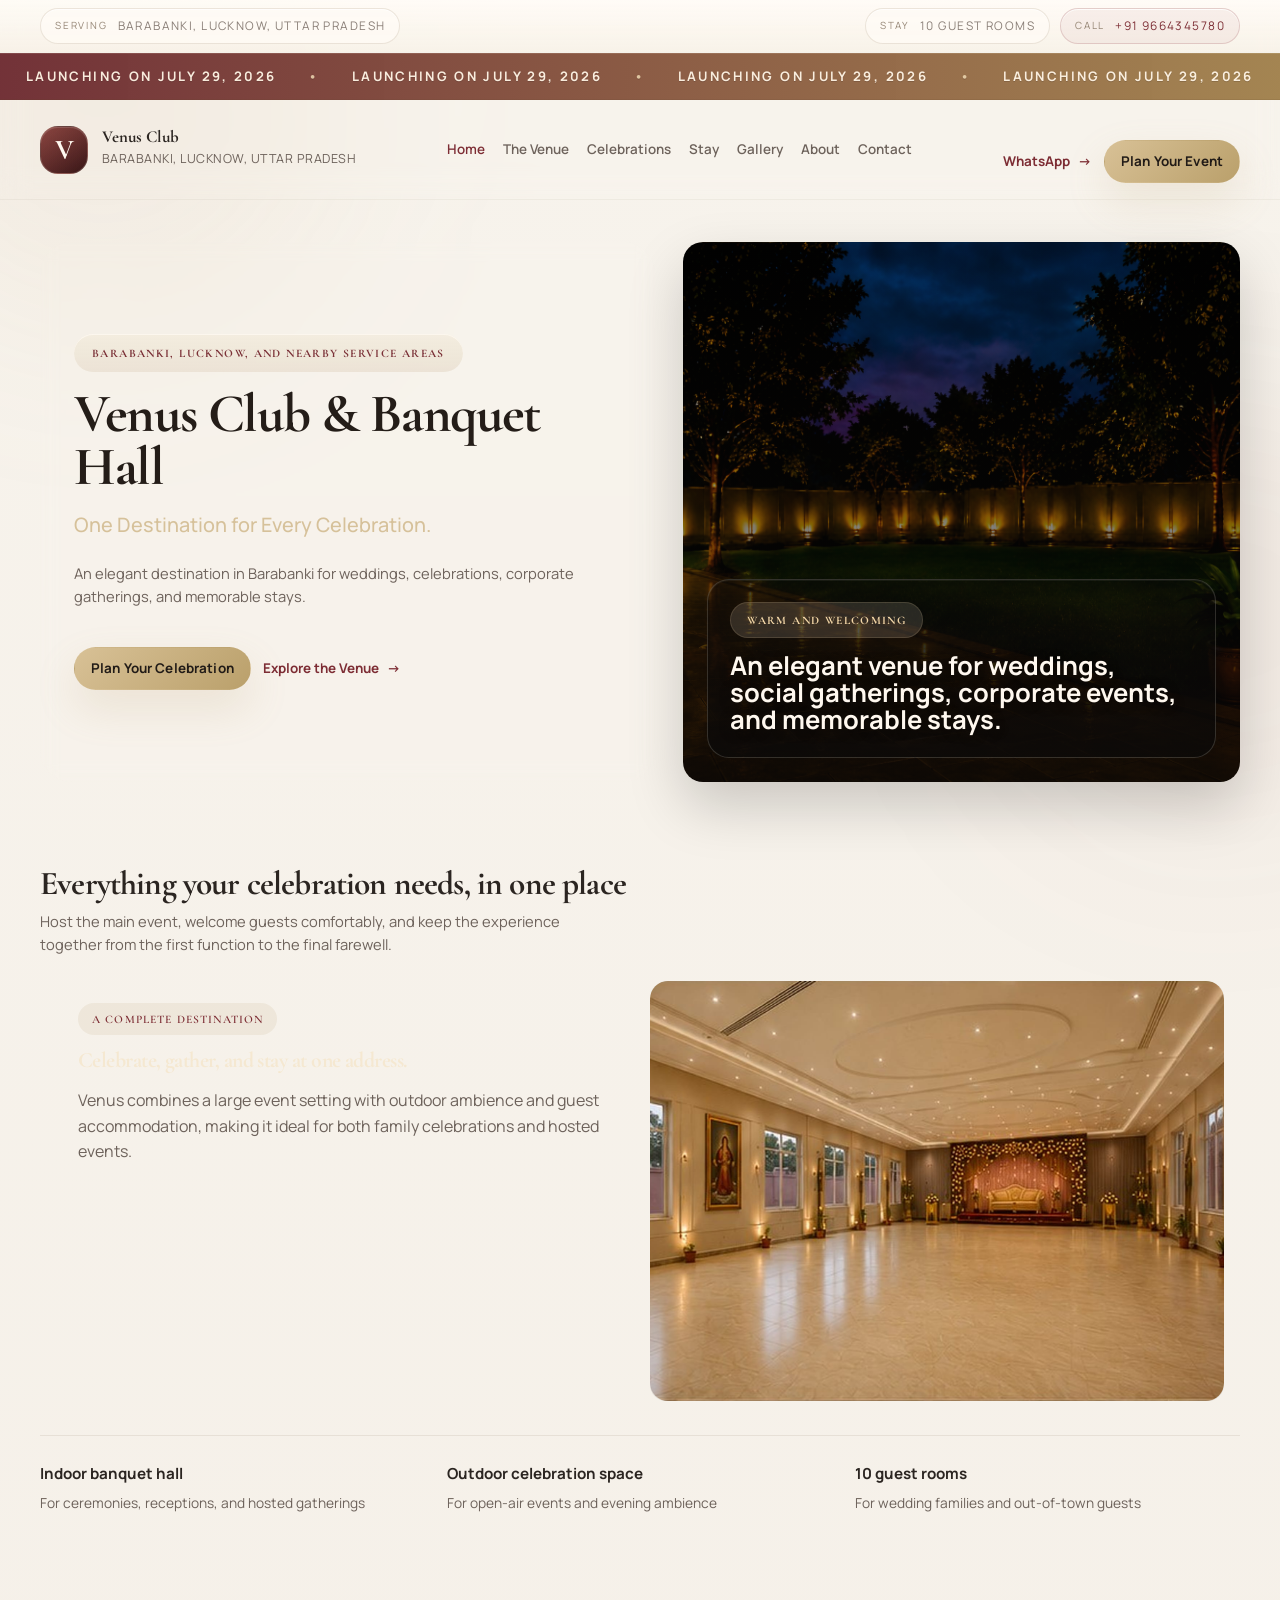
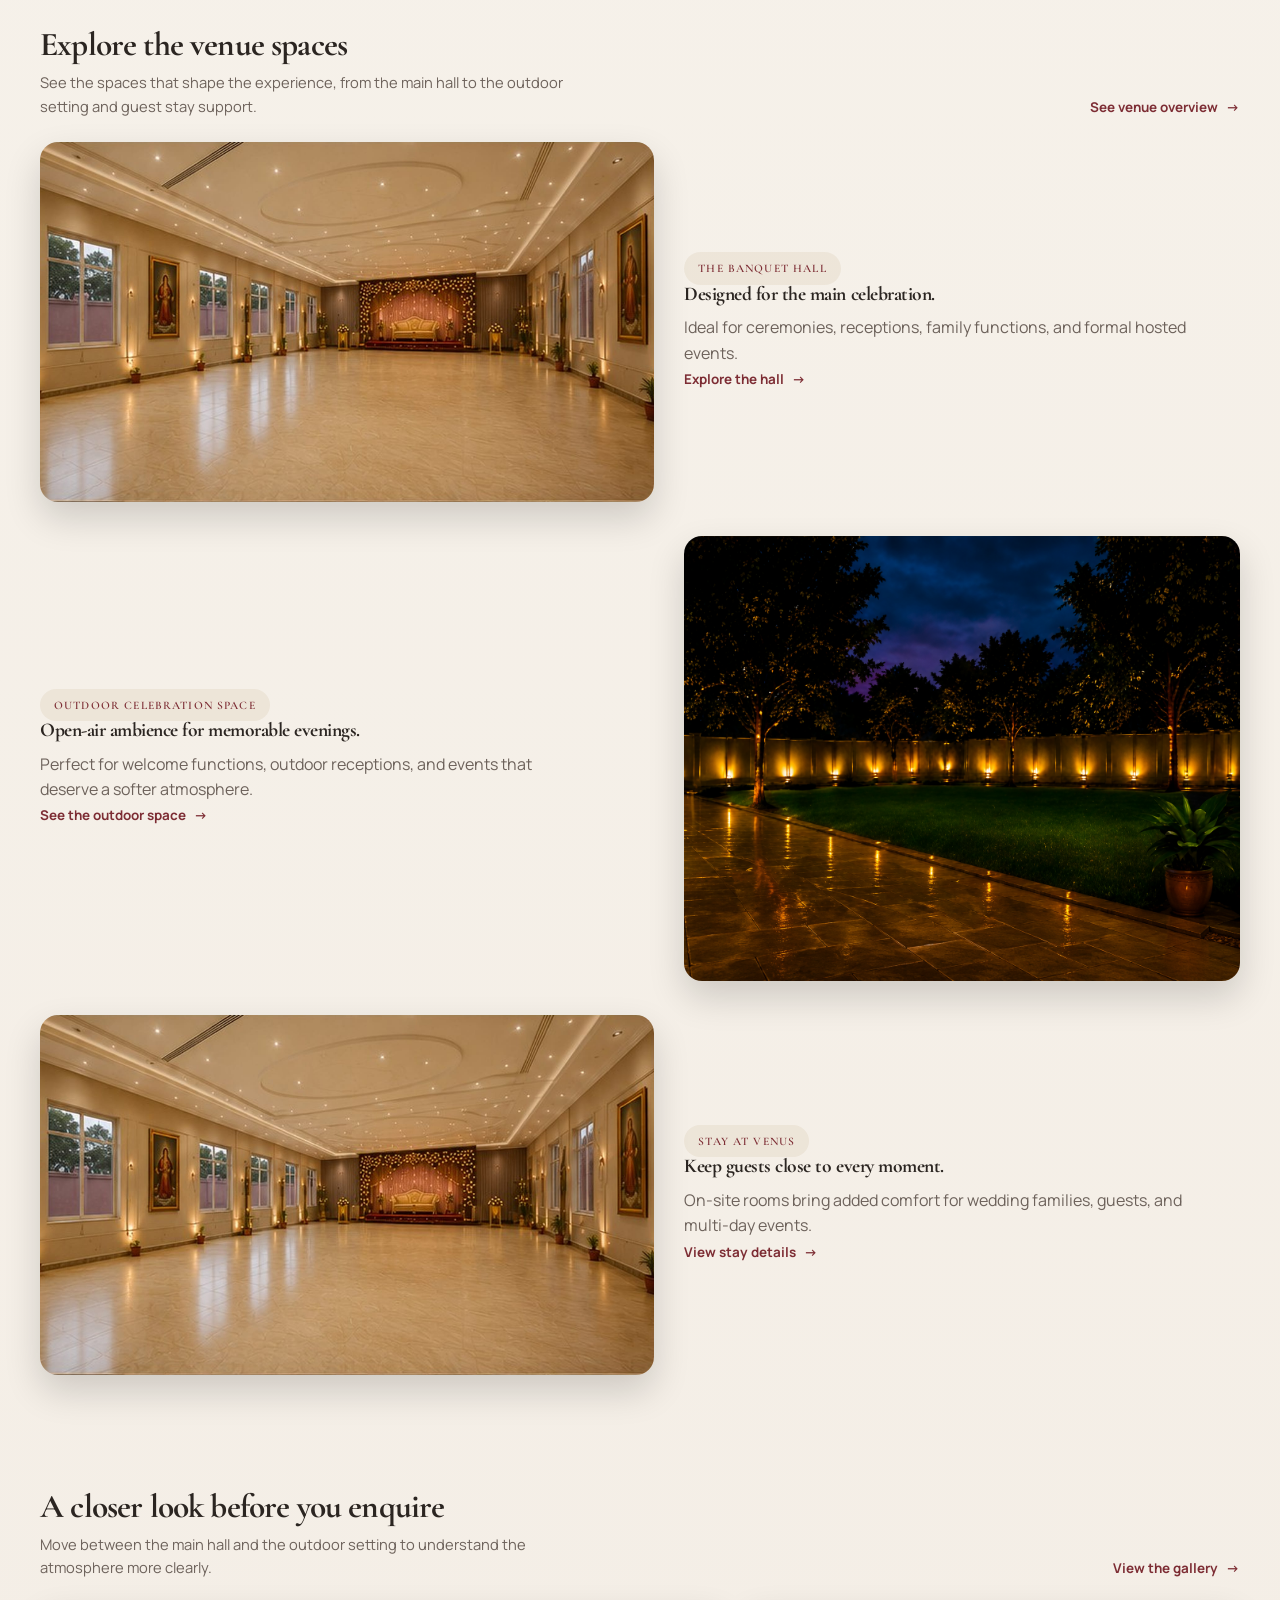
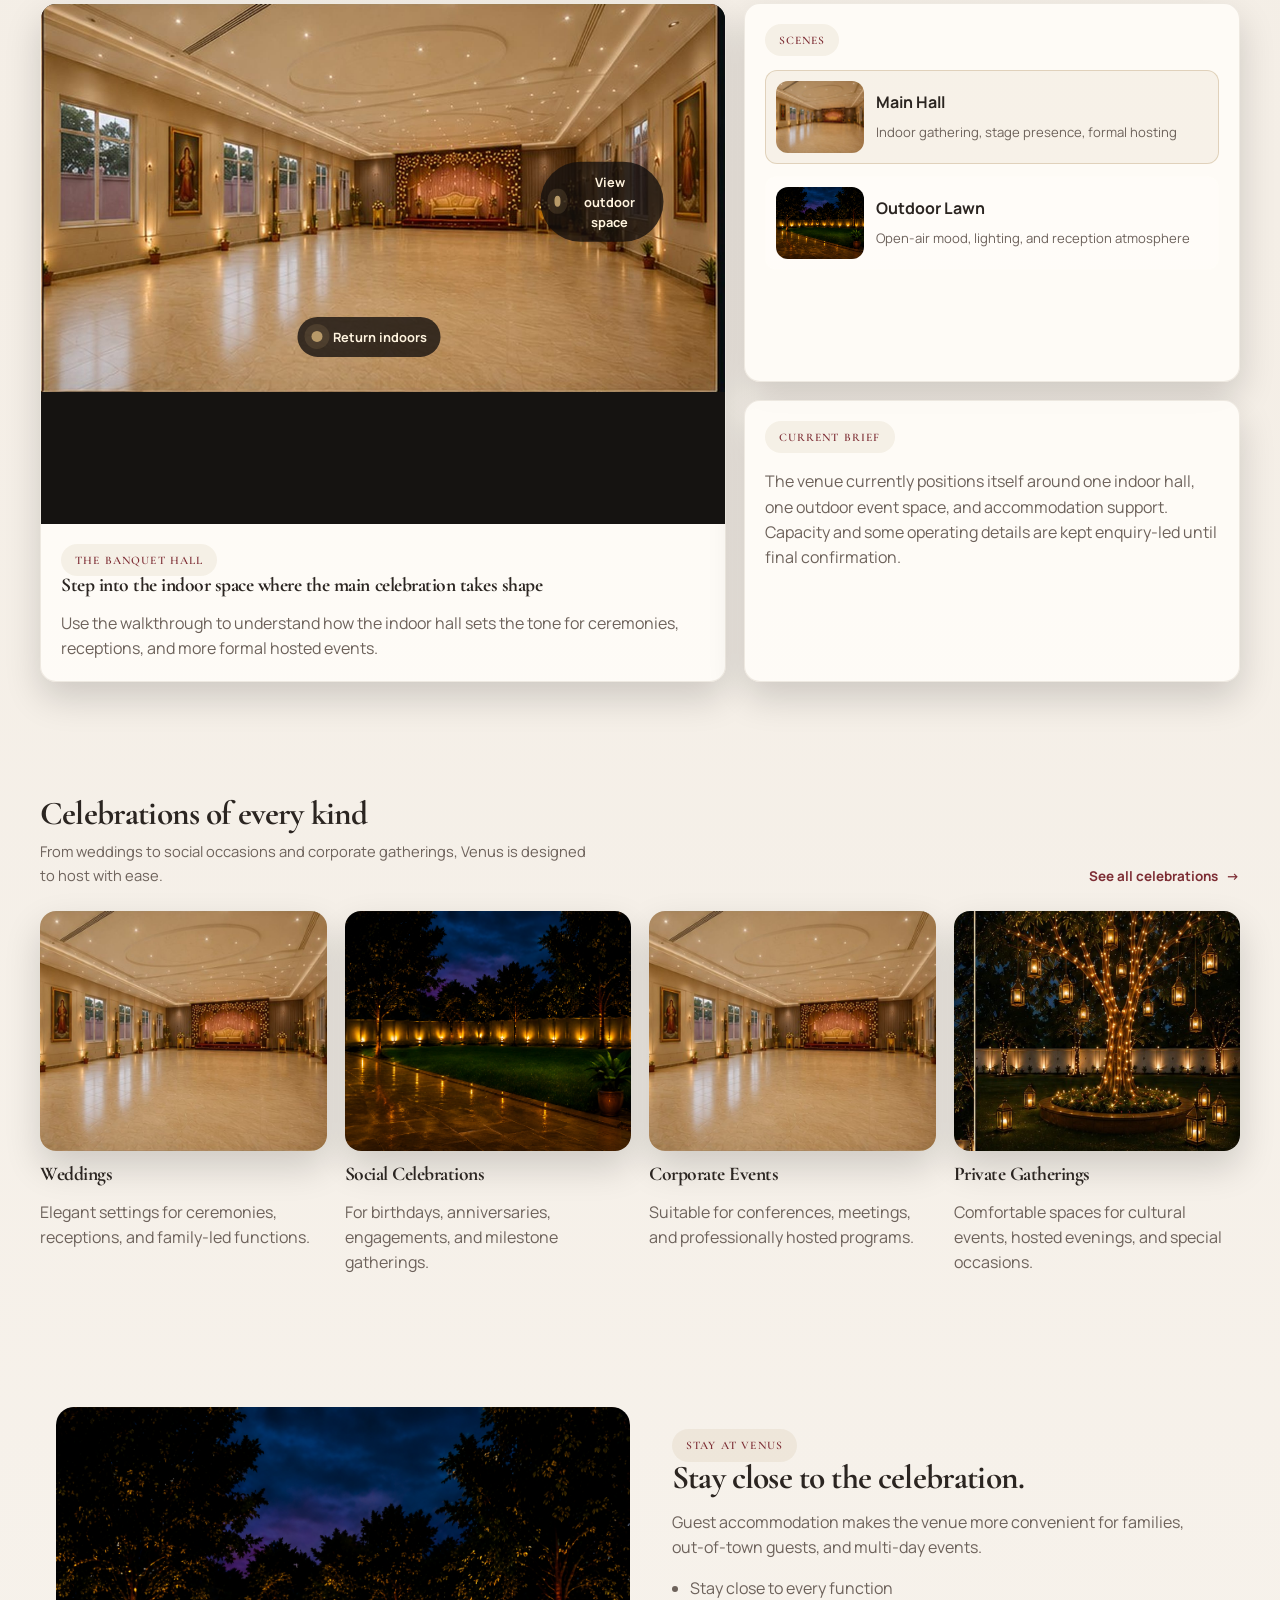
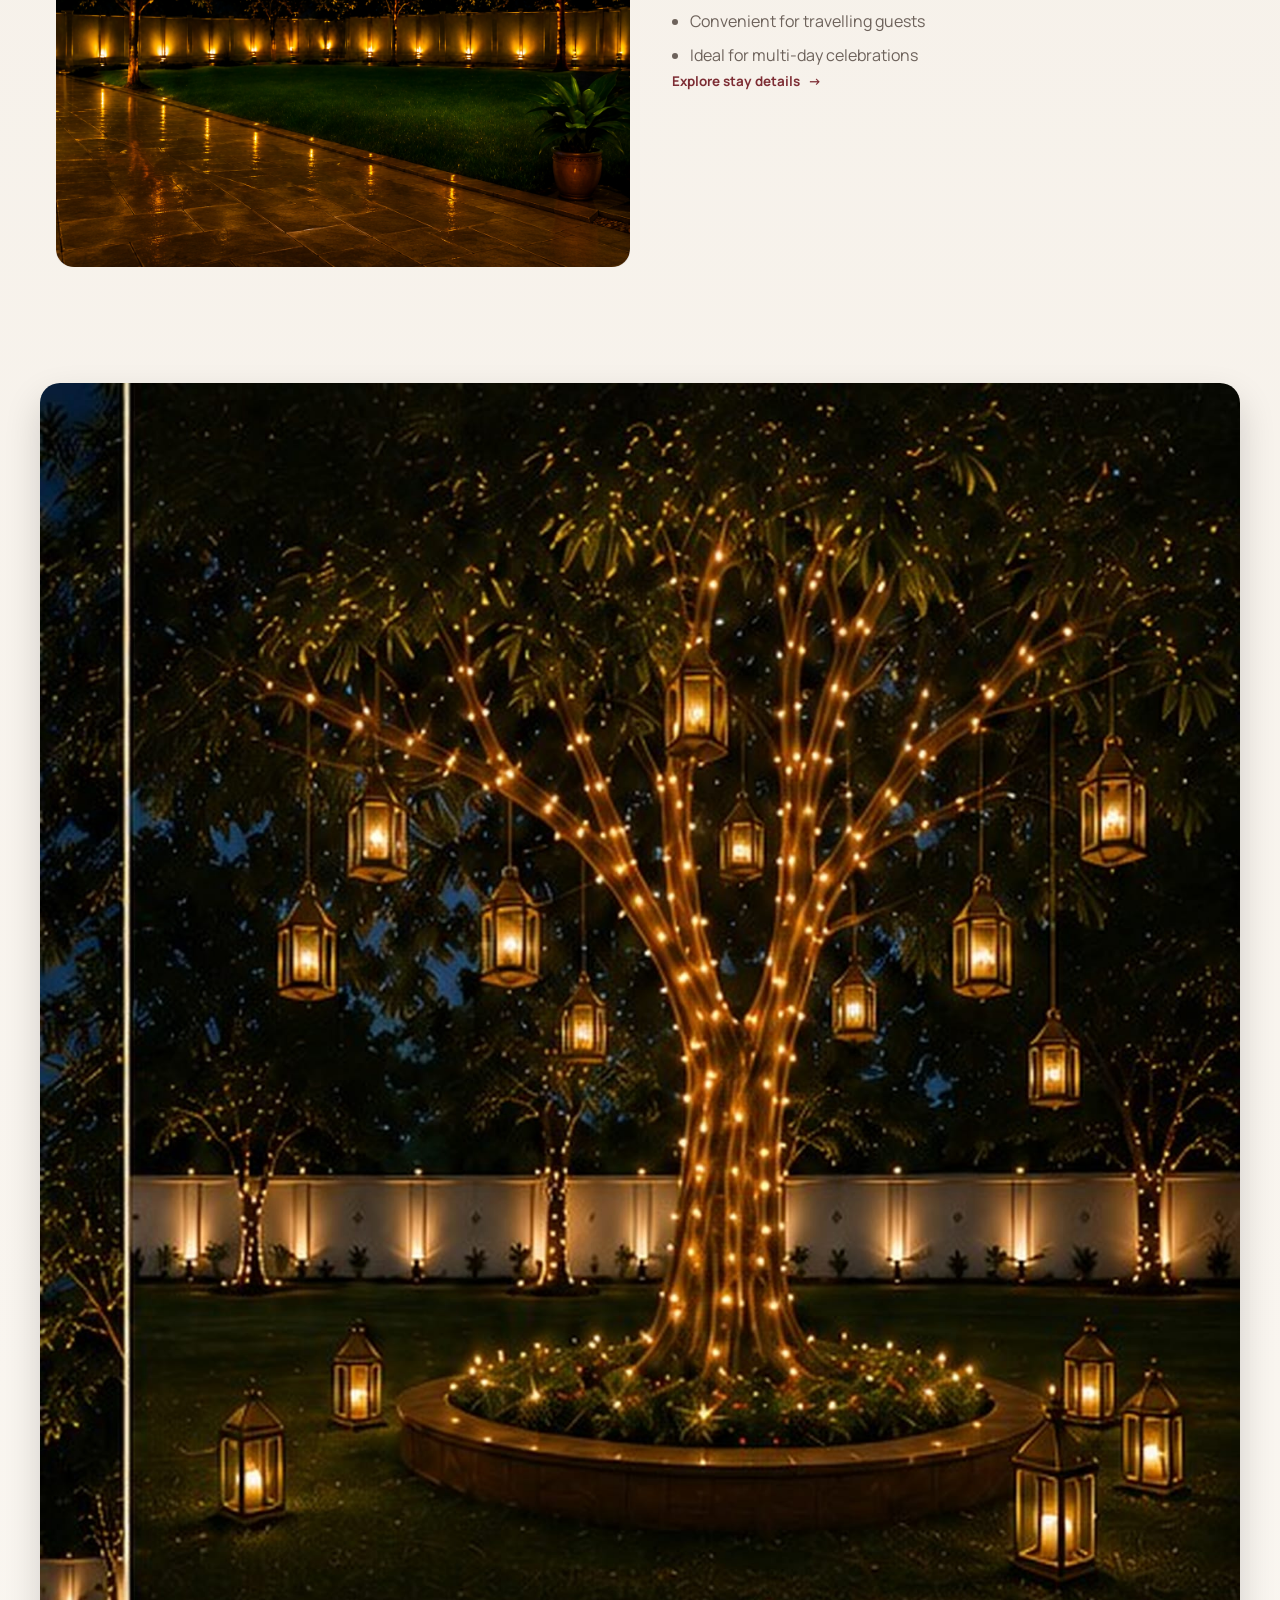
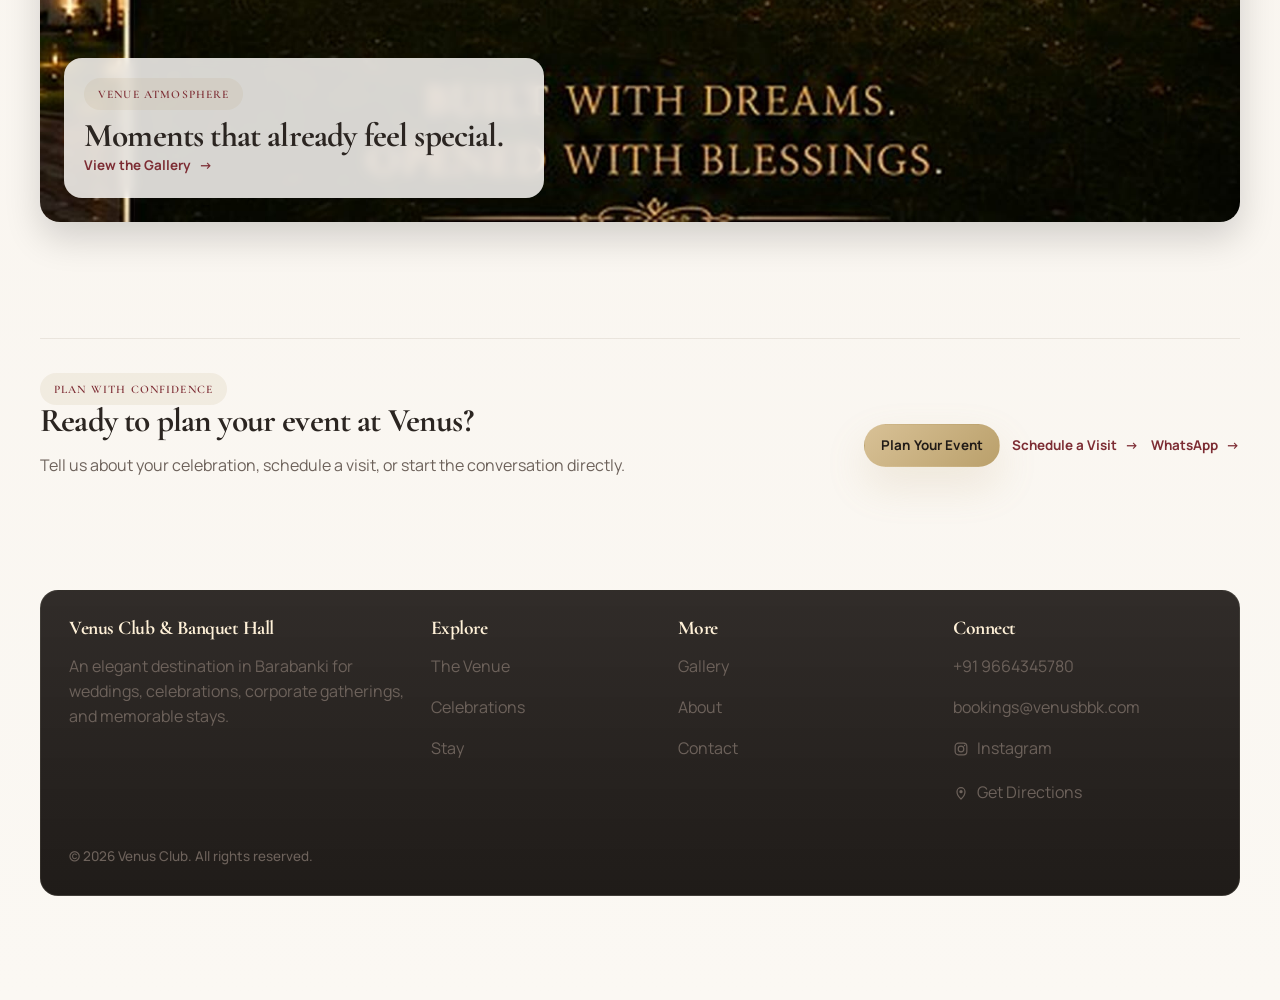
==== index.html @ d2b1d0d5 "refine: add icons for map and instagram links" ====
<!DOCTYPE html>
<html lang="en">
  <head>
    <meta charset="UTF-8" />
    <meta name="viewport" content="width=device-width, initial-scale=1.0" />
    <title>Wedding Venue, Banquet Hall & Outdoor Lawn in Barabanki near Lucknow | Venus Club</title>
    <meta
      name="description"
      content="Venus Club is a wedding venue, banquet hall, and outdoor lawn in Barabanki near Lucknow with 10 guest rooms, parking, catering, decoration support, power backup, and capacity for up to 1000 guests."
    />
    <meta
      name="keywords"
      content="Venus Club, Venus Banquet, Venus Outdoor Lawn, Club, Outdoor, Event, Business Event, Venue, Marriage Hall, Banquet Hall, Wedding Venue, Outdoor Lawn, Corporate Event Venue, Barabanki, Lucknow"
    />
    <link rel="canonical" href="https://venusbbk.com/" />
    <meta property="og:type" content="website" />
    <meta property="og:title" content="Wedding Venue, Banquet Hall & Outdoor Lawn in Barabanki near Lucknow | Venus Club" />
    <meta
      property="og:description"
      content="An elegant venue in Barabanki near Lucknow for weddings, receptions, outdoor celebrations, business events, and guest stays."
    />
    <meta property="og:url" content="https://venusbbk.com/" />
    <meta property="og:site_name" content="Venus Club & Banquet Hall" />
    <meta property="og:image" content="https://venusbbk.com/outdoor_lawn.png" />
    <meta property="og:image:alt" content="Outdoor venue ambience at Venus Club in Barabanki" />
    <meta name="twitter:card" content="summary_large_image" />
    <meta name="twitter:title" content="Wedding Venue, Banquet Hall & Outdoor Lawn in Barabanki near Lucknow | Venus Club" />
    <meta
      name="twitter:description"
      content="Explore Venus Club, a banquet hall and outdoor event venue in Barabanki near Lucknow with lawn space, guest rooms, and full event-support planning."
    />
    <meta name="twitter:image" content="https://venusbbk.com/outdoor_lawn.png" />
    <script type="application/ld+json">
      {
        "@context": "https://schema.org",
        "@graph": [
          {
            "@type": "WebSite",
            "@id": "https://venusbbk.com/#website",
            "url": "https://venusbbk.com/",
            "name": "Venus Club & Banquet Hall",
            "description": "Wedding venue and banquet hall in Barabanki near Lucknow.",
            "inLanguage": "en"
          },
          {
            "@type": "EventVenue",
            "@id": "https://venusbbk.com/#venue",
            "name": "Venus Club & Banquet Hall",
            "url": "https://venusbbk.com/",
            "telephone": "+91 9664345780",
            "email": "bookings@venusbbk.com",
            "hasMap": "https://www.google.com/maps/place/Venus+Club+and+Banquet/data=!4m2!3m1!1s0x0:0x545008718fb33479?sa=X&ved=1t:2428&ictx=111",
            "sameAs": [
              "https://www.google.com/maps/place/Venus+Club+and+Banquet/data=!4m2!3m1!1s0x0:0x545008718fb33479?sa=X&ved=1t:2428&ictx=111",
              "https://www.instagram.com/venusbbk"
            ],
            "image": [
              "https://venusbbk.com/outdoor_lawn.png",
              "https://venusbbk.com/venue-hall.jpeg",
              "https://venusbbk.com/venue-garden.jpeg"
            ],
            "description": "Venue in Barabanki near Lucknow for weddings, receptions, private events, and guest stays with a banquet hall, lawn space, and 10 rooms.",
            "address": {
              "@type": "PostalAddress",
              "streetAddress": "Lucknow - Colonelganj - Gonda Rd, Dharsania, Gadia",
              "addressLocality": "Gadia",
              "addressRegion": "Uttar Pradesh",
              "postalCode": "225003",
              "addressCountry": "IN"
            },
            "areaServed": [
              {
                "@type": "City",
                "name": "Barabanki"
              },
              {
                "@type": "City",
                "name": "Lucknow"
              },
              {
                "@type": "Place",
                "name": "Dharsania"
              },
              {
                "@type": "Place",
                "name": "Gadia"
              },
              {
                "@type": "Place",
                "name": "Banki"
              },
              {
                "@type": "Place",
                "name": "Safedabad"
              },
              {
                "@type": "Place",
                "name": "Chinhat"
              },
              {
                "@type": "Place",
                "name": "Dewa"
              },
              {
                "@type": "Place",
                "name": "Zaidpur"
              },
              {
                "@type": "Place",
                "name": "Nawabganj"
              },
              {
                "@type": "Place",
                "name": "Aseni"
              },
              {
                "@type": "Place",
                "name": "Madhopur"
              }
            ],
            "amenityFeature": [
              {
                "@type": "LocationFeatureSpecification",
                "name": "Banquet hall"
              },
              {
                "@type": "LocationFeatureSpecification",
                "name": "Outdoor lawn or garden event space"
              },
              {
                "@type": "LocationFeatureSpecification",
                "name": "10 guest rooms"
              },
              {
                "@type": "LocationFeatureSpecification",
                "name": "Parking"
              },
              {
                "@type": "LocationFeatureSpecification",
                "name": "Catering"
              },
              {
                "@type": "LocationFeatureSpecification",
                "name": "Decoration support"
              },
              {
                "@type": "LocationFeatureSpecification",
                "name": "Power backup"
              },
              {
                "@type": "LocationFeatureSpecification",
                "name": "Bridal and changing room"
              },
              {
                "@type": "LocationFeatureSpecification",
                "name": "Conference room"
              },
              {
                "@type": "LocationFeatureSpecification",
                "name": "Night stay"
              }
            ],
            "openingDate": "2026-07-29"
          }
        ]
      }
    </script>
    <link rel="preconnect" href="https://fonts.googleapis.com" />
    <link rel="preconnect" href="https://fonts.gstatic.com" crossorigin />
    <link
      href="https://fonts.googleapis.com/css2?family=Cormorant+Garamond:wght@500;600;700&family=Manrope:wght@400;500;600;700;800&display=swap"
      rel="stylesheet"
    />
    <link rel="stylesheet" href="styles.css?v=20260718b" />
  </head>
  <body>
    <div class="shell">
      <header class="topbar">
        <div class="topbar-meta">
          <div class="topbar-meta__inner">
            <div class="meta-cluster">
              <span class="meta-chip">
                <span class="meta-chip__label">Serving</span>
                <span data-site-area></span>
              </span>
            </div>
            <div class="meta-cluster">
              <span class="meta-chip">
                <span class="meta-chip__label">Stay</span>
                <span data-site-room-count></span>
              </span>
              <a class="meta-chip meta-chip--accent" data-phone-link href="#">
                <span class="meta-chip__label">Call</span>
                <span data-site-phone></span>
              </a>
            </div>
          </div>
        </div>
        <div class="launch-banner" aria-label="Launch announcement">
          <div class="launch-banner__marquee">
            <div class="launch-banner__track"></div>
            <div class="launch-banner__track" aria-hidden="true"></div>
          </div>
        </div>
        <div class="topbar__inner">
          <a class="brand" href="index.html" aria-label="Venus Club home">
            <div class="brand__mark">V</div>
            <div class="brand__text">
              <strong data-site-short></strong>
              <span data-site-area></span>
            </div>
          </a>
          <nav class="nav" aria-label="Primary">
            <a class="is-current" href="index.html">Home</a>
            <a href="venue.html">The Venue</a>
            <a href="celebrations.html">Celebrations</a>
            <a href="stay.html">Stay</a>
            <a href="gallery.html">Gallery</a>
            <a href="about.html">About</a>
            <a href="contact.html">Contact</a>
          </nav>
          <div class="nav-cta">
            <a class="text-link" data-whatsapp-link href="#">WhatsApp</a>
            <a class="button" href="contact.html">Plan Your Event</a>
          </div>
          <button class="menu-button" type="button" data-menu-toggle aria-expanded="false">
            Menu
          </button>
        </div>
        <div class="mobile-nav" hidden data-mobile-nav>
          <a href="index.html">Home</a>
          <a href="venue.html">The Venue</a>
          <a href="celebrations.html">Celebrations</a>
          <a href="stay.html">Stay</a>
          <a href="gallery.html">Gallery</a>
          <a href="about.html">About</a>
          <a href="contact.html">Contact</a>
        </div>
      </header>

      <main>
        <section class="hero">
          <div class="hero-card">
            <span class="eyebrow">Barabanki, Lucknow, and nearby service areas</span>
            <h1 data-site-business></h1>
            <div class="hero-tagline">
              <span data-site-tagline></span>
            </div>
            <p data-site-hero></p>
            <div class="cta-row">
              <a class="button" href="contact.html">Plan Your Celebration</a>
              <a class="text-link" href="venue.html">Explore the Venue</a>
            </div>
          </div>
          <div class="hero-visual">
            <div class="hero-overlay">
              <span class="eyebrow">Warm and welcoming</span>
              <strong>
                An elegant venue for weddings, social gatherings, corporate events, and memorable stays.
              </strong>
            </div>
          </div>
        </section>

        <section class="section">
          <div class="section-heading">
            <div>
              <h2>Everything your celebration needs, in one place</h2>
              <p>
                Host the main event, welcome guests comfortably, and keep the experience together from the first function to the final farewell.
              </p>
            </div>
          </div>
          <div class="split-feature">
            <div class="split-feature__copy">
              <span class="eyebrow">A complete destination</span>
              <h3 class="display-copy">Celebrate, gather, and stay at one address.</h3>
              <p>
                Venus combines a large event setting with outdoor ambience and guest accommodation, making it ideal for both family celebrations and hosted events.
              </p>
            </div>
            <div class="split-feature__visual">
              <img src="venue-hall.jpeg" alt="Main banquet hall view at Venus Club" />
            </div>
          </div>
          <div class="fact-strip">
            <div class="fact-inline">
              <strong>Indoor banquet hall</strong>
              <span>For ceremonies, receptions, and hosted gatherings</span>
            </div>
            <div class="fact-inline">
              <strong>Outdoor celebration space</strong>
              <span>For open-air events and evening ambience</span>
            </div>
            <div class="fact-inline">
              <strong data-site-room-count></strong>
              <span>For wedding families and out-of-town guests</span>
            </div>
          </div>
        </section>

        <section class="section">
          <div class="section-heading">
            <div>
              <h2>Explore the venue spaces</h2>
              <p>
                See the spaces that shape the experience, from the main hall to the outdoor setting and guest stay support.
              </p>
            </div>
            <a class="text-link" href="venue.html">See venue overview</a>
          </div>
          <div class="space-flow">
            <article class="space-feature">
              <div class="space-feature__media">
                <img src="venue-hall.jpeg" alt="Indoor banquet hall at Venus Club in Barabanki" />
              </div>
              <div class="space-feature__copy">
                <span class="eyebrow">The Banquet Hall</span>
                <h3>Designed for the main celebration.</h3>
                <p>Ideal for ceremonies, receptions, family functions, and formal hosted events.</p>
                <a class="text-link" href="venue.html">Explore the hall</a>
              </div>
            </article>
            <article class="space-feature space-feature--reverse">
              <div class="space-feature__media">
                <img src="outdoor_lawn.png" alt="Outdoor event lawn and evening ambience at Venus Club" />
              </div>
              <div class="space-feature__copy">
                <span class="eyebrow">Outdoor celebration space</span>
                <h3>Open-air ambience for memorable evenings.</h3>
                <p>Perfect for welcome functions, outdoor receptions, and events that deserve a softer atmosphere.</p>
                <a class="text-link" href="venue.html">See the outdoor space</a>
              </div>
            </article>
            <article class="space-feature">
              <div class="space-feature__media">
                <img src="venue-hall.jpeg" alt="Venue hospitality support for guest stays and multi-day functions" />
              </div>
              <div class="space-feature__copy">
                <span class="eyebrow">Stay at Venus</span>
                <h3>Keep guests close to every moment.</h3>
                <p>On-site rooms bring added comfort for wedding families, guests, and multi-day events.</p>
                <a class="text-link" href="stay.html">View stay details</a>
              </div>
            </article>
          </div>
        </section>

        <section class="section">
          <div class="section-heading">
            <div>
              <h2>A closer look before you enquire</h2>
              <p>
                Move between the main hall and the outdoor setting to understand the atmosphere more clearly.
              </p>
            </div>
            <a class="text-link" href="gallery.html">View the gallery</a>
          </div>
          <div class="walkthrough" data-tour>
            <div class="walkthrough__stage">
              <div class="walkthrough__media">
                <img data-tour-image src="venue-hall.jpeg" alt="Main banquet hall at Venus Club" />
                <button
                  class="tour-hotspot"
                  type="button"
                  data-scene-show="hall"
                  data-scene-target="garden"
                  style="--x: 82%; --y: 38%;"
                >
                  <span></span>
                  View outdoor space
                </button>
                <button
                  class="tour-hotspot"
                  type="button"
                  data-scene-show="garden"
                  data-scene-target="hall"
                  style="--x: 48%; --y: 64%;"
                >
                  <span></span>
                  Return indoors
                </button>
              </div>
              <div class="walkthrough__caption">
                <div>
                  <span class="eyebrow" data-tour-kicker>The Banquet Hall</span>
                  <h3 data-tour-title></h3>
                </div>
                <p data-tour-text></p>
              </div>
            </div>
            <aside class="walkthrough__sidebar">
              <div class="walkthrough__panel">
                <span class="eyebrow">Scenes</span>
                <div class="tour-scenes">
                  <button class="tour-scene is-active" type="button" data-tour-scene="hall">
                    <img src="venue-hall.jpeg" alt="Thumbnail preview of the banquet hall" />
                    <div>
                      <strong>Main Hall</strong>
                      <span>Indoor gathering, stage presence, formal hosting</span>
                    </div>
                  </button>
                  <button class="tour-scene" type="button" data-tour-scene="garden">
                    <img src="outdoor_lawn.png" alt="Thumbnail preview of the outdoor lawn" />
                    <div>
                      <strong>Outdoor Lawn</strong>
                      <span>Open-air mood, lighting, and reception atmosphere</span>
                    </div>
                  </button>
                </div>
              </div>
              <div class="walkthrough__panel">
                <span class="eyebrow">Current brief</span>
                <p>
                  The venue currently positions itself around one indoor hall, one outdoor
                  event space, and accommodation support. Capacity and some operating
                  details are kept enquiry-led until final confirmation.
                </p>
              </div>
            </aside>
          </div>
        </section>

        <section class="section">
          <div class="section-heading">
            <div>
              <h2>Celebrations of every kind</h2>
              <p>
                From weddings to social occasions and corporate gatherings, Venus is designed to host with ease.
              </p>
            </div>
            <a class="text-link" href="celebrations.html">See all celebrations</a>
          </div>
          <div class="occasion-visuals">
            <article class="occasion-visual">
              <img src="venue-hall.jpeg" alt="Wedding and reception ambience at Venus Club" />
              <div>
                <h3>Weddings</h3>
                <p>Elegant settings for ceremonies, receptions, and family-led functions.</p>
              </div>
            </article>
            <article class="occasion-visual">
              <img src="outdoor_lawn.png" alt="Social celebration atmosphere at Venus Club" />
              <div>
                <h3>Social Celebrations</h3>
                <p>For birthdays, anniversaries, engagements, and milestone gatherings.</p>
              </div>
            </article>
            <article class="occasion-visual">
              <img src="venue-hall.jpeg" alt="Corporate event setting at Venus Club" />
              <div>
                <h3>Corporate Events</h3>
                <p>Suitable for conferences, meetings, and professionally hosted programs.</p>
              </div>
            </article>
            <article class="occasion-visual">
              <img src="venue-garden.jpeg" alt="Private garden atmosphere at Venus Club for intimate gatherings" />
              <div>
                <h3>Private Gatherings</h3>
                <p>Comfortable spaces for cultural events, hosted evenings, and special occasions.</p>
              </div>
            </article>
          </div>
        </section>

        <section class="section">
          <div class="split-feature">
            <div class="split-feature__visual">
              <img src="outdoor_lawn.png" alt="Outdoor ambience at Venus Club for evening events" />
            </div>
            <div class="split-feature__copy">
              <span class="eyebrow">Stay at Venus</span>
              <h2>Stay close to the celebration.</h2>
              <p>
                Guest accommodation makes the venue more convenient for families, out-of-town guests, and multi-day events.
              </p>
              <ul class="space-meta">
                <li>Stay close to every function</li>
                <li>Convenient for travelling guests</li>
                <li>Ideal for multi-day celebrations</li>
              </ul>
              <a class="text-link" href="stay.html">Explore stay details</a>
            </div>
          </div>
        </section>

        <section class="section">
          <div class="image-band">
            <img src="venue-garden.jpeg" alt="Garden-side venue ambience at Venus Club" />
            <div class="image-band__copy">
              <span class="eyebrow">Venue atmosphere</span>
              <h2>Moments that already feel special.</h2>
              <a class="text-link" href="gallery.html">View the Gallery</a>
            </div>
          </div>
        </section>

        <section class="section">
          <div class="closing-panel">
            <div>
              <span class="eyebrow">Plan with confidence</span>
              <h2>Ready to plan your event at Venus?</h2>
              <p>Tell us about your celebration, schedule a visit, or start the conversation directly.</p>
            </div>
            <div class="button-row">
              <a class="button" href="contact.html">Plan Your Event</a>
              <a class="text-link" href="contact.html#schedule-visit">Schedule a Visit</a>
              <a class="text-link" data-whatsapp-link href="#">WhatsApp</a>
            </div>
          </div>
        </section>
      </main>

      <footer class="footer">
        <div class="footer__inner">
          <div class="footer__grid">
            <div>
              <h3 data-site-business></h3>
              <p data-site-hero></p>
            </div>
            <div>
              <h3>Explore</h3>
              <p><a href="venue.html">The Venue</a></p>
              <p><a href="celebrations.html">Celebrations</a></p>
              <p><a href="stay.html">Stay</a></p>
            </div>
            <div>
              <h3>More</h3>
              <p><a href="gallery.html">Gallery</a></p>
              <p><a href="about.html">About</a></p>
              <p><a href="contact.html">Contact</a></p>
            </div>
            <div>
              <h3>Connect</h3>
              <p><a data-phone-link href="#"><span data-site-phone></span></a></p>
              <p><a data-email-link href="#"><span data-site-email></span></a></p>
              <p><a class="link-with-icon" data-instagram-link href="#" target="_blank" rel="noreferrer"><span class="link-icon" aria-hidden="true"><svg viewBox="0 0 24 24" focusable="false"><rect x="3.25" y="3.25" width="17.5" height="17.5" rx="5"></rect><circle cx="12" cy="12" r="4.2"></circle><circle cx="17.4" cy="6.6" r="1.1" class="link-icon__fill"></circle></svg></span><span>Instagram</span></a></p>
              <p><a class="link-with-icon" data-map-link href="#" target="_blank" rel="noreferrer"><span class="link-icon" aria-hidden="true"><svg viewBox="0 0 24 24" focusable="false"><path d="M12 21s6-5.58 6-11a6 6 0 1 0-12 0c0 5.42 6 11 6 11Z"></path><circle cx="12" cy="10" r="2.5" class="link-icon__fill"></circle></svg></span><span>Get Directions</span></a></p>
            </div>
          </div>
          <p class="note" style="margin-top: 22px;">
            © <span id="year"></span> <span data-site-short></span>. All rights reserved.
          </p>
        </div>
      </footer>
    </div>

    <div class="sticky-actions-wrap">
      <div class="sticky-actions">
        <a data-phone-link href="#">Call</a>
        <a data-whatsapp-link href="#">WhatsApp</a>
        <a href="contact.html">Enquire</a>
      </div>
    </div>

    <script src="site-data.js?v=20260718a"></script>
    <script src="app.js?v=20260718a"></script>
  </body>
</html>
---- styles.css ----
:root {
  --bg: #f7f3ec;
  --bg-soft: #efe8de;
  --panel: rgba(255, 253, 249, 0.88);
  --panel-strong: rgba(255, 253, 249, 0.94);
  --panel-solid: #fffdf9;
  --card-light: #f7f0e4;
  --text: #2b2521;
  --text-soft: #6d625b;
  --text-muted: #8a7f77;
  --text-dark: #211b17;
  --line: rgba(140, 122, 98, 0.14);
  --line-strong: rgba(140, 122, 98, 0.24);
  --brand: #7d2d34;
  --brand-deep: #4c171d;
  --accent: #b89a69;
  --accent-soft: #ddceb0;
  --earth: #8c7661;
  --success: #8ac39e;
  --danger: #c85b4a;
  --warning: #a06b12;
  --shadow-xl: 0 24px 56px rgba(0, 0, 0, 0.18);
  --shadow-lg: 0 16px 36px rgba(0, 0, 0, 0.16);
  --radius-xl: 32px;
  --radius-lg: 24px;
  --radius-md: 18px;
  --radius-sm: 14px;
  --content: 1200px;
}

* {
  box-sizing: border-box;
}

html {
  scroll-behavior: smooth;
}

body {
  margin: 0;
  min-width: 320px;
  background:
    linear-gradient(180deg, #f7f3ec 0%, #f4eee6 46%, #fbf8f3 100%);
  color: var(--text);
  font-family: "Manrope", "Segoe UI", sans-serif;
  line-height: 1.58;
}

body.has-lightbox {
  overflow: hidden;
}

body.has-launch-popup {
  overflow: hidden;
}

a {
  color: inherit;
  text-decoration: none;
}

img {
  display: block;
  max-width: 100%;
}

button,
input,
select,
textarea {
  font: inherit;
}

button {
  cursor: pointer;
}

:focus-visible {
  outline: 2px solid var(--accent);
  outline-offset: 2px;
}

.shell {
  position: relative;
  min-height: 100vh;
  overflow: clip;
}

.shell::before,
.shell::after {
  content: "";
  position: fixed;
  inset: auto;
  width: 34vw;
  height: 34vw;
  border-radius: 50%;
  filter: blur(110px);
  pointer-events: none;
  z-index: 0;
}

.shell::before {
  top: -10vw;
  left: -9vw;
  background: rgba(183, 154, 104, 0.08);
}

.shell::after {
  right: -12vw;
  bottom: 8vh;
  background: rgba(125, 45, 52, 0.05);
}

.topbar,
.section,
.footer__inner,
.hero,
.page-hero,
.sticky-actions,
.notice-strip,
.split-feature,
.metrics-band,
.gallery-shell {
  position: relative;
  z-index: 1;
  width: min(calc(100% - 32px), var(--content));
  margin: 0 auto;
}

.topbar {
  position: sticky;
  top: 0;
  z-index: 40;
  width: 100%;
  border-bottom: 1px solid rgba(140, 122, 98, 0.08);
  backdrop-filter: blur(14px);
  transition: background 180ms ease, border-color 180ms ease, box-shadow 180ms ease;
}

.topbar.is-scrolled {
  background: rgba(251, 248, 243, 0.92);
  border-color: rgba(140, 122, 98, 0.12);
  box-shadow: 0 10px 24px rgba(0, 0, 0, 0.14);
}

.topbar-meta {
  border-bottom: 1px solid rgba(140, 122, 98, 0.08);
  background: linear-gradient(180deg, rgba(255, 252, 247, 0.92), rgba(248, 242, 232, 0.88));
  color: var(--text-muted);
  font-size: 0.74rem;
  letter-spacing: 0.12em;
  text-transform: uppercase;
}

.topbar-meta__inner,
.topbar__inner {
  width: min(calc(100% - 32px), var(--content));
  margin: 0 auto;
}

.topbar-meta__inner {
  min-height: 52px;
  display: flex;
  align-items: center;
  justify-content: space-between;
  gap: 18px;
}

.meta-cluster {
  display: flex;
  align-items: center;
  gap: 10px;
  flex-wrap: wrap;
}

.topbar-meta a {
  color: var(--brand);
}

.meta-chip {
  display: inline-flex;
  align-items: center;
  gap: 10px;
  min-height: 34px;
  padding: 8px 14px;
  border: 1px solid rgba(152, 126, 96, 0.18);
  border-radius: 999px;
  background: rgba(255, 251, 245, 0.72);
  box-shadow: inset 0 1px 0 rgba(255, 255, 255, 0.75);
  white-space: nowrap;
}

.meta-chip__label {
  color: rgba(111, 92, 71, 0.72);
  letter-spacing: 0.18em;
  font-size: 0.62rem;
}

.meta-chip--accent {
  border-color: rgba(132, 49, 58, 0.18);
  background: rgba(132, 49, 58, 0.05);
  color: var(--brand);
}

.meta-chip--accent:hover {
  background: rgba(132, 49, 58, 0.1);
}

.launch-banner {
  position: relative;
  overflow: hidden;
  min-height: 46px;
  border-bottom: 1px solid rgba(98, 70, 48, 0.14);
  background:
    linear-gradient(90deg, rgba(109, 42, 49, 0.96), rgba(158, 125, 72, 0.94));
  box-shadow: inset 0 1px 0 rgba(255, 241, 219, 0.12);
}

.launch-banner__marquee {
  display: flex;
  width: max-content;
  min-width: 100%;
  animation: launchBannerMarquee 22s linear infinite;
}

.launch-banner__track {
  display: flex;
  align-items: center;
  gap: 32px;
  min-height: 46px;
  padding-left: 26px;
  padding-right: 26px;
  color: rgba(255, 245, 229, 0.96);
  font-size: 0.82rem;
  font-weight: 700;
  letter-spacing: 0.18em;
  text-transform: uppercase;
  white-space: nowrap;
  flex: 0 0 auto;
  text-shadow: 0 1px 0 rgba(34, 20, 16, 0.16);
}

.launch-banner__track span::after {
  content: "•";
  margin-left: 32px;
  color: rgba(248, 226, 186, 0.8);
}

@keyframes launchBannerMarquee {
  from {
    transform: translateX(0);
  }
  to {
    transform: translateX(-50%);
  }
}

.topbar__inner {
  display: flex;
  align-items: center;
  justify-content: space-between;
  gap: 20px;
  padding: 16px 0;
}

.brand {
  display: flex;
  align-items: center;
  gap: 14px;
}

.brand__mark {
  width: 48px;
  height: 48px;
  border-radius: 18px;
  display: grid;
  place-items: center;
  color: #fff9f0;
  background:
    linear-gradient(145deg, rgba(184, 154, 105, 0.22), rgba(184, 154, 105, 0.04)),
    linear-gradient(145deg, #7d2d34, #321013);
  border: 1px solid rgba(255, 245, 230, 0.16);
  box-shadow: inset 0 1px 0 rgba(255, 255, 255, 0.14);
  font-family: "Cormorant Garamond", Georgia, serif;
  font-size: 1.8rem;
  font-weight: 700;
}

.brand__text strong,
.eyebrow,
h1,
h2,
h3,
.display-copy,
.quote-line {
  font-family: "Cormorant Garamond", Georgia, serif;
}

.brand__text strong {
  display: block;
  font-size: 1.05rem;
  line-height: 1;
}

.brand__text span {
  color: var(--text-soft);
  font-size: 0.78rem;
  letter-spacing: 0.04em;
  text-transform: uppercase;
}

.nav {
  display: flex;
  align-items: center;
  gap: 18px;
}

.nav a {
  color: var(--text-soft);
  font-size: 0.84rem;
  font-weight: 600;
  transition: color 160ms ease;
}

.nav a:hover,
.nav a.is-current {
  color: var(--brand);
}

.nav-cta {
  display: flex;
  align-items: center;
  gap: 16px;
}

.text-link {
  display: inline-flex;
  align-items: center;
  gap: 8px;
  color: var(--brand);
  font-size: 0.84rem;
  font-weight: 700;
}

.text-link::after {
  content: "→";
}

.menu-button {
  display: none;
  border: 1px solid var(--line);
  background: rgba(255, 253, 249, 0.72);
  color: var(--text);
  border-radius: 999px;
  padding: 10px 15px;
  font-size: 0.88rem;
  font-weight: 700;
}

.mobile-nav {
  display: none;
}

.mobile-nav a {
  color: var(--text-soft);
  padding: 10px 0;
  border-bottom: 1px solid rgba(255, 245, 230, 0.08);
}

.hero,
.page-hero {
  display: grid;
  grid-template-columns: 1.05fr 0.95fr;
  gap: 28px;
  align-items: stretch;
  padding: 42px 0 28px;
}

.hero-card,
.panel,
.glass-card,
.contact-card,
.faq-card,
.timeline-card,
.quote-card,
.story-card,
.space-card,
.gallery-note,
.form-shell,
.detail-card,
.promo-card {
  background: var(--panel);
  border: 1px solid var(--line);
  box-shadow: var(--shadow-lg);
  backdrop-filter: blur(8px);
}

.hero-card,
.page-hero__copy {
  display: flex;
  flex-direction: column;
  justify-content: center;
  padding: 34px;
  border-radius: var(--radius-xl);
  background: transparent;
  border: 0;
  box-shadow: none;
}

.eyebrow {
  display: inline-flex;
  align-items: center;
  gap: 8px;
  width: fit-content;
  padding: 7px 14px;
  border-radius: 999px;
  background: rgba(183, 154, 104, 0.12);
  color: var(--brand);
  font-size: 0.72rem;
  font-weight: 600;
  letter-spacing: 0.1em;
  text-transform: uppercase;
}

.hero-card > .eyebrow {
  padding: 10px 18px;
  background: linear-gradient(180deg, rgba(243, 236, 223, 0.96), rgba(234, 225, 211, 0.92));
  color: #7b3137;
  font-weight: 700;
  letter-spacing: 0.12em;
  box-shadow: inset 0 1px 0 rgba(255, 250, 243, 0.78);
}

h1,
h2,
h3 {
  margin: 0;
  line-height: 0.96;
  letter-spacing: -0.025em;
}

h1 {
  margin-top: 16px;
  font-size: clamp(2.7rem, 4.25vw, 4.45rem);
  color: #241d18;
}

h2 {
  font-size: clamp(1.8rem, 2.6vw, 2.8rem);
}

h3 {
  font-size: clamp(1.22rem, 1.5vw, 1.6rem);
}

p,
li {
  color: var(--text-soft);
}

.lead,
.hero-card p,
.page-hero__copy p,
.section-heading p {
  font-size: 0.92rem;
  max-width: 62ch;
}

.display-copy {
  margin: 14px 0 8px;
  font-size: clamp(1.35rem, 1.7vw, 1.7rem);
  line-height: 1.08;
  color: #f5e8d1;
}

.hero-tagline {
  margin: 20px 0 10px;
  font-size: clamp(1.2rem, 1.55vw, 1.55rem);
  color: #8e734d;
  line-height: 1.22;
  font-weight: 500;
}

.hero-tagline span {
  color: #d6c19a;
}

.button-row,
.cta-row,
.nav-cta {
  display: flex;
  flex-wrap: wrap;
  gap: 12px;
  margin-top: 24px;
}

.button,
.button-secondary,
.button-ghost,
.filter-button {
  display: inline-flex;
  align-items: center;
  justify-content: center;
  gap: 10px;
  min-height: 42px;
  padding: 10px 16px;
  border-radius: 999px;
  border: 1px solid transparent;
  font-size: 0.84rem;
  font-weight: 700;
  letter-spacing: 0.01em;
  transition:
    transform 160ms ease,
    background 160ms ease,
    border-color 160ms ease,
    box-shadow 160ms ease,
    color 160ms ease;
}

.button {
  background: linear-gradient(135deg, #d8c196 0%, #baa06b 100%);
  color: var(--text-dark);
  box-shadow: 0 18px 40px rgba(184, 154, 105, 0.18);
}

.button-secondary {
  background: linear-gradient(135deg, #7d2d34 0%, #512127 100%);
  color: #fff;
  box-shadow: 0 12px 26px rgba(125, 45, 52, 0.14);
}

.button-ghost,
.filter-button {
  background: rgba(255, 253, 249, 0.76);
  border-color: var(--line);
  color: var(--text);
}

.button:hover,
.button-secondary:hover,
.button-ghost:hover,
.filter-button:hover,
.filter-button.is-active {
  transform: translateY(-1px);
}

.filter-button.is-active {
  background: rgba(184, 154, 105, 0.14);
  border-color: rgba(184, 154, 105, 0.34);
  color: #fff3da;
}

.hero-visual,
.page-hero__visual {
  position: relative;
  min-height: 540px;
  border-radius: 20px;
  overflow: hidden;
  box-shadow: var(--shadow-xl);
  background:
    linear-gradient(180deg, rgba(8, 7, 6, 0.16), rgba(8, 7, 6, 0.82)),
    url("outdoor_lawn.png") center/cover;
}

.page-hero__visual {
  min-height: 420px;
}

.hero-visual--venue,
.hero-visual--celebrations,
.hero-visual--stay,
.hero-visual--about,
.hero-visual--contact {
  background:
    linear-gradient(180deg, rgba(13, 11, 10, 0.08), rgba(13, 11, 10, 0.72)),
    url("venue-hall.jpeg") center/cover;
}

.hero-visual--gallery {
  background:
    linear-gradient(180deg, rgba(13, 11, 10, 0.08), rgba(13, 11, 10, 0.72)),
    url("outdoor_lawn.png") center/cover;
}

.hero-overlay {
  position: absolute;
  inset: auto 24px 24px 24px;
  padding: 22px 22px 24px;
  border-radius: 22px;
  background: linear-gradient(180deg, rgba(12, 10, 9, 0.34), rgba(12, 10, 9, 0.82));
  border: 1px solid rgba(255, 245, 230, 0.16);
  box-shadow: inset 0 1px 0 rgba(255, 247, 232, 0.06);
}

.hero-overlay .eyebrow {
  padding: 8px 16px;
  background: rgba(249, 235, 209, 0.14);
  color: #f3d7a8;
  font-weight: 700;
  letter-spacing: 0.12em;
  border: 1px solid rgba(243, 215, 168, 0.14);
}

.hero-overlay strong {
  display: block;
  margin-top: 14px;
  font-size: clamp(1.55rem, 2vw, 2.15rem);
  line-height: 1.06;
  color: #fff8ef;
  text-shadow: 0 2px 14px rgba(0, 0, 0, 0.3);
}

.metrics-grid,
.detail-grid,
.pill-row,
.filter-row,
.gallery-grid,
.story-grid,
.faq-grid,
.contact-grid,
.occasion-grid,
.amenity-grid,
.value-grid,
.stay-grid,
.timeline,
.footer__grid {
  display: grid;
  gap: 18px;
}

.hero-facts {
  grid-template-columns: repeat(2, 1fr);
  margin-top: 20px;
}

.hero-facts span,
.metric {
  padding: 13px 14px;
  border-radius: 18px;
  background: rgba(255, 250, 242, 0.05);
  border: 1px solid rgba(255, 245, 230, 0.08);
  color: var(--text-soft);
  font-size: 0.8rem;
}

.hero-facts strong,
.metric strong {
  display: block;
  color: #fff2dc;
  font-size: 0.88rem;
  margin-bottom: 4px;
}

.section {
  padding: 58px 0;
}

.section-heading {
  display: flex;
  align-items: end;
  justify-content: space-between;
  gap: 20px;
  margin-bottom: 24px;
}

.section-heading p {
  margin: 10px 0 0;
}

.notice-strip {
  display: grid;
  grid-template-columns: 1.1fr 0.9fr;
  gap: 20px;
  align-items: center;
  margin-top: 6px;
  padding: 16px 20px;
  border-radius: 18px;
  background:
    linear-gradient(135deg, rgba(67, 22, 27, 0.98), rgba(111, 46, 54, 0.9)),
    linear-gradient(135deg, rgba(184, 154, 105, 0.08), rgba(184, 154, 105, 0.04));
  border: 1px solid rgba(255, 245, 230, 0.12);
  box-shadow: var(--shadow-lg);
}

.notice-strip strong {
  display: block;
  margin-bottom: 5px;
  font-size: clamp(1.15rem, 1.6vw, 1.5rem);
  color: #fff4df;
}

.split-feature,
.story-grid,
.stay-grid {
  display: grid;
  grid-template-columns: repeat(2, 1fr);
  gap: 20px;
}

.split-feature__copy,
.split-feature__visual,
.story-card,
.quote-card {
  border-radius: 16px;
  overflow: hidden;
}

.split-feature__copy,
.story-card,
.quote-card {
  padding: 22px;
}

.split-feature__copy {
  background: transparent;
  border: 0;
  box-shadow: none;
}

.split-feature__visual img,
.space-card img,
.gallery-card img,
.story-card img {
  width: 100%;
  height: 100%;
  object-fit: cover;
}

.split-feature__visual img {
  min-height: 420px;
  border-radius: 18px;
  box-shadow: var(--shadow-lg);
}

.fact-strip {
  display: grid;
  grid-template-columns: repeat(3, 1fr);
  gap: 22px;
  margin-top: 34px;
  padding-top: 26px;
  border-top: 1px solid var(--line);
}

.fact-inline {
  display: grid;
  gap: 6px;
}

.fact-inline strong {
  color: var(--text);
  font-size: 0.95rem;
}

.fact-inline span {
  color: var(--text-soft);
  font-size: 0.86rem;
}

.occasion-grid,
.amenity-grid,
.value-grid {
  grid-template-columns: repeat(3, 1fr);
}

.space-flow {
  display: grid;
  gap: 34px;
}

.space-feature {
  display: grid;
  grid-template-columns: 1.05fr 0.95fr;
  gap: 30px;
  align-items: center;
}

.space-feature--reverse .space-feature__media {
  order: 2;
}

.space-feature--reverse .space-feature__copy {
  order: 1;
}

.space-feature__media img {
  width: 100%;
  min-height: 360px;
  object-fit: cover;
  border-radius: 18px;
  box-shadow: var(--shadow-lg);
}

.space-feature__copy {
  max-width: 32rem;
}

.space-feature__copy p {
  margin: 12px 0 0;
}

.space-card,
.panel,
.glass-card,
.contact-card,
.faq-card,
.timeline-card,
.detail-card,
.promo-card {
  border-radius: 12px;
  overflow: hidden;
}

.space-card img {
  height: 270px;
}

.space-card__body,
.panel,
.glass-card,
.contact-card,
.faq-card,
.timeline-card,
.detail-card,
.promo-card {
  padding: 20px;
}

.space-card__body p,
.panel p,
.glass-card p,
.contact-card p,
.faq-card p,
.timeline-card p,
.detail-card p,
.promo-card p {
  margin: 10px 0 0;
}

.space-meta,
.bullet-list,
.amenity-list {
  margin: 16px 0 0;
  padding-left: 18px;
}

.space-meta li,
.bullet-list li,
.amenity-list li {
  margin-top: 8px;
}

.occasion-grid .panel,
.value-grid .glass-card {
  min-height: 100%;
}

.quote-line {
  font-size: clamp(1.2rem, 1.6vw, 1.6rem);
  line-height: 1.1;
  color: #f5e5c9;
}

.occasion-visuals {
  display: grid;
  grid-template-columns: repeat(4, 1fr);
  gap: 18px;
}

.occasion-visual img {
  width: 100%;
  height: 240px;
  object-fit: cover;
  border-radius: 16px;
  margin-bottom: 14px;
  box-shadow: var(--shadow-lg);
}

.occasion-visual h3 {
  margin-bottom: 8px;
}

.image-band {
  position: relative;
  overflow: hidden;
  border-radius: 20px;
  min-height: 420px;
  box-shadow: var(--shadow-lg);
}

.image-band img {
  width: 100%;
  height: 100%;
  min-height: 420px;
  object-fit: cover;
}

.image-band__copy {
  position: absolute;
  inset: auto 24px 24px 24px;
  max-width: 30rem;
  padding: 20px;
  border-radius: 18px;
  background: rgba(255, 253, 249, 0.84);
  backdrop-filter: blur(6px);
}

.image-band__copy h2 {
  margin: 10px 0 0;
}

.closing-panel {
  display: grid;
  grid-template-columns: 1fr auto;
  gap: 26px;
  align-items: center;
  padding: 34px 0 0;
  border-top: 1px solid var(--line);
}

.quote-note {
  display: block;
  margin-top: 18px;
  color: var(--text-muted);
  font-size: 0.86rem;
}

.walkthrough {
  display: grid;
  grid-template-columns: 1.16fr 0.84fr;
  gap: 18px;
}

.walkthrough__stage,
.walkthrough__panel,
.form-shell,
.gallery-note {
  border-radius: 16px;
  overflow: hidden;
}

.walkthrough__stage,
.walkthrough__panel,
.form-shell,
.gallery-note {
  background: var(--panel);
  border: 1px solid var(--line);
  box-shadow: var(--shadow-lg);
}

.walkthrough__media {
  position: relative;
  min-height: 520px;
  background: #151311;
}

.walkthrough__media img {
  width: 100%;
  height: 100%;
  object-fit: cover;
}

.walkthrough__caption,
.walkthrough__panel,
.gallery-note,
.form-shell {
  padding: 20px;
}

.walkthrough__caption p,
.walkthrough__panel p {
  margin-bottom: 0;
}

.walkthrough__sidebar {
  display: grid;
  gap: 18px;
}

.tour-scenes {
  display: grid;
  gap: 12px;
  margin-top: 14px;
}

.tour-scene {
  display: grid;
  grid-template-columns: 88px 1fr;
  gap: 12px;
  align-items: center;
  width: 100%;
  border: 1px solid rgba(255, 245, 230, 0.08);
  border-radius: 12px;
  background: rgba(255, 253, 249, 0.7);
  color: var(--text);
  padding: 10px;
  text-align: left;
}

.tour-scene img {
  width: 100%;
  height: 72px;
  object-fit: cover;
  border-radius: 12px;
}

.tour-scene strong {
  display: block;
  font-size: 1rem;
  margin-bottom: 4px;
}

.tour-scene span {
  color: var(--text-soft);
  font-size: 0.82rem;
}

.tour-scene.is-active,
.tour-scene:hover {
  border-color: rgba(184, 154, 105, 0.36);
  background: rgba(184, 154, 105, 0.1);
}

.tour-hotspot {
  position: absolute;
  left: var(--x);
  top: var(--y);
  transform: translate(-50%, -50%);
  display: inline-flex;
  align-items: center;
  gap: 10px;
  padding: 10px 14px;
  border: 0;
  border-radius: 999px;
  background: rgba(18, 15, 14, 0.78);
  color: #fff4df;
  font-size: 0.8rem;
  font-weight: 700;
}

.tour-hotspot span {
  width: 11px;
  height: 11px;
  border-radius: 50%;
  background: var(--accent);
  box-shadow: 0 0 0 7px rgba(184, 154, 105, 0.16);
}

.detail-grid {
  grid-template-columns: repeat(2, 1fr);
}

.detail-card--visual {
  padding: 0;
}

.detail-card--visual img {
  width: 100%;
  height: 100%;
  min-height: 340px;
  object-fit: cover;
}

.status-pill {
  display: inline-flex;
  align-items: center;
  gap: 8px;
  padding: 7px 12px;
  border-radius: 999px;
  background: rgba(184, 154, 105, 0.1);
  color: #f1ddba;
  font-size: 0.78rem;
  font-weight: 700;
  text-transform: uppercase;
  letter-spacing: 0.08em;
}

.status-pill--muted {
  background: rgba(255, 250, 242, 0.08);
  color: var(--text-muted);
}

.filter-row {
  grid-template-columns: repeat(5, max-content);
  justify-content: start;
  margin-bottom: 20px;
}

.gallery-shell {
  padding-bottom: 12px;
}

.gallery-grid {
  grid-template-columns: repeat(3, 1fr);
}

.gallery-card {
  position: relative;
  padding: 0;
  border: 0;
  border-radius: 24px;
  overflow: hidden;
  min-height: 360px;
  background: #1a1714;
  box-shadow: var(--shadow-lg);
}

.gallery-card::after {
  content: "";
  position: absolute;
  inset: 0;
  background: linear-gradient(180deg, rgba(9, 8, 7, 0.04), rgba(9, 8, 7, 0.82));
}

.gallery-card img {
  position: absolute;
  inset: 0;
}

.gallery-card__copy,
.gallery-card__tag {
  position: relative;
  z-index: 1;
}

.gallery-card__tag {
  position: absolute;
  top: 18px;
  left: 18px;
  padding: 7px 12px;
  border-radius: 999px;
  background: rgba(18, 15, 14, 0.76);
  color: #f7e9cf;
  font-size: 0.76rem;
  font-weight: 700;
  letter-spacing: 0.08em;
  text-transform: uppercase;
}

.gallery-card__copy {
  position: absolute;
  inset: auto 20px 20px 20px;
}

.gallery-card__copy strong {
  display: block;
  color: #fff8ef;
  font-size: 1.35rem;
  font-family: "Cormorant Garamond", Georgia, serif;
}

.gallery-card__copy span {
  display: block;
  margin-top: 8px;
  color: rgba(255, 246, 232, 0.78);
  font-size: 0.9rem;
}

.gallery-note {
  margin-top: 20px;
}

.timeline {
  grid-template-columns: repeat(5, 1fr);
}

.timeline-card strong {
  display: block;
  margin-bottom: 10px;
  color: #f4e1be;
  font-size: 0.76rem;
  letter-spacing: 0.08em;
  text-transform: uppercase;
}

.story-card {
  background:
    linear-gradient(180deg, rgba(255, 255, 255, 0.92), rgba(249, 243, 234, 0.96));
  border: 1px solid rgba(169, 142, 106, 0.16);
  box-shadow: 0 16px 40px rgba(107, 84, 58, 0.1);
}

.story-card .eyebrow {
  background: linear-gradient(180deg, rgba(244, 236, 223, 0.98), rgba(235, 225, 209, 0.94));
  color: #8a3640;
}

.story-card h3 {
  color: #2d241d;
}

.story-card p {
  color: rgba(75, 61, 47, 0.82);
}

.story-card img {
  min-height: 320px;
}

.stay-grid .story-card,
.split-feature__copy,
.split-feature__visual {
  min-height: 100%;
}

.contact-grid,
.faq-grid {
  grid-template-columns: repeat(2, 1fr);
}

.contact-card ul {
  margin: 14px 0 0;
  padding-left: 18px;
}

.form-shell h3,
.contact-card h3,
.faq-card h3,
.story-card h3,
.panel h3,
.glass-card h3,
.detail-card h3,
.promo-card h3 {
  color: var(--text);
}

.form-shell p {
  margin-top: 10px;
}

.form-shell {
  background: #fffdf9;
  border-color: rgba(140, 122, 98, 0.16);
}

.form-kicker {
  max-width: 52ch;
}

.contact-points {
  display: flex;
  flex-wrap: wrap;
  gap: 10px;
  margin-top: 16px;
}

.contact-points span {
  padding: 8px 12px;
  border-radius: 999px;
  background: rgba(183, 154, 104, 0.09);
  color: var(--brand);
  font-size: 0.75rem;
  font-weight: 700;
}

.inquiry-form {
  display: grid;
  gap: 20px;
  margin-top: 22px;
}

.form-section {
  display: grid;
  gap: 14px;
}

.form-section__title {
  padding-bottom: 10px;
  border-bottom: 1px solid rgba(140, 122, 98, 0.14);
  color: var(--text);
  font-size: 0.84rem;
  font-weight: 800;
  letter-spacing: 0.08em;
  text-transform: uppercase;
}

.form-grid {
  display: grid;
  grid-template-columns: repeat(2, 1fr);
  gap: 18px 16px;
}

.field {
  display: grid;
  gap: 10px;
}

.field span {
  color: var(--text-soft);
  font-size: 0.8rem;
  font-weight: 700;
}

.field em {
  font-style: normal;
  color: var(--accent);
}

.checkbox-field em,
.form-note em {
  font-style: normal;
  color: var(--accent);
}

.field input,
.field select,
.field textarea {
  width: 100%;
  min-height: 54px;
  border: 1px solid rgba(140, 122, 98, 0.2);
  border-radius: 14px;
  background: #fff;
  color: var(--text);
  padding: 14px 16px;
  box-shadow: inset 0 1px 0 rgba(255, 255, 255, 0.7);
  appearance: none;
}

.field input::placeholder,
.field textarea::placeholder {
  color: rgba(109, 98, 91, 0.52);
}

.field input:focus,
.field select:focus,
.field textarea:focus {
  border-color: rgba(183, 154, 104, 0.58);
  box-shadow: 0 0 0 4px rgba(183, 154, 104, 0.14);
  outline: 0;
}

.field textarea {
  min-height: 140px;
  resize: vertical;
}

.field--full {
  grid-column: 1 / -1;
}

.field--hidden {
  position: absolute;
  left: -9999px;
  width: 1px;
  height: 1px;
  overflow: hidden;
}

.checkbox-field {
  display: flex;
  align-items: start;
  gap: 10px;
  padding: 2px 2px 0;
  color: rgba(89, 77, 67, 0.9);
  font-size: 0.88rem;
}

.checkbox-field input {
  margin-top: 4px;
}

.form-actions {
  display: flex;
  align-items: center;
  justify-content: space-between;
  gap: 16px;
  flex-wrap: wrap;
}

.form-note,
.form-status,
.note {
  margin: 0;
  font-size: 0.84rem;
}

.mini-note {
  margin: 0;
  color: var(--text-muted);
  font-size: 0.8rem;
}

.form-note,
.note {
  color: rgba(110, 96, 84, 0.92);
  font-weight: 500;
}

.form-status {
  min-height: 1.5em;
  color: rgba(89, 77, 67, 0.92);
}

.form-status[data-state="success"] {
  color: #4d8f67;
}

.form-status[data-state="error"] {
  color: var(--danger);
  font-weight: 500;
}

.form-status[data-state="warning"] {
  color: var(--warning);
  font-weight: 500;
}

.form-status[data-state="loading"] {
  color: rgba(110, 96, 84, 0.95);
  font-weight: 500;
}

.lightbox {
  position: fixed;
  inset: 0;
  z-index: 60;
  display: grid;
  place-items: center;
  padding: 24px;
  background: rgba(8, 7, 6, 0.84);
  backdrop-filter: blur(10px);
}

.lightbox[hidden] {
  display: none;
}

.lightbox__dialog {
  position: relative;
  width: min(960px, 100%);
  border-radius: 30px;
  overflow: hidden;
  background: #151210;
  border: 1px solid rgba(255, 245, 230, 0.12);
  box-shadow: var(--shadow-xl);
}

.lightbox__dialog img {
  width: 100%;
  max-height: 68vh;
  object-fit: cover;
}

.lightbox__copy {
  padding: 22px;
}

.lightbox__copy h3 {
  margin-bottom: 8px;
}

.lightbox__copy p {
  margin: 0;
}

.lightbox__close,
.lightbox__nav {
  position: absolute;
  top: 18px;
  width: 42px;
  height: 42px;
  border: 0;
  border-radius: 999px;
  background: rgba(18, 15, 14, 0.72);
  color: #fff;
}

.lightbox__close {
  right: 18px;
}

.lightbox__nav--prev {
  left: 18px;
}

.lightbox__nav--next {
  right: 70px;
}

.launch-popup {
  position: fixed;
  inset: 0;
  z-index: 80;
  display: grid;
  place-items: center;
  padding: 24px;
  opacity: 0;
  animation: launchPopupFadeIn 350ms ease-out forwards;
}

.launch-popup.is-closing {
  animation: launchPopupFadeOut 350ms ease-out forwards;
}

@keyframes launchPopupFadeIn {
  from {
    opacity: 0;
  }
  to {
    opacity: 1;
  }
}

@keyframes launchPopupFadeOut {
  from {
    opacity: 1;
  }
  to {
    opacity: 0;
  }
}

.launch-popup__scrim {
  position: absolute;
  inset: 0;
  background: rgba(22, 18, 15, 0.34);
  backdrop-filter: blur(12px);
}

.launch-popup__dialog {
  position: relative;
  z-index: 1;
  width: min(700px, 100%);
  border-radius: 18px;
  background: rgba(248, 245, 240, 0.94);
  box-shadow: 0 18px 42px rgba(26, 21, 17, 0.12);
  overflow: hidden;
  transform: translateY(20px) scale(0.98);
  animation: launchPopupCardIn 350ms ease-out forwards;
  outline: none;
}

.launch-popup.is-closing .launch-popup__dialog {
  animation: launchPopupCardOut 350ms ease-out forwards;
}

@keyframes launchPopupCardIn {
  from {
    opacity: 0;
    transform: translateY(20px) scale(0.98);
  }
  to {
    opacity: 1;
    transform: translateY(0) scale(1);
  }
}

@keyframes launchPopupCardOut {
  from {
    opacity: 1;
    transform: translateY(0) scale(1);
  }
  to {
    opacity: 0;
    transform: translateY(20px) scale(0.98);
  }
}

.launch-popup__close {
  position: absolute;
  top: 16px;
  right: 16px;
  width: 34px;
  height: 34px;
  padding: 0;
  border: 0;
  border-radius: 999px;
  background: rgba(16, 12, 10, 0.62);
  color: rgba(255, 247, 235, 0.96);
  font-size: 1.1rem;
  line-height: 1;
  display: inline-flex;
  align-items: center;
  justify-content: center;
  backdrop-filter: blur(8px);
  box-shadow: 0 8px 22px rgba(18, 14, 12, 0.18);
  z-index: 4;
}

.launch-popup__media {
  position: relative;
  min-height: 228px;
  background: #181310;
}

.launch-popup__media img {
  width: 100%;
  height: 228px;
  object-fit: cover;
  filter: saturate(0.88) contrast(1.03);
}

.launch-popup__veil {
  position: absolute;
  inset: 0;
  background:
    linear-gradient(180deg, rgba(19, 15, 13, 0.14), rgba(19, 15, 13, 0.58)),
    linear-gradient(90deg, rgba(168, 134, 82, 0.08), rgba(168, 134, 82, 0));
}

.launch-popup__content {
  padding: 34px 40px 38px;
}

.launch-popup__monogram {
  color: rgba(168, 134, 82, 0.9);
  font-family: "Cormorant Garamond", Georgia, serif;
  font-size: 0.95rem;
  font-weight: 700;
  letter-spacing: 0.18em;
  text-transform: uppercase;
}

.launch-popup__divider {
  width: 56px;
  height: 1px;
  margin: 18px 0 22px;
  background: rgba(168, 134, 82, 0.58);
}

.launch-popup__dialog h2 {
  margin: 0;
  color: #211b17;
  font-size: clamp(3.25rem, 7vw, 4rem);
  line-height: 0.95;
  letter-spacing: -0.03em;
}

.launch-popup__dialog h2 span {
  display: block;
}

.launch-popup__title-primary {
  margin-bottom: 4px;
}

.launch-popup__body {
  max-width: 31rem;
  margin-top: 22px;
}

.launch-popup__body p {
  margin: 0;
  color: rgba(78, 67, 59, 0.9);
  font-size: 1.125rem;
  line-height: 1.75;
}

.launch-popup__opening {
  margin: 28px 0 0;
  padding-top: 18px;
  border-top: 1px solid rgba(120, 101, 83, 0.14);
  color: rgba(168, 134, 82, 0.98);
  font-size: 0.78rem;
  font-weight: 700;
  letter-spacing: 0.14em;
  text-transform: uppercase;
}

.launch-popup__actions {
  display: flex;
  flex-wrap: wrap;
  align-items: center;
  gap: 18px;
  margin-top: 26px;
}

.launch-popup__primary {
  display: inline-flex;
  align-items: center;
  justify-content: center;
  min-height: 46px;
  padding: 0 22px;
  background: #a88652;
  color: #f7f1e8;
  font-size: 0.92rem;
  font-weight: 700;
  letter-spacing: 0.01em;
  border-radius: 999px;
  transition: background 160ms ease, transform 160ms ease;
}

.launch-popup__primary:hover {
  background: #977447;
  transform: translateY(-1px);
}

.launch-popup__secondary {
  padding: 0;
  border: 0;
  background: transparent;
  color: rgba(65, 52, 44, 0.82);
  font-size: 0.92rem;
  font-weight: 600;
}

.launch-popup__secondary:hover,
.launch-popup__close:hover {
  opacity: 0.82;
}

.footer {
  padding: 38px 0 104px;
}

.footer__inner {
  padding: 28px;
  border-radius: 18px;
  background:
    linear-gradient(180deg, rgba(36, 31, 28, 0.94), rgba(27, 23, 20, 0.98));
  border: 1px solid rgba(255, 245, 230, 0.08);
}

.footer__grid {
  grid-template-columns: 1.2fr 0.8fr 0.9fr 0.9fr;
}

.footer h3 {
  margin-bottom: 12px;
  color: #fff1d8;
}

.footer p,
.footer a {
  color: var(--text-soft);
}

.link-with-icon {
  display: inline-flex;
  align-items: center;
  gap: 8px;
}

.link-icon {
  width: 16px;
  height: 16px;
  display: inline-flex;
  align-items: center;
  justify-content: center;
  color: currentColor;
  flex: 0 0 auto;
}

.link-icon svg {
  width: 16px;
  height: 16px;
  stroke: currentColor;
  fill: none;
  stroke-width: 1.8;
  stroke-linecap: round;
  stroke-linejoin: round;
}

.link-icon__fill {
  fill: currentColor;
  stroke: none;
}

.sticky-actions-wrap {
  position: fixed;
  inset: auto 0 0;
  z-index: 35;
  padding: 0 0 14px;
}

.sticky-actions {
  display: none;
  grid-template-columns: repeat(3, 1fr);
  gap: 10px;
}

.sticky-actions a {
  min-height: 46px;
  display: grid;
  place-items: center;
  border-radius: 999px;
  font-size: 0.84rem;
  font-weight: 800;
  color: #fff;
  box-shadow: var(--shadow-lg);
}

.sticky-actions a:nth-child(1) {
  background: linear-gradient(135deg, var(--accent), #d9c195);
  color: var(--text-dark);
}

.sticky-actions a:nth-child(2) {
  background: linear-gradient(135deg, #246d4d, #389066);
}

.sticky-actions a:nth-child(3) {
  background: linear-gradient(135deg, var(--brand), #9f4351);
}

@media (max-width: 1120px) {
  .nav {
    gap: 14px;
  }

  .nav a {
    font-size: 0.88rem;
  }

  .metrics-grid,
  .timeline {
    grid-template-columns: repeat(2, 1fr);
  }
}

@media (max-width: 980px) {
  .hero,
  .page-hero,
  .split-feature,
  .space-feature,
  .story-grid,
  .stay-grid,
  .walkthrough,
  .contact-grid,
  .faq-grid,
  .detail-grid,
  .footer__grid,
  .notice-strip,
  .closing-panel {
    grid-template-columns: 1fr;
  }

  .occasion-grid,
  .amenity-grid,
  .value-grid,
  .gallery-grid,
  .occasion-visuals,
  .fact-strip {
    grid-template-columns: repeat(2, 1fr);
  }

  .hero-visual,
  .page-hero__visual,
  .walkthrough__media {
    min-height: 440px;
  }

  .nav,
  .nav-cta {
    display: none;
  }

  .menu-button {
    display: inline-flex;
  }

  .mobile-nav[hidden] {
    display: none;
  }

  .mobile-nav:not([hidden]) {
    display: grid;
    gap: 2px;
    width: min(calc(100% - 32px), var(--content));
    margin: 0 auto;
    padding: 0 0 16px;
    background: rgba(251, 248, 243, 0.96);
  }

  .section-heading {
    align-items: start;
    flex-direction: column;
  }

  .topbar-meta__inner {
    min-height: auto;
    padding: 10px 0;
    align-items: start;
    flex-direction: column;
  }

  .meta-cluster {
    width: 100%;
  }

  .meta-chip {
    min-height: 32px;
    padding: 7px 12px;
    white-space: normal;
  }

  .launch-banner__marquee {
    animation-duration: 20s;
  }

  .launch-banner__track {
    gap: 24px;
    font-size: 0.71rem;
    letter-spacing: 0.14em;
  }

  .launch-banner__track span::after {
    margin-left: 24px;
  }
}

@media (max-width: 680px) {
  .hero-card,
  .page-hero__copy,
  .split-feature__copy,
  .space-card__body,
  .panel,
  .glass-card,
  .contact-card,
  .faq-card,
  .timeline-card,
  .detail-card,
  .walkthrough__caption,
  .walkthrough__panel,
  .gallery-note,
  .form-shell,
  .footer__inner,
  .promo-card,
  .story-card {
    padding: 20px;
  }

  .hero,
  .page-hero {
    padding-top: 28px;
  }

  .topbar__inner {
    padding: 12px 0;
  }

  .brand__mark {
    width: 42px;
    height: 42px;
    border-radius: 15px;
  }

  .brand__text strong {
    font-size: 1.05rem;
  }

  h1 {
    font-size: clamp(2.5rem, 13vw, 3.8rem);
  }

  h2 {
    font-size: clamp(1.9rem, 10vw, 2.8rem);
  }

  .hero-facts,
  .occasion-grid,
  .amenity-grid,
  .value-grid,
  .gallery-grid,
  .timeline,
  .footer__grid,
  .form-grid,
  .fact-strip,
  .occasion-visuals {
    grid-template-columns: 1fr;
  }

  .cta-row,
  .button-row,
  .form-actions {
    flex-direction: column;
    align-items: stretch;
  }

  .button,
  .button-secondary,
  .button-ghost {
    width: 100%;
  }

  .text-link {
    width: fit-content;
  }

  .hero-overlay {
    inset: auto 16px 16px 16px;
    padding: 18px;
  }

  .split-feature__visual img,
  .space-card img,
  .space-feature__media img,
  .detail-card--visual img,
  .gallery-card {
    min-height: 0;
    height: 240px;
  }

  .walkthrough__media {
    min-height: 320px;
  }

  .tour-hotspot {
    padding: 8px 12px;
    font-size: 0.72rem;
  }

  .tour-scene {
    grid-template-columns: 72px 1fr;
  }

  .tour-scene img {
    height: 62px;
  }

  .filter-row {
    grid-template-columns: 1fr 1fr;
  }

  .lightbox {
    padding: 12px;
  }

  .lightbox__nav {
    top: 12px;
  }

  .lightbox__nav--next {
    right: 58px;
  }

  .launch-popup {
    padding: 18px;
  }

  .launch-popup__dialog {
    border-radius: 26px;
  }

  .launch-popup__media {
    min-height: 180px;
  }

  .launch-popup__media img {
    height: 180px;
  }

  .launch-popup__content {
    padding: 32px 24px 30px;
  }

  .launch-popup__divider {
    margin: 16px 0 18px;
  }

  .launch-popup__dialog h2 {
    font-size: clamp(2.25rem, 10vw, 3.2rem);
  }

  .launch-popup__body {
    margin-top: 18px;
  }

  .launch-popup__body p {
    font-size: 1rem;
  }

  .launch-popup__opening {
    margin-top: 24px;
  }

  .launch-popup__actions {
    align-items: stretch;
    flex-direction: column;
  }

  .launch-popup__primary,
  .launch-popup__secondary {
    width: 100%;
    justify-content: center;
  }

  .sticky-actions {
    display: grid;
  }
}

@media (prefers-reduced-motion: reduce) {
  html {
    scroll-behavior: auto;
  }

  .launch-banner__marquee {
    animation: none;
  }

  *,
  *::before,
  *::after {
    animation: none !important;
    transition: none !important;
  }
}
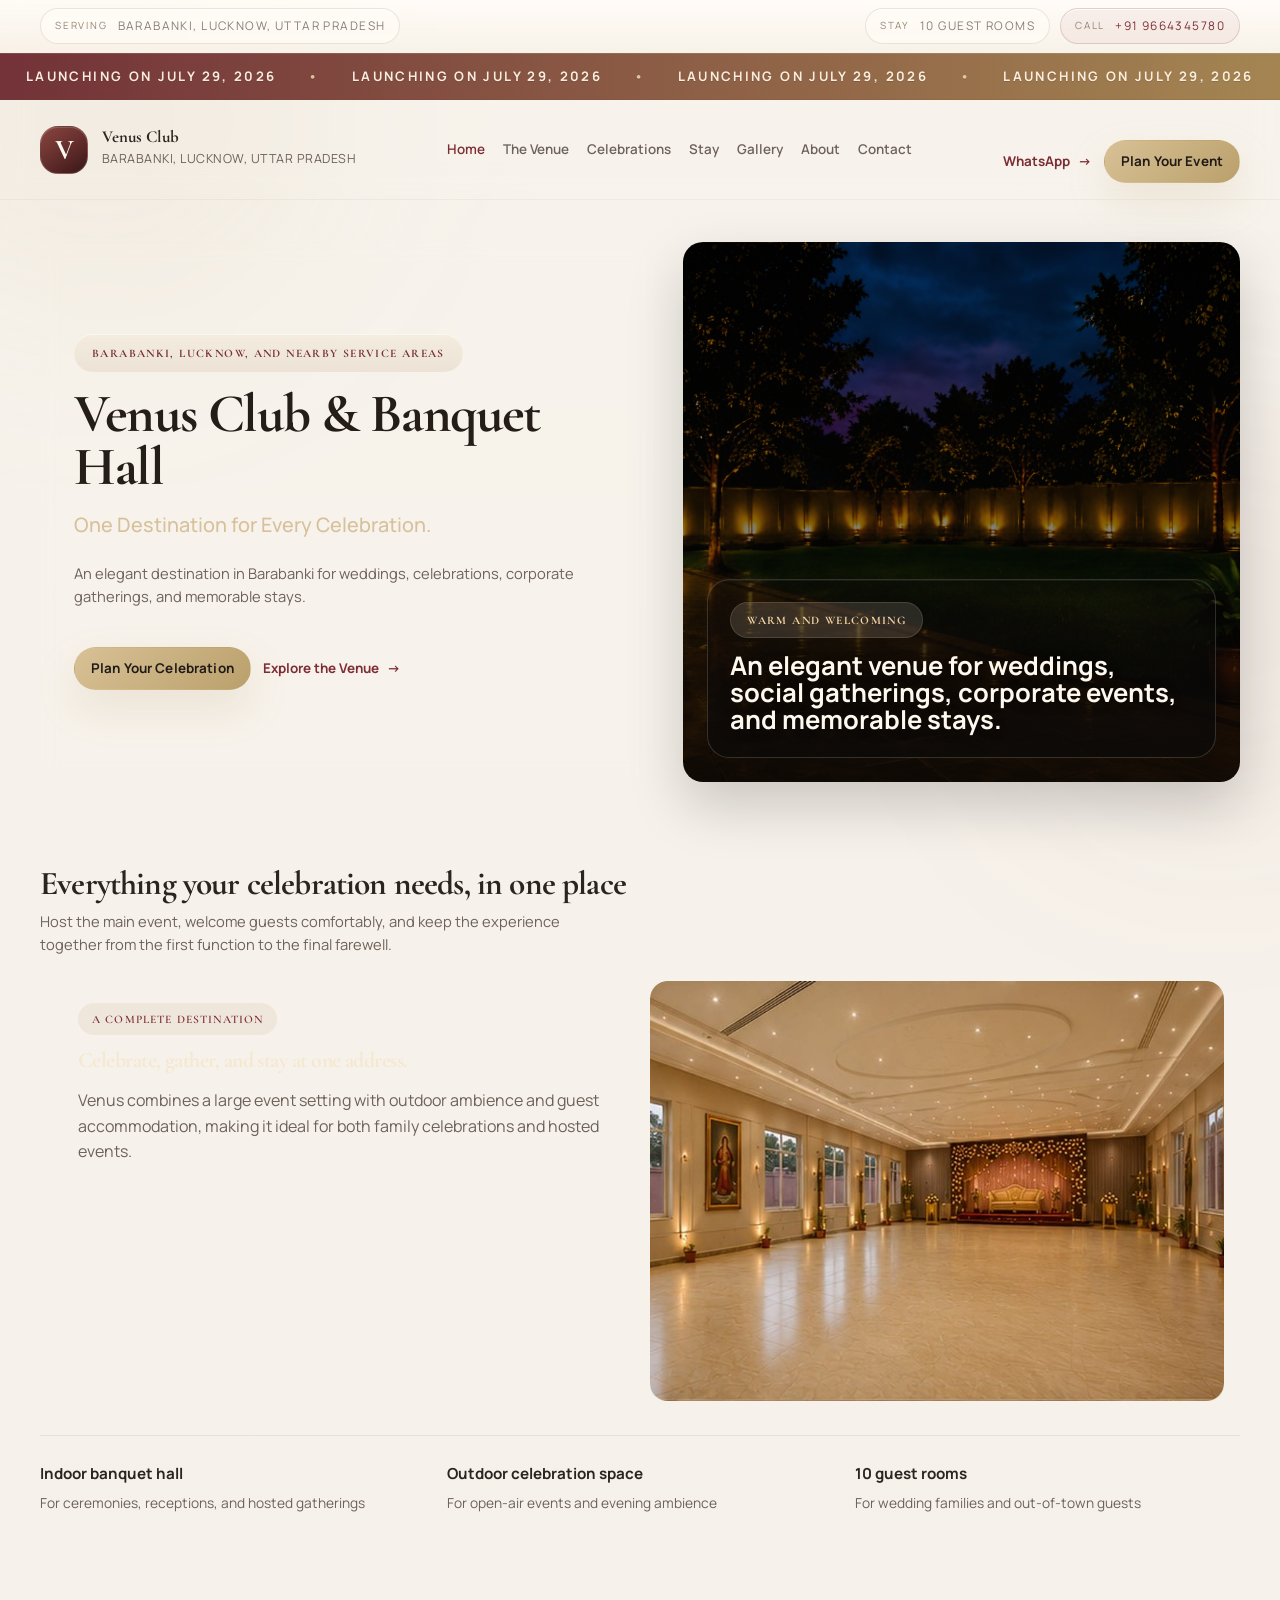
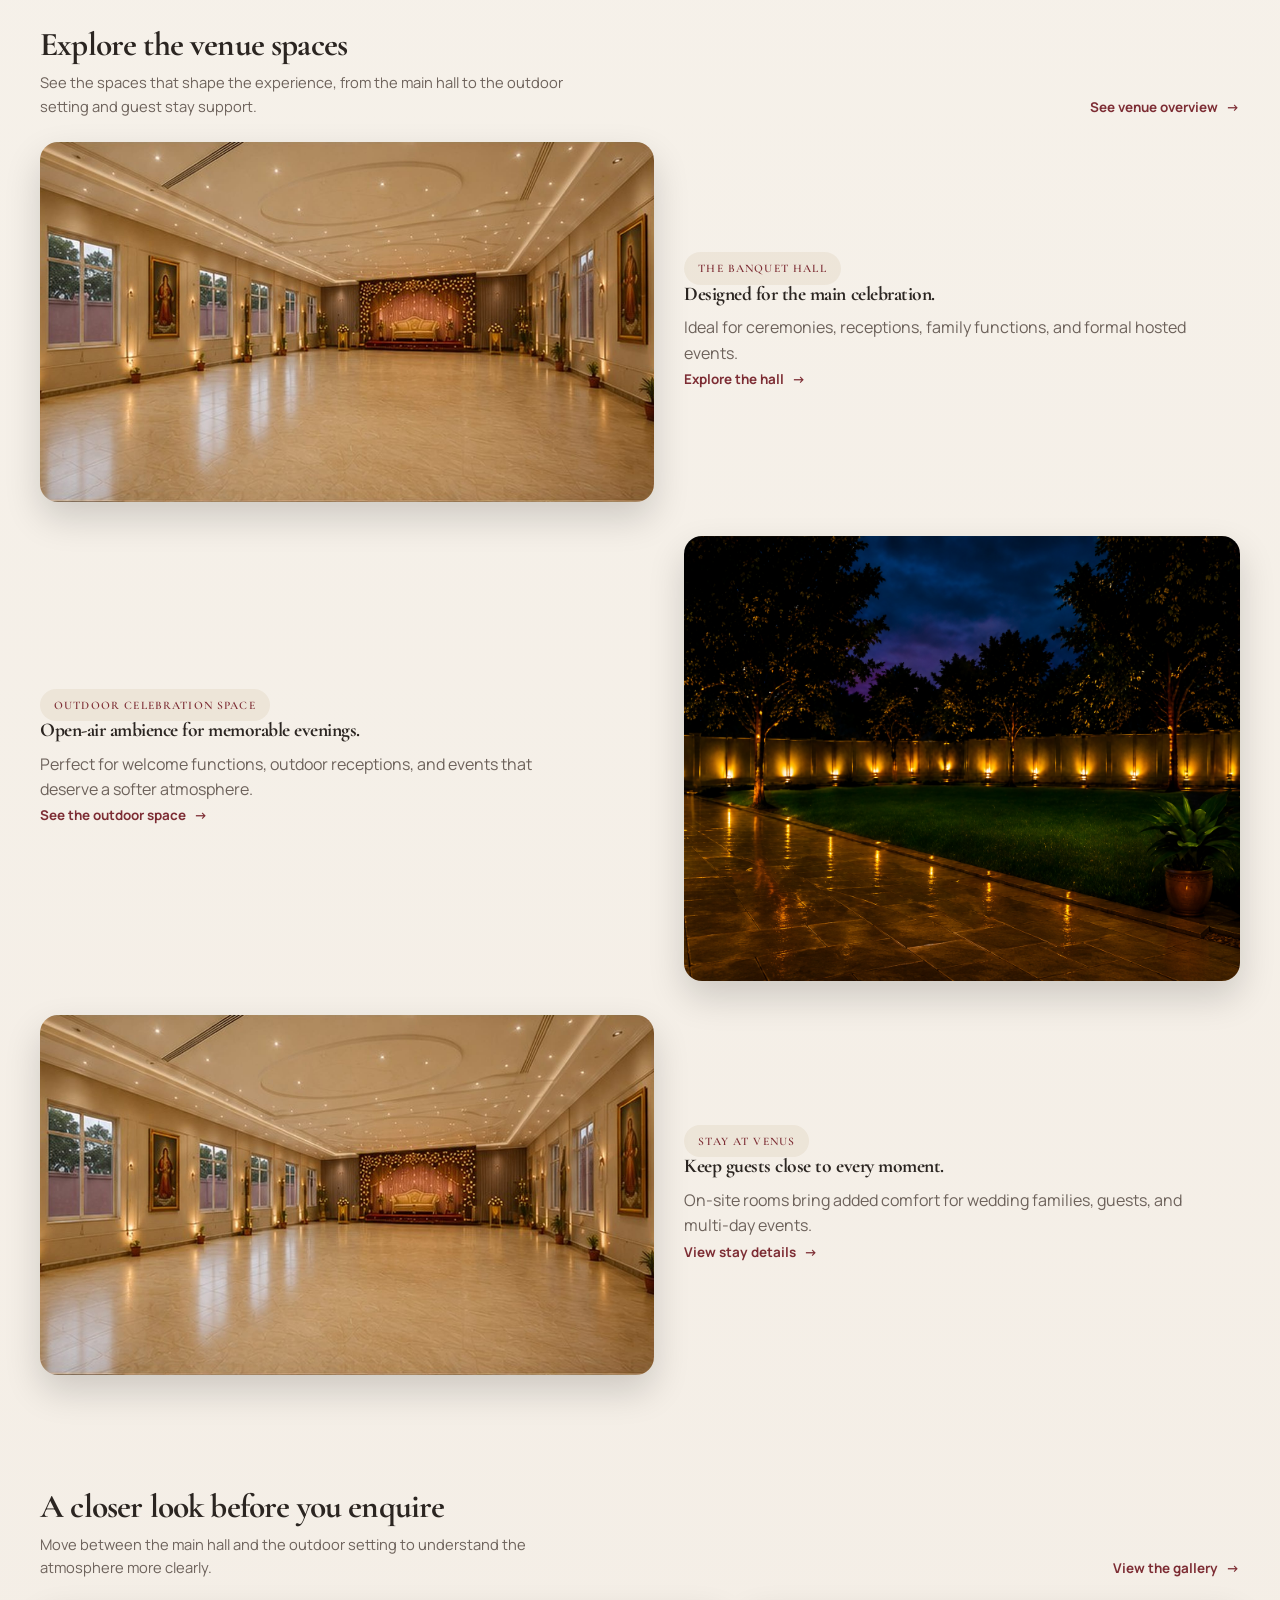
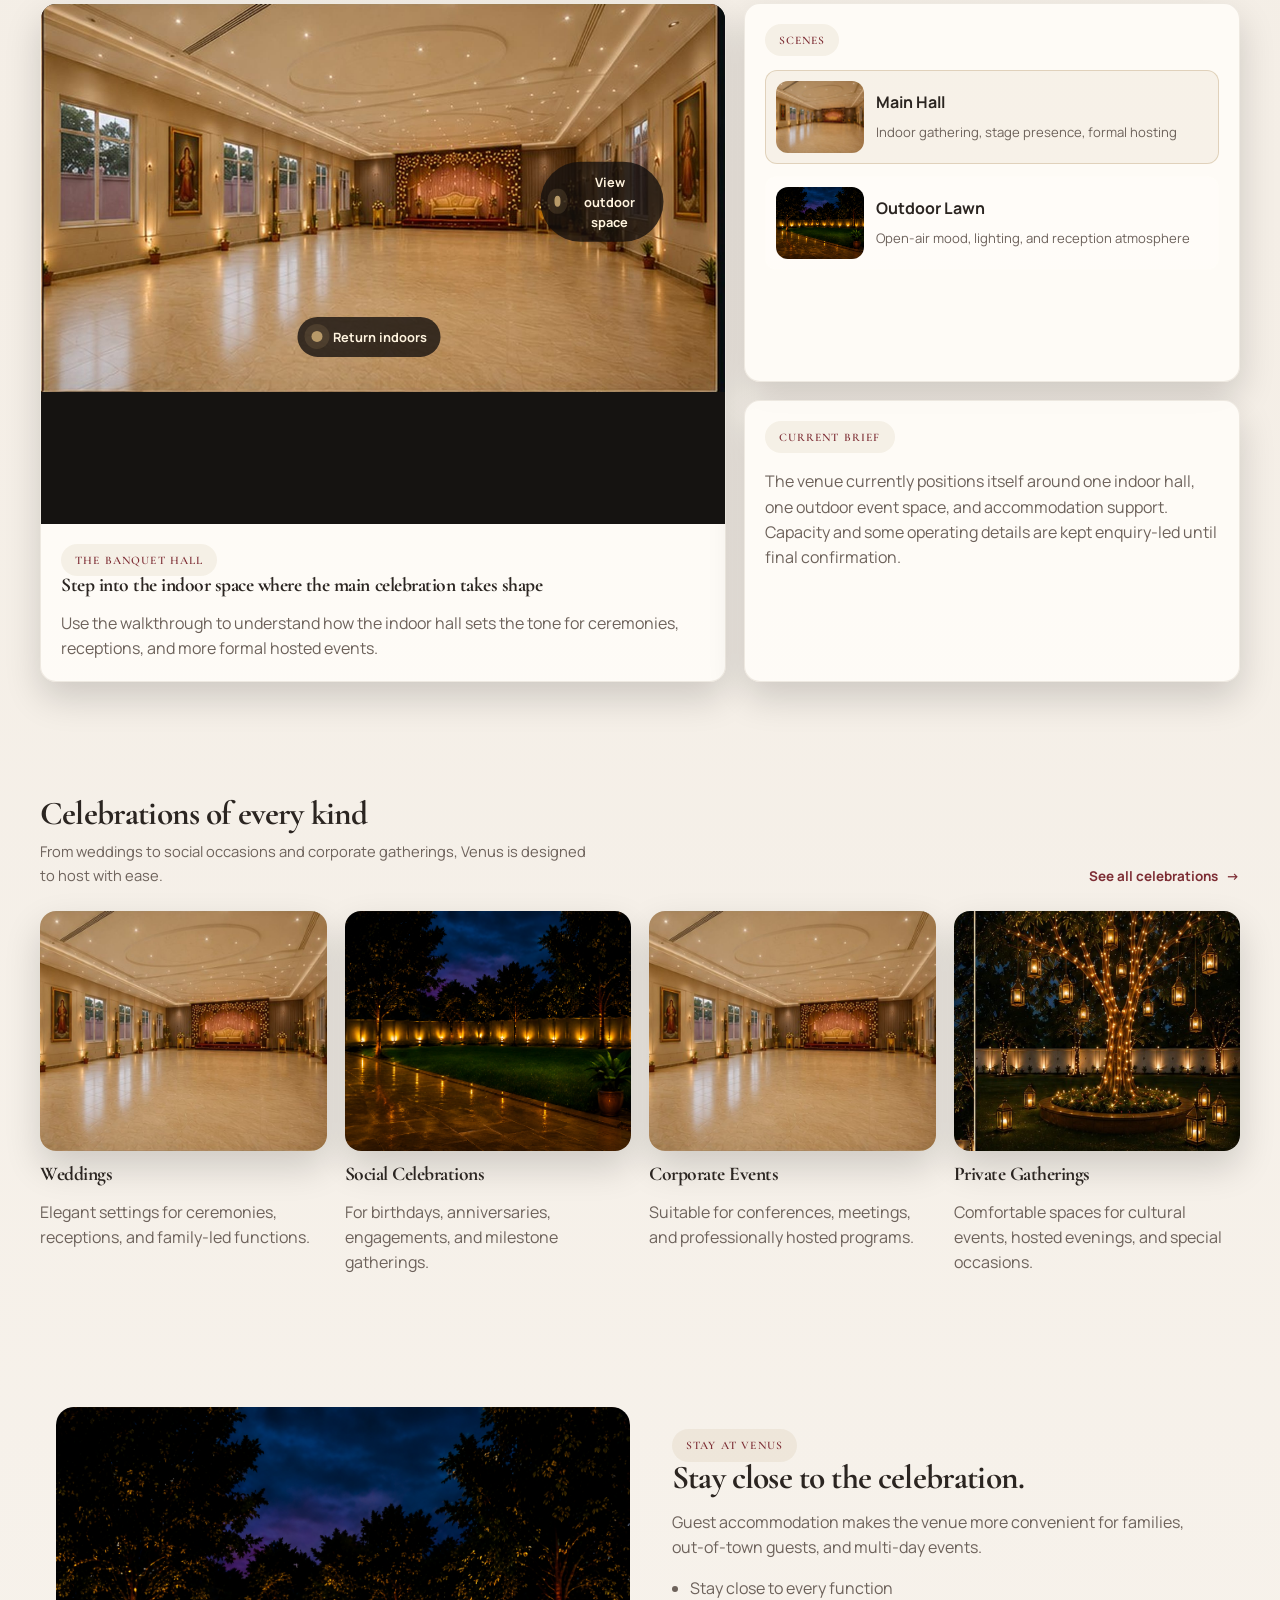
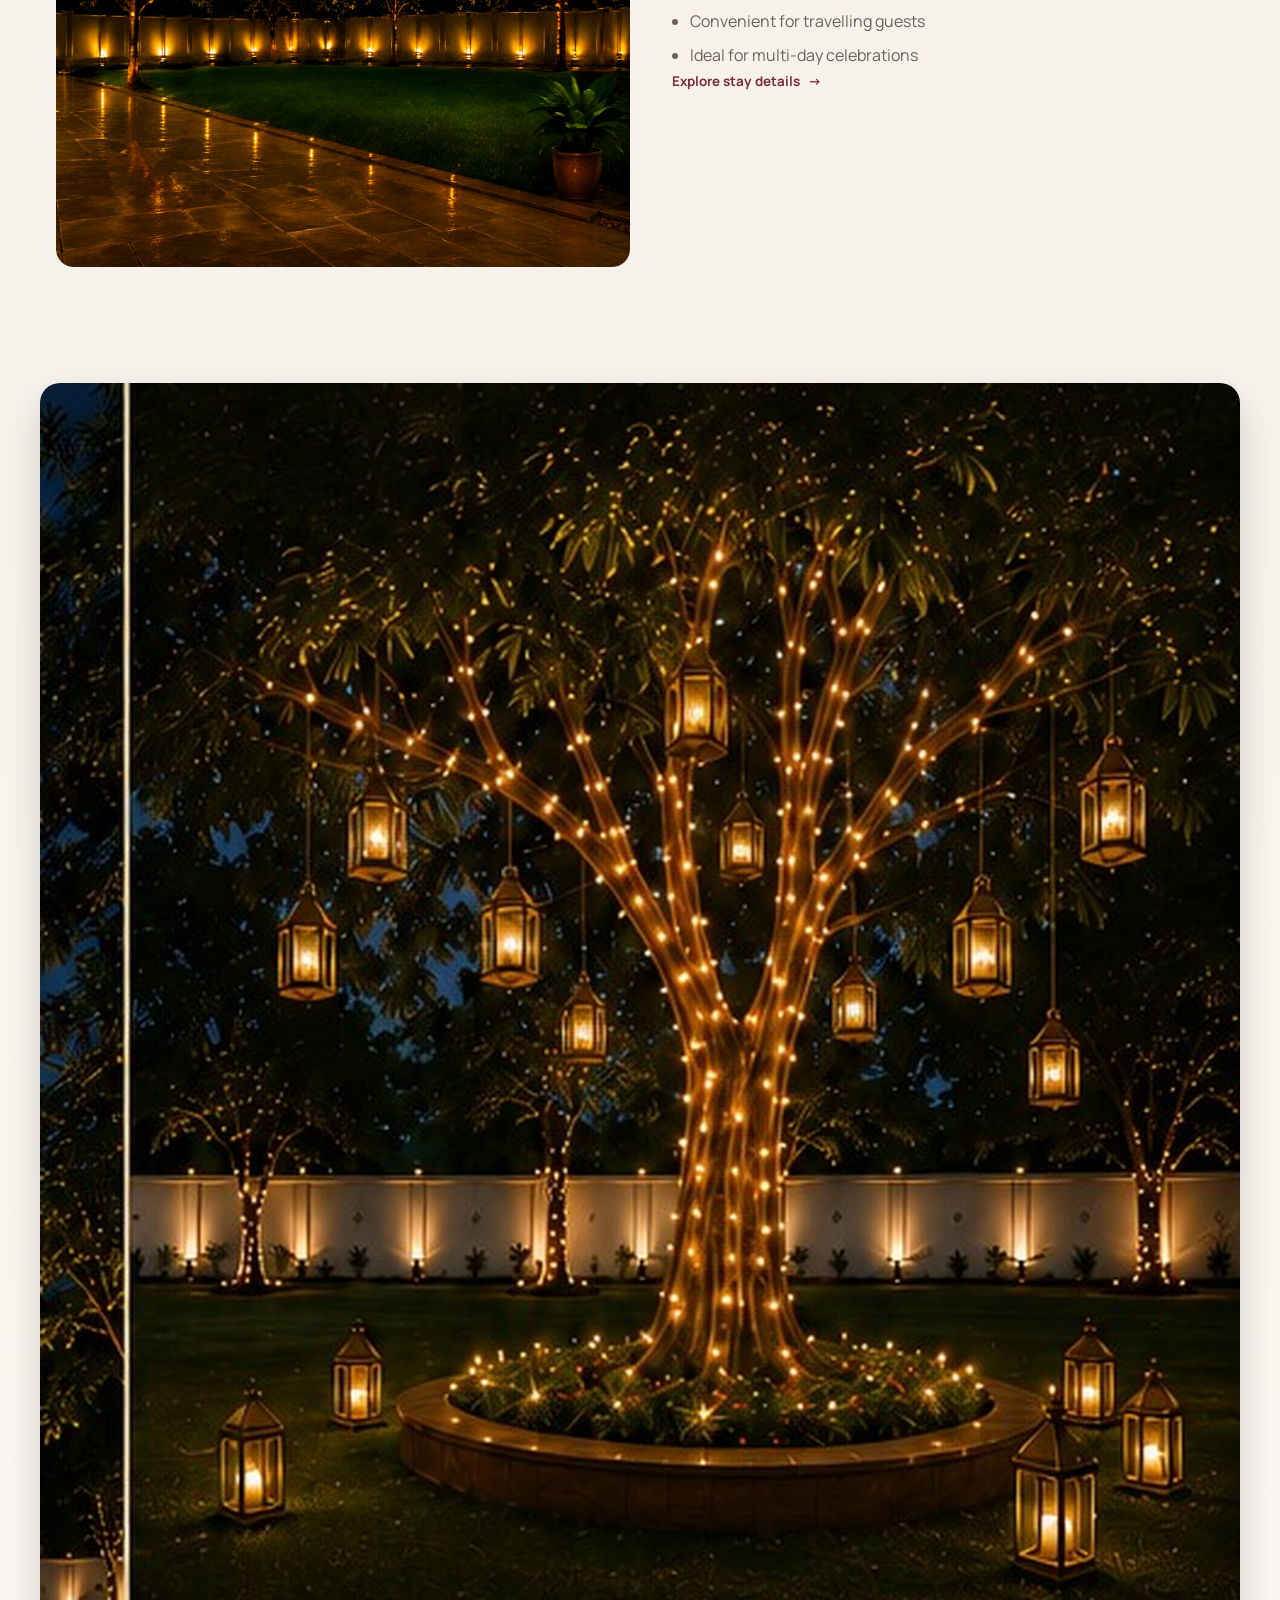
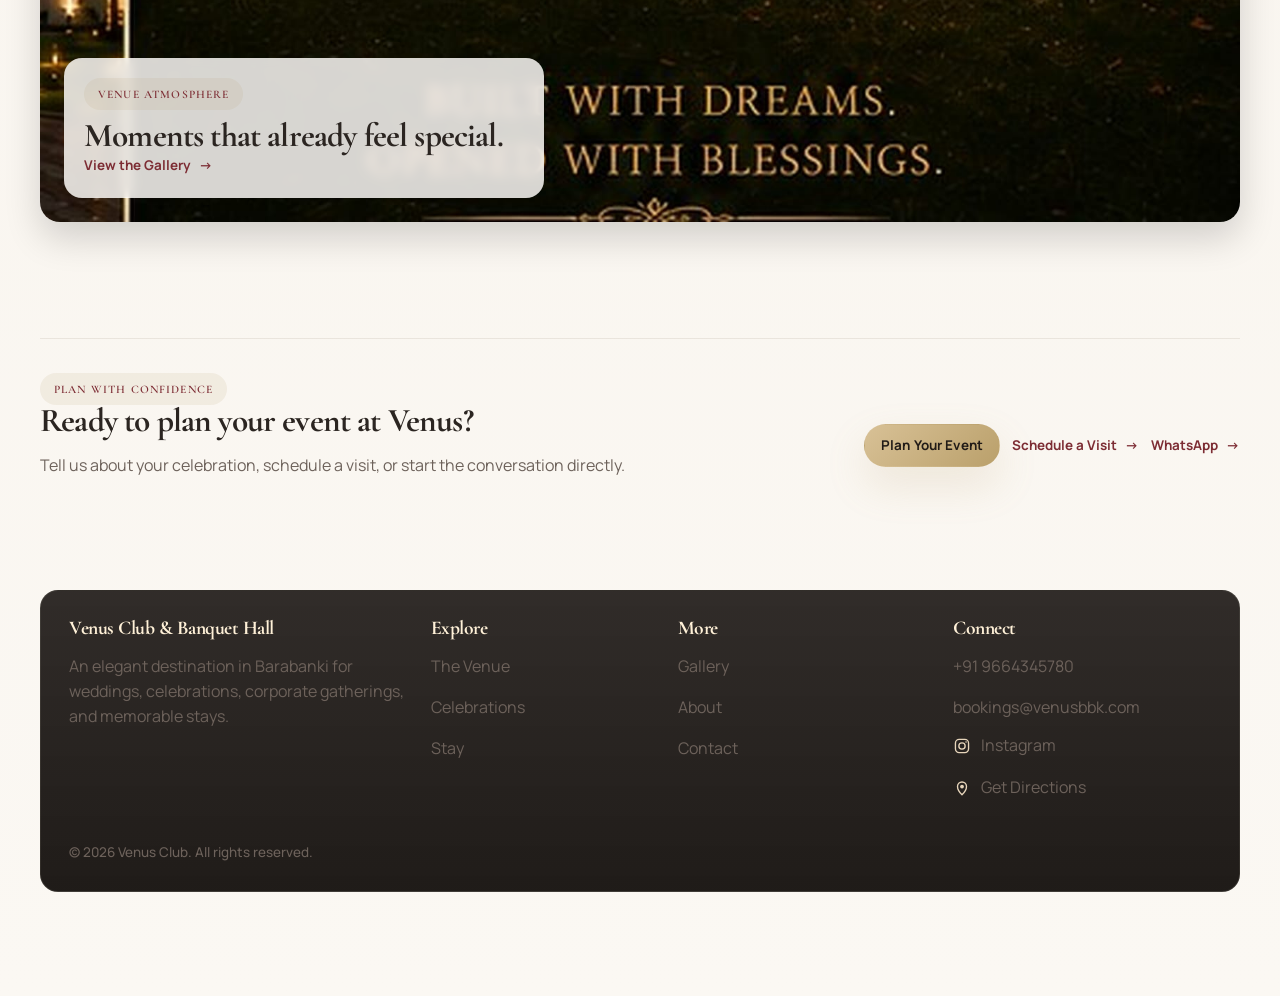
==== commit a4dd5553: "fix: bust cache for latest site scripts" ====
--- a/index.html
+++ b/index.html
@@ -553,7 +553,7 @@
       </div>
     </div>
 
-    <script src="site-data.js?v=20260718a"></script>
-    <script src="app.js?v=20260718a"></script>
+    <script src="site-data.js?v=20260718c"></script>
+    <script src="app.js?v=20260718c"></script>
   </body>
 </html>
--- a/styles.css
+++ b/styles.css
@@ -1755,6 +1755,26 @@
   stroke: none;
 }
 
+.footer .link-with-icon {
+  gap: 10px;
+  line-height: 1.2;
+}
+
+.footer .link-with-icon span:last-child {
+  display: inline-block;
+}
+
+.footer .link-icon {
+  width: 18px;
+  height: 18px;
+  color: #e7d5bb;
+}
+
+.footer .link-icon svg {
+  width: 18px;
+  height: 18px;
+}
+
 .sticky-actions-wrap {
   position: fixed;
   inset: auto 0 0;
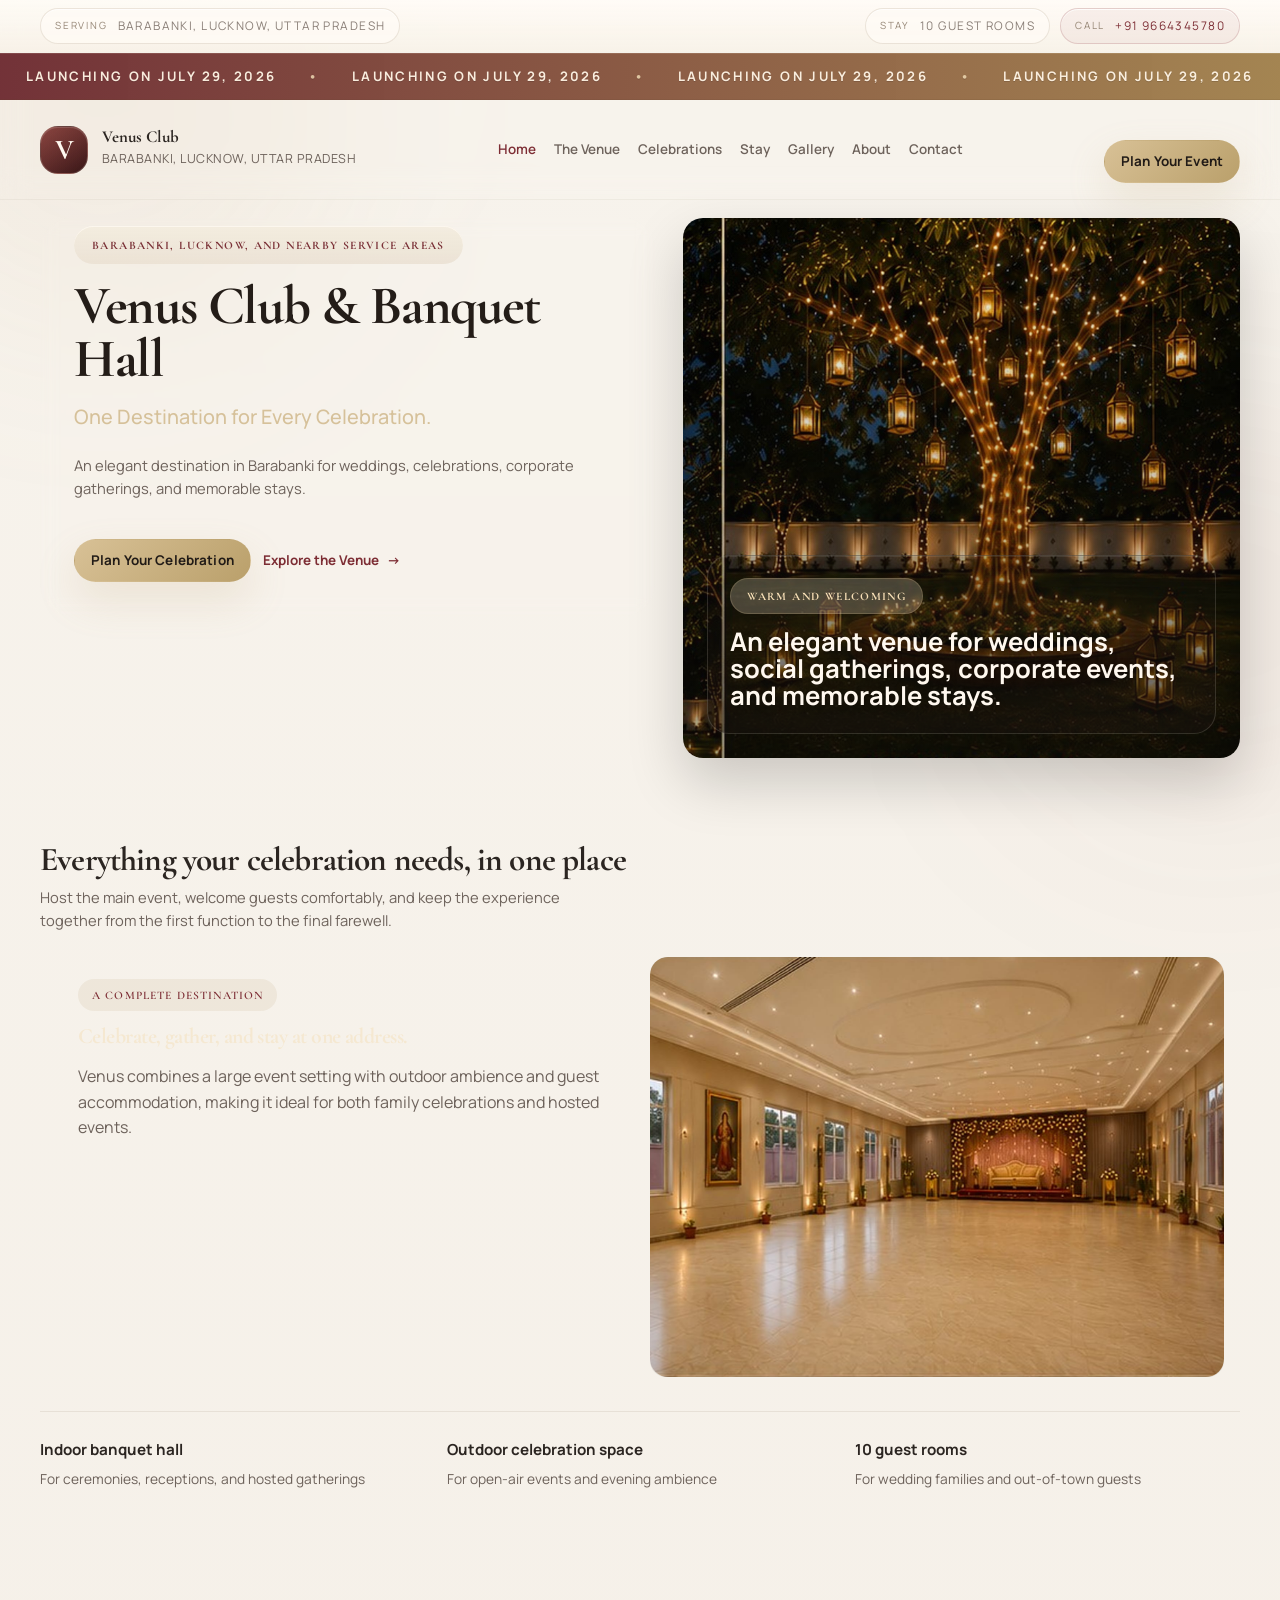
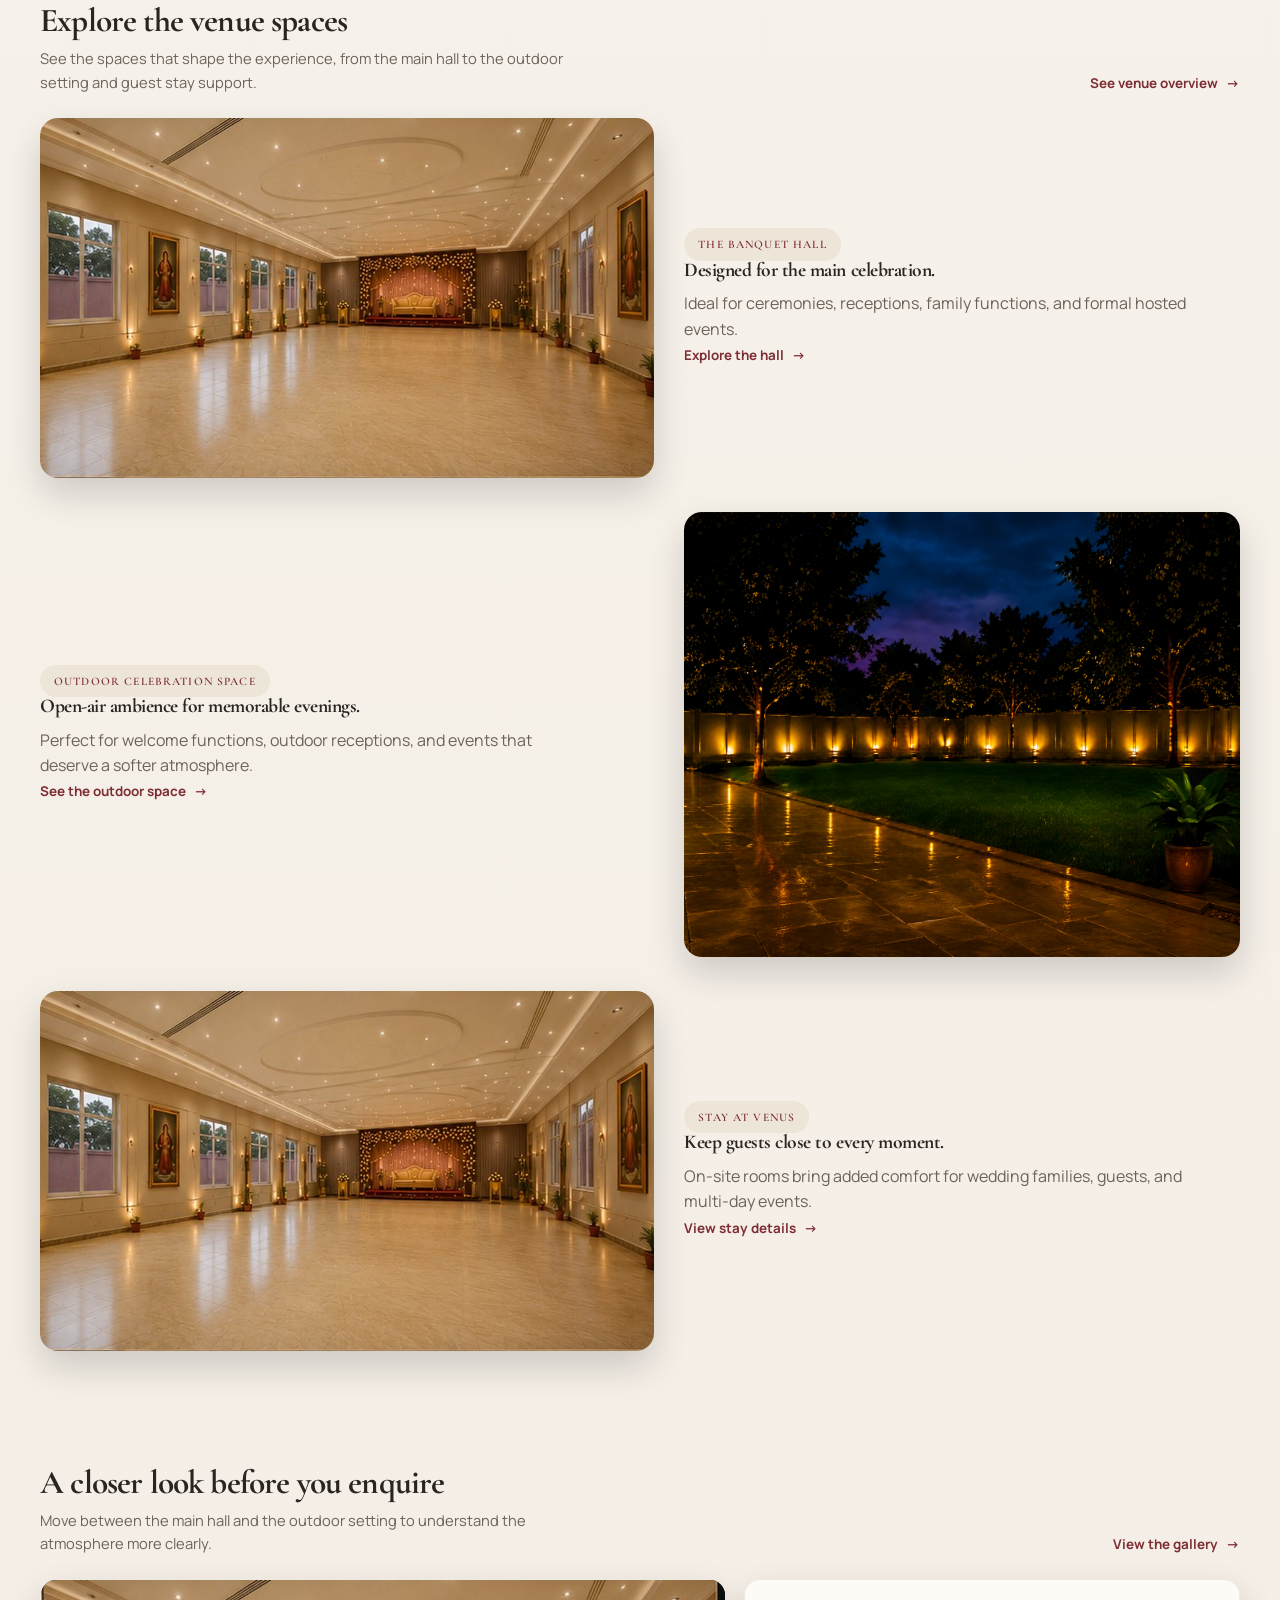
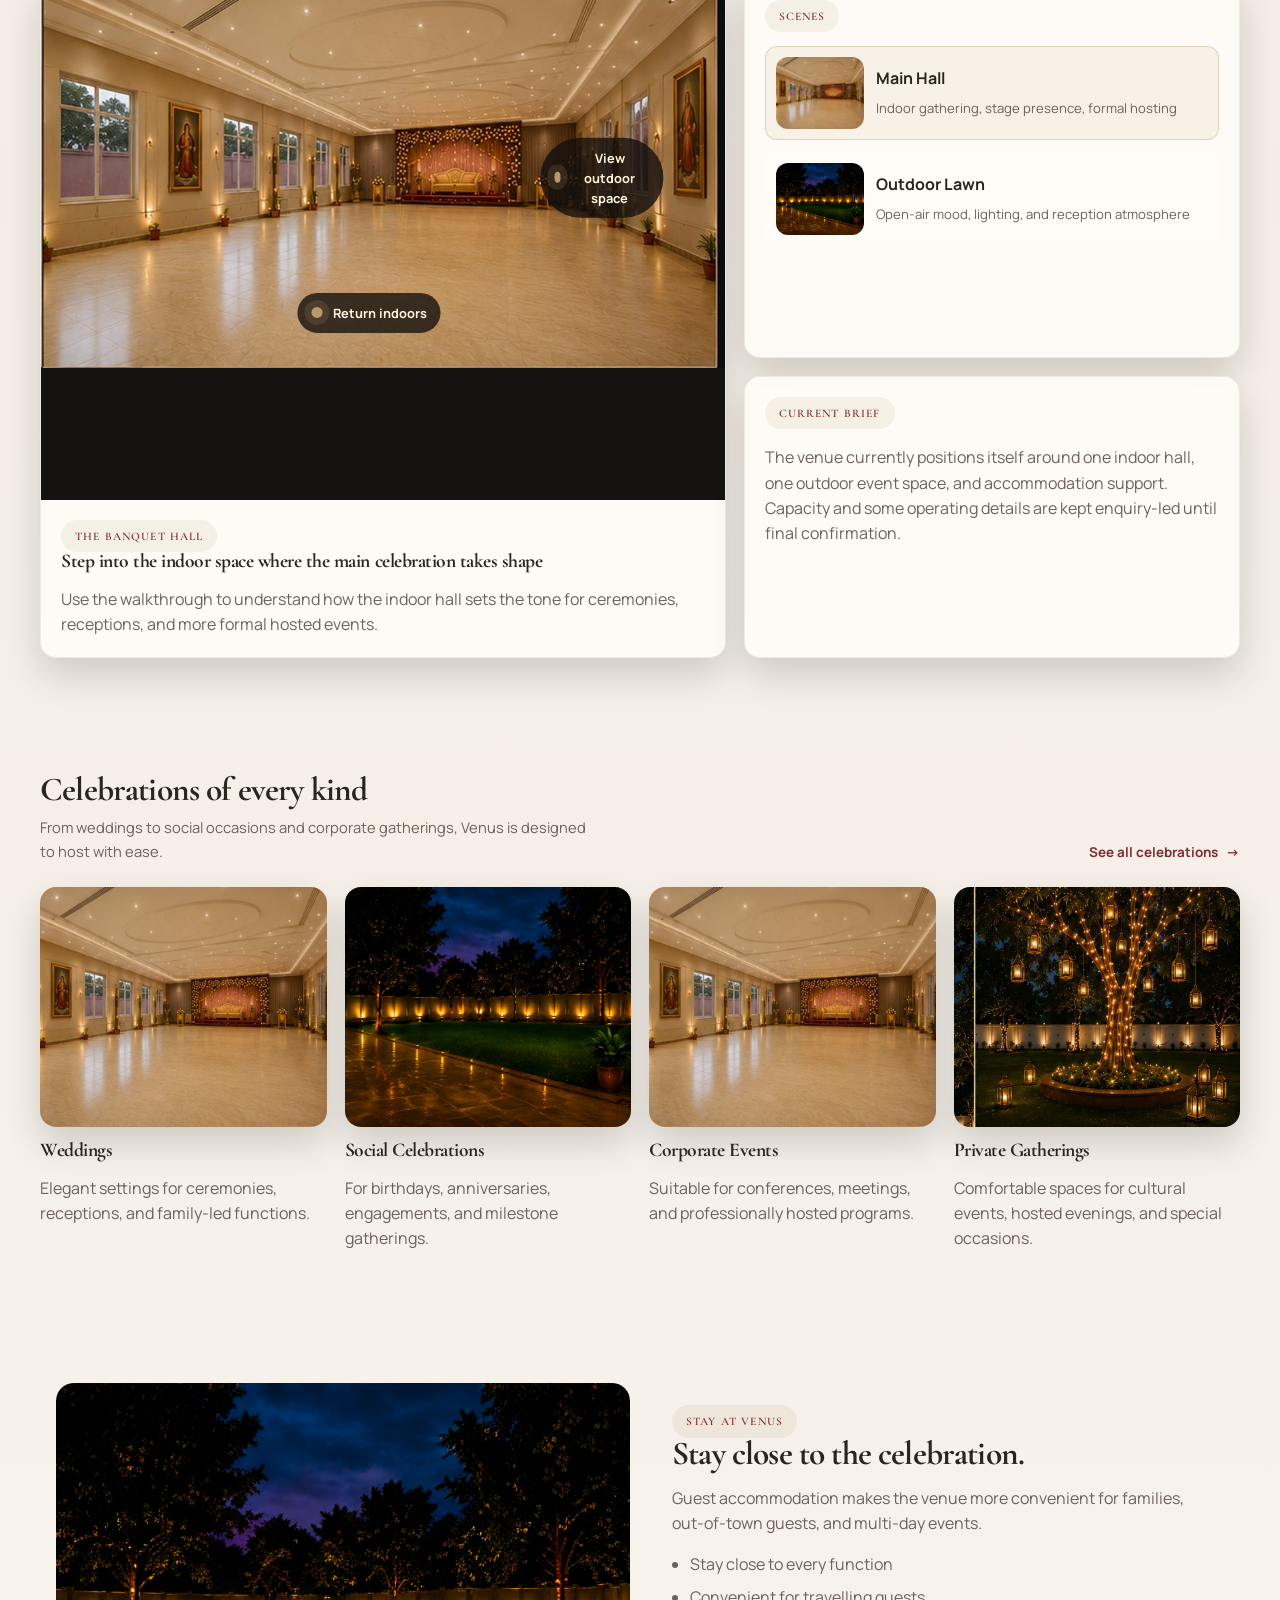
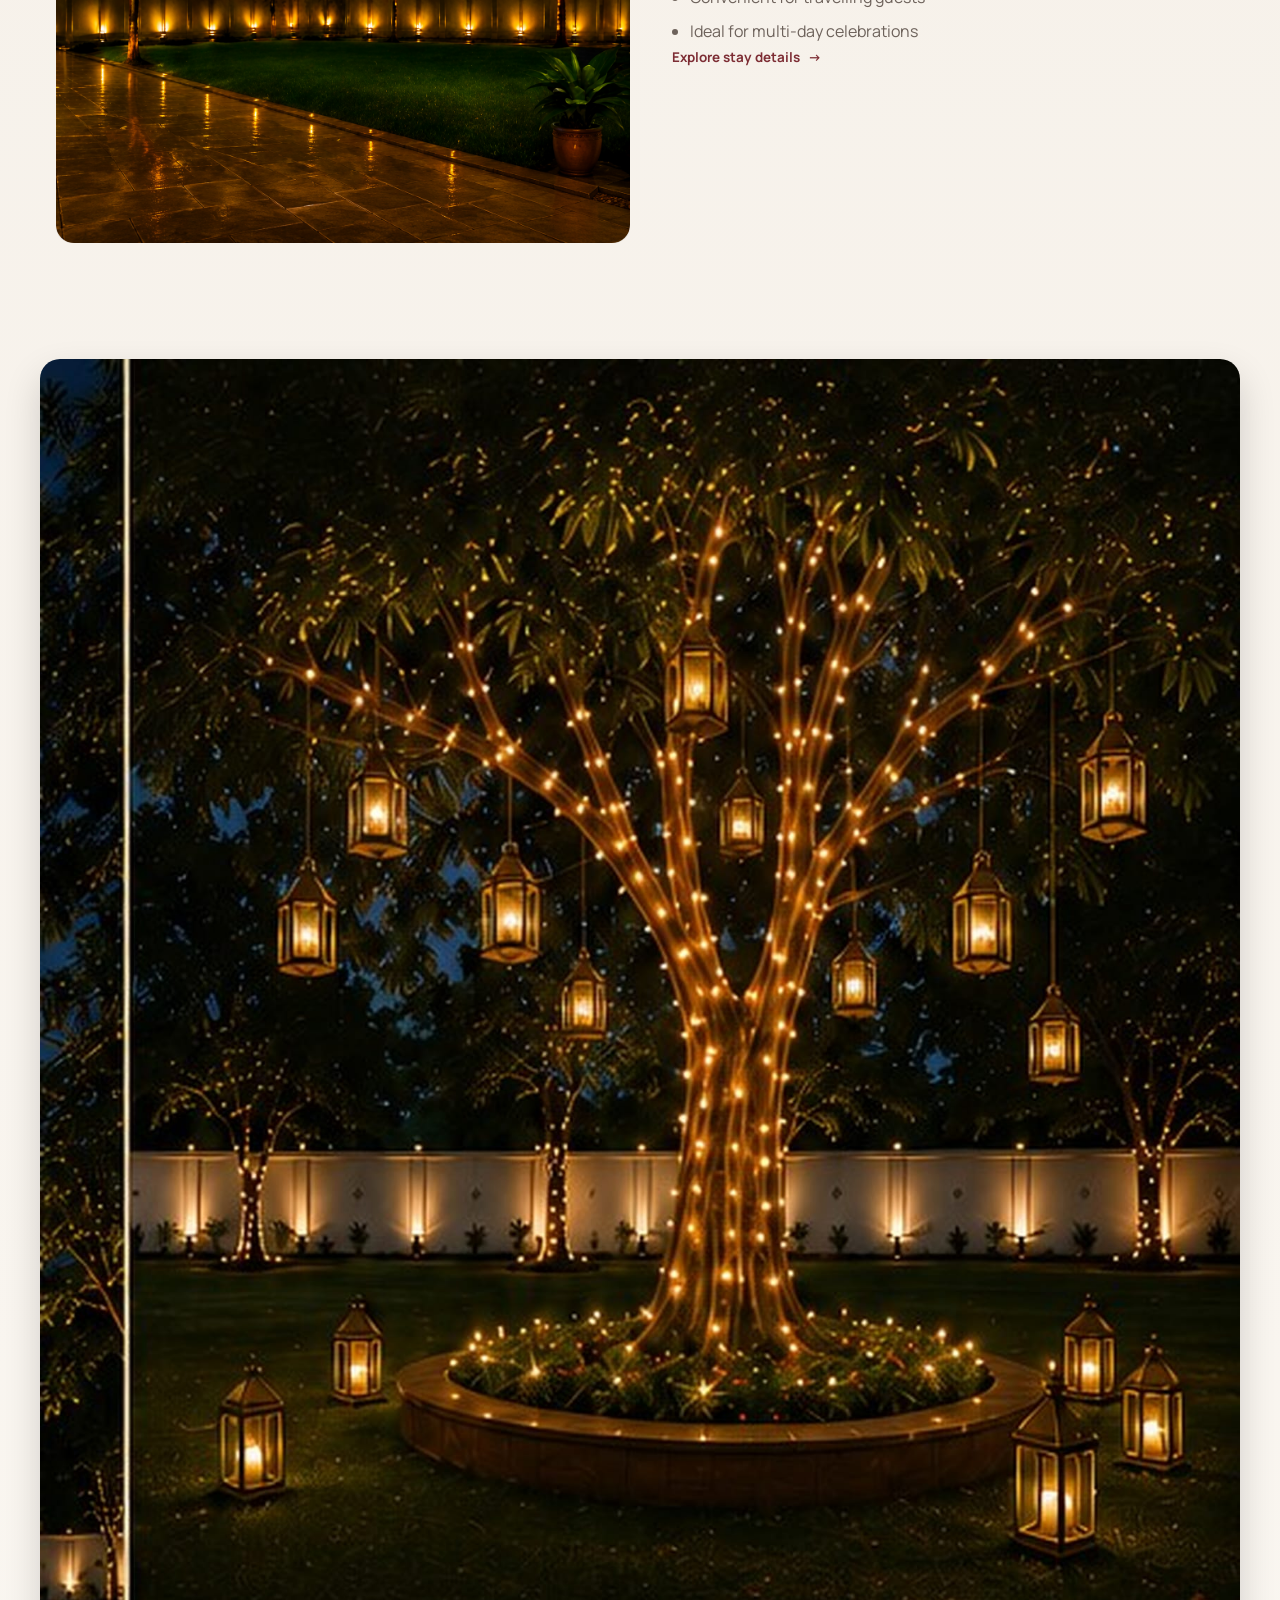
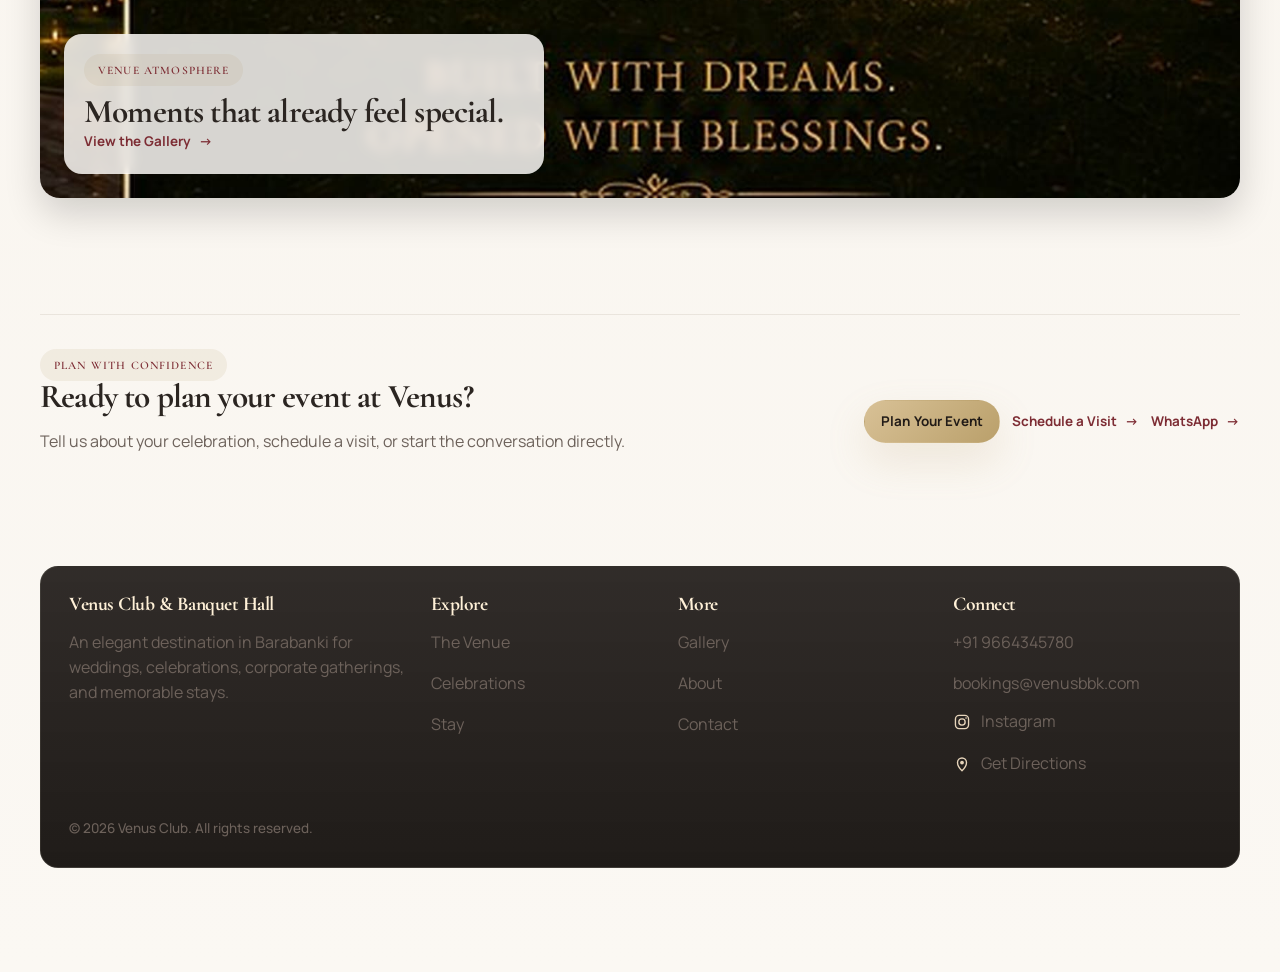
==== commit ce7fffc3: "refine: simplify header actions" ====
--- a/index.html
+++ b/index.html
@@ -220,7 +220,6 @@
             <a href="contact.html">Contact</a>
           </nav>
           <div class="nav-cta">
-            <a class="text-link" data-whatsapp-link href="#">WhatsApp</a>
             <a class="button" href="contact.html">Plan Your Event</a>
           </div>
           <button class="menu-button" type="button" data-menu-toggle aria-expanded="false">
--- a/styles.css
+++ b/styles.css
@@ -376,6 +376,11 @@
   padding: 42px 0 28px;
 }
 
+.hero {
+  align-items: start;
+  padding-top: 18px;
+}
+
 .hero-card,
 .panel,
 .glass-card,
@@ -407,6 +412,11 @@
   box-shadow: none;
 }
 
+.hero-card {
+  justify-content: flex-start;
+  padding-top: 8px;
+}
+
 .eyebrow {
   display: inline-flex;
   align-items: center;
@@ -558,8 +568,8 @@
   overflow: hidden;
   box-shadow: var(--shadow-xl);
   background:
-    linear-gradient(180deg, rgba(8, 7, 6, 0.16), rgba(8, 7, 6, 0.82)),
-    url("outdoor_lawn.png") center/cover;
+    linear-gradient(180deg, rgba(19, 15, 11, 0.04), rgba(19, 15, 11, 0.38)),
+    url("venue-garden.jpeg") center/cover;
 }
 
 .page-hero__visual {
@@ -587,18 +597,18 @@
   inset: auto 24px 24px 24px;
   padding: 22px 22px 24px;
   border-radius: 22px;
-  background: linear-gradient(180deg, rgba(12, 10, 9, 0.34), rgba(12, 10, 9, 0.82));
-  border: 1px solid rgba(255, 245, 230, 0.16);
-  box-shadow: inset 0 1px 0 rgba(255, 247, 232, 0.06);
+  background: linear-gradient(180deg, rgba(26, 20, 15, 0.14), rgba(26, 20, 15, 0.48));
+  border: 1px solid rgba(255, 245, 230, 0.14);
+  box-shadow: inset 0 1px 0 rgba(255, 247, 232, 0.08);
 }
 
 .hero-overlay .eyebrow {
   padding: 8px 16px;
-  background: rgba(249, 235, 209, 0.14);
-  color: #f3d7a8;
+  background: rgba(249, 235, 209, 0.24);
+  color: #f8e0b7;
   font-weight: 700;
   letter-spacing: 0.12em;
-  border: 1px solid rgba(243, 215, 168, 0.14);
+  border: 1px solid rgba(243, 215, 168, 0.18);
 }
 
 .hero-overlay strong {
@@ -607,7 +617,7 @@
   font-size: clamp(1.55rem, 2vw, 2.15rem);
   line-height: 1.06;
   color: #fff8ef;
-  text-shadow: 0 2px 14px rgba(0, 0, 0, 0.3);
+  text-shadow: 0 2px 10px rgba(0, 0, 0, 0.18);
 }
 
 .metrics-grid,
@@ -1210,6 +1220,57 @@
 .contact-card ul {
   margin: 14px 0 0;
   padding-left: 18px;
+}
+
+.contact-detail-list {
+  display: grid;
+  gap: 16px;
+  margin-top: 18px;
+}
+
+.contact-detail {
+  display: grid;
+  gap: 6px;
+  padding-bottom: 14px;
+  border-bottom: 1px solid rgba(140, 122, 98, 0.12);
+}
+
+.contact-detail:last-child {
+  padding-bottom: 0;
+  border-bottom: 0;
+}
+
+.contact-detail__label {
+  color: rgba(126, 100, 74, 0.82);
+  font-size: 0.72rem;
+  font-weight: 700;
+  letter-spacing: 0.14em;
+  text-transform: uppercase;
+}
+
+.contact-detail__value {
+  margin: 0;
+  color: var(--text);
+  font-size: 1.02rem;
+  line-height: 1.55;
+}
+
+.contact-direction-link {
+  display: inline-flex;
+  align-items: center;
+  gap: 10px;
+  margin-top: 22px;
+  padding: 11px 16px;
+  border-radius: 999px;
+  background: rgba(183, 154, 104, 0.1);
+  color: var(--brand);
+  font-size: 0.86rem;
+  font-weight: 700;
+  letter-spacing: 0.01em;
+}
+
+.contact-direction-link:hover {
+  background: rgba(183, 154, 104, 0.16);
 }
 
 .form-shell h3,
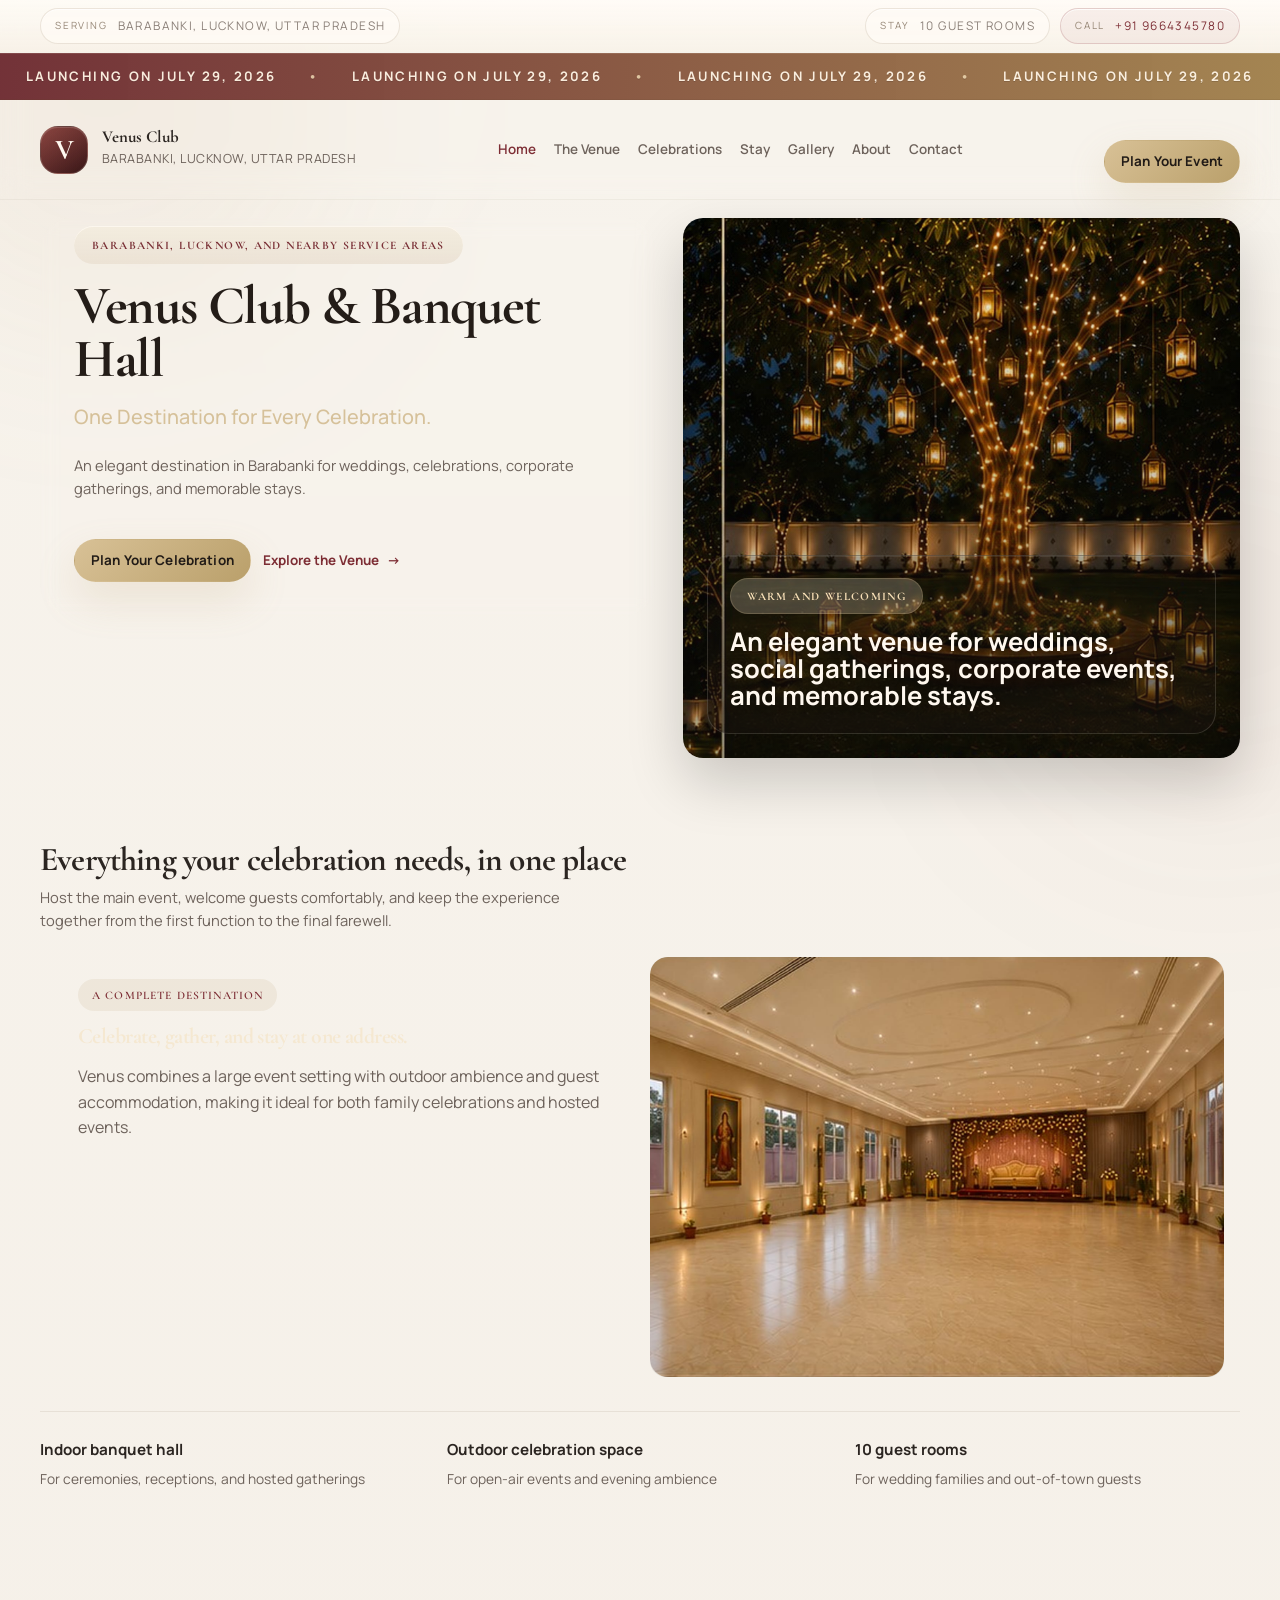
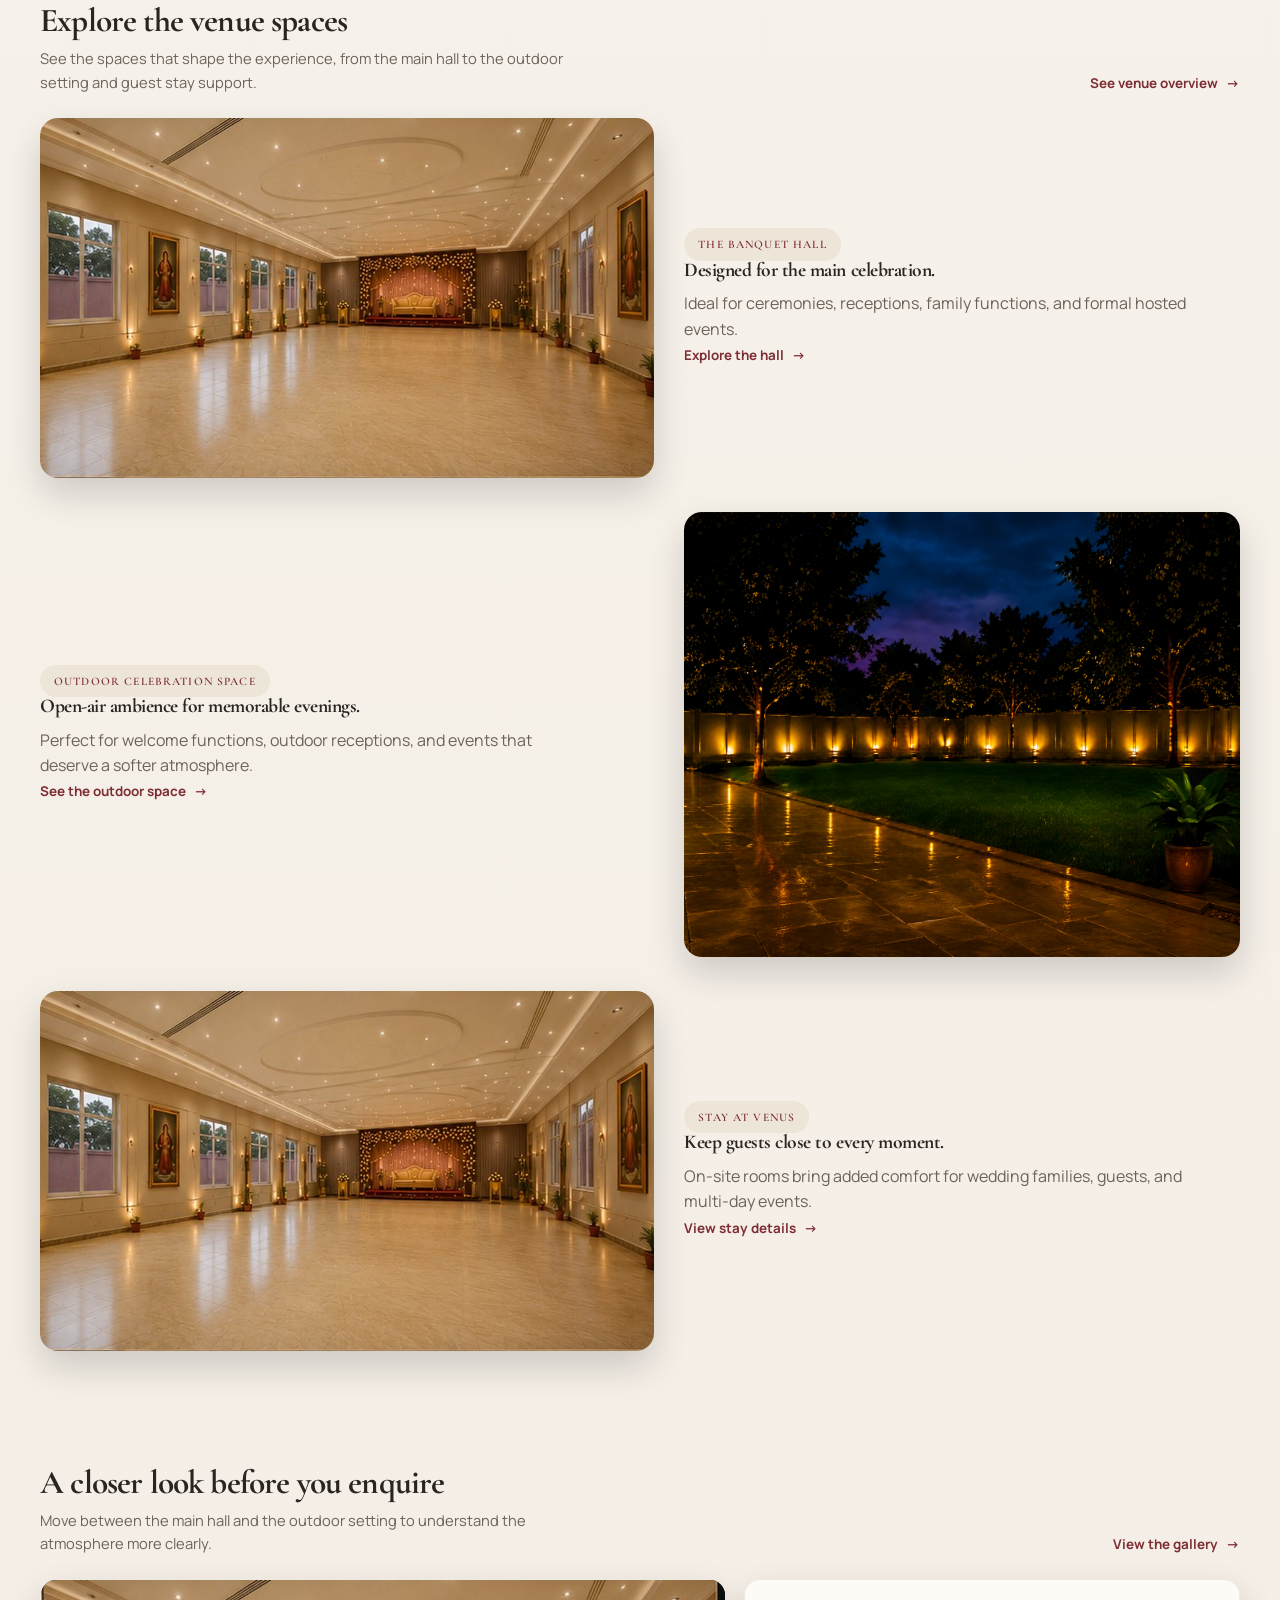
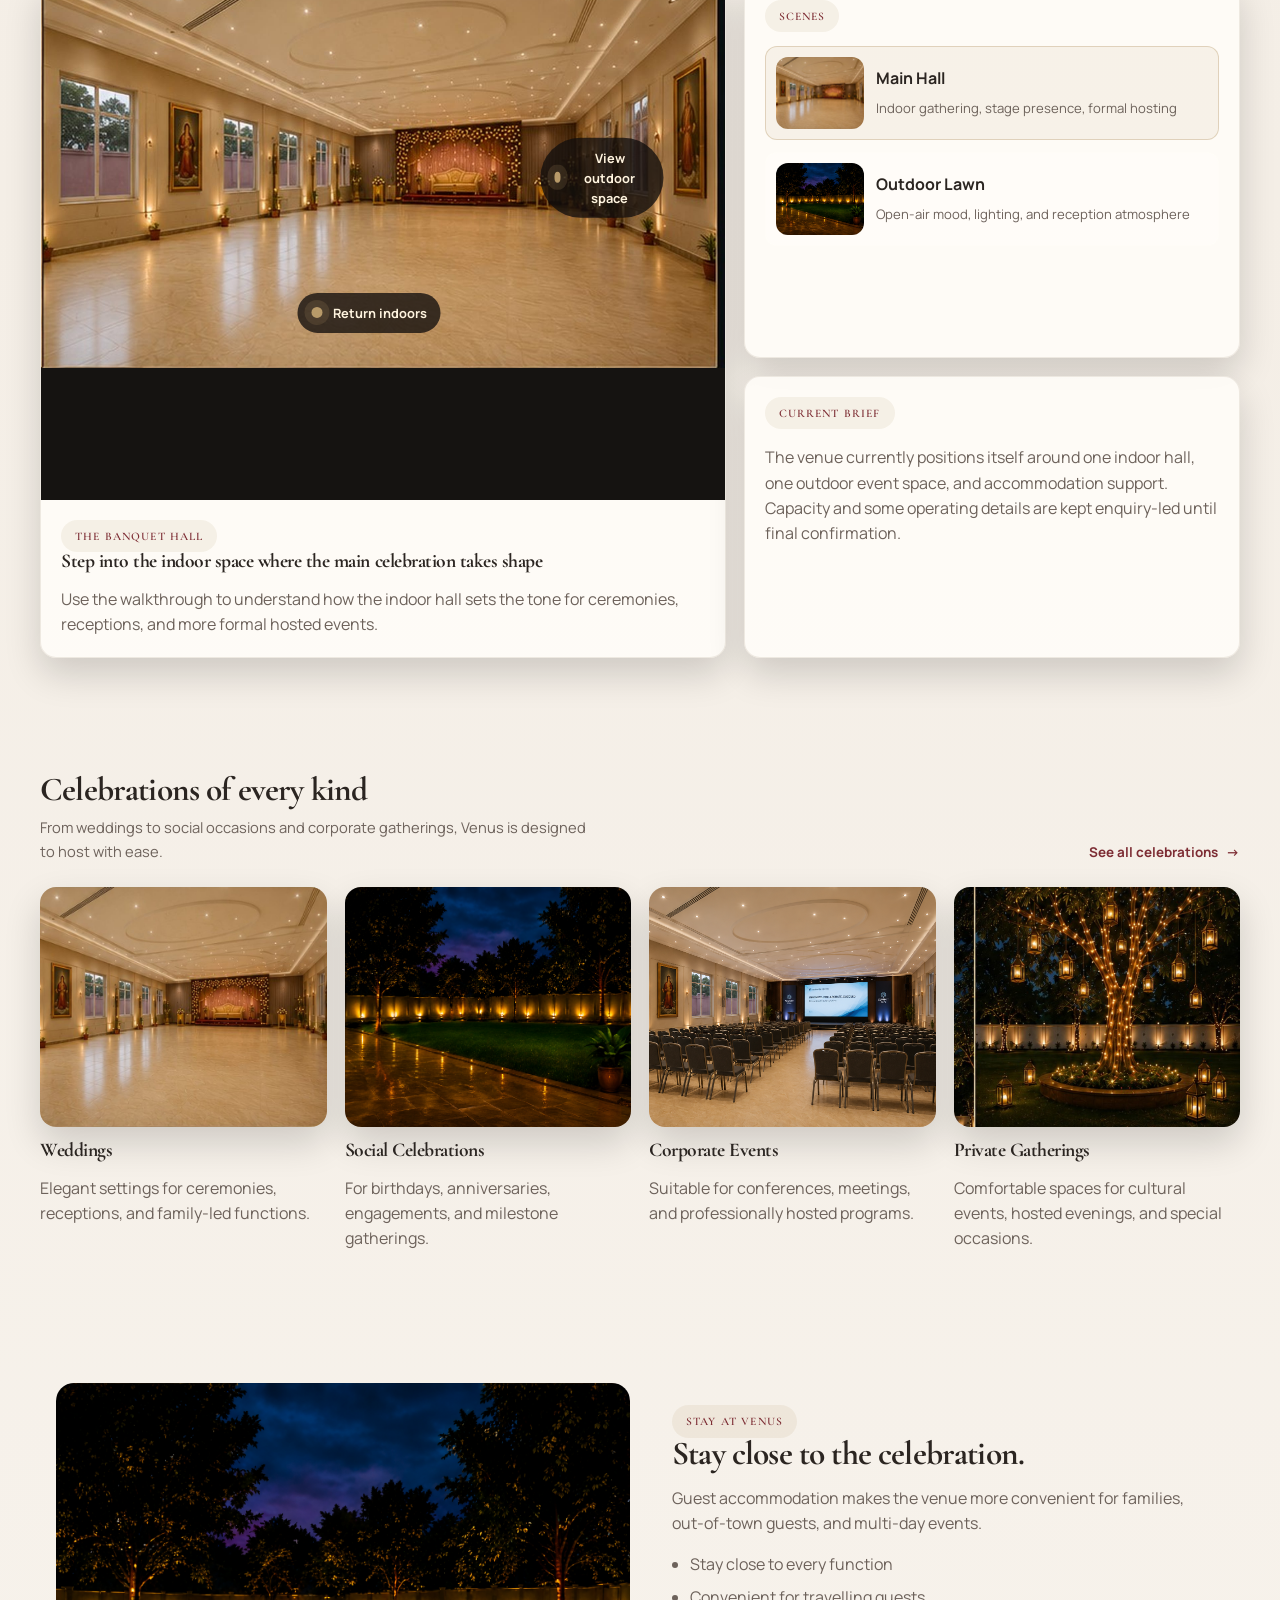
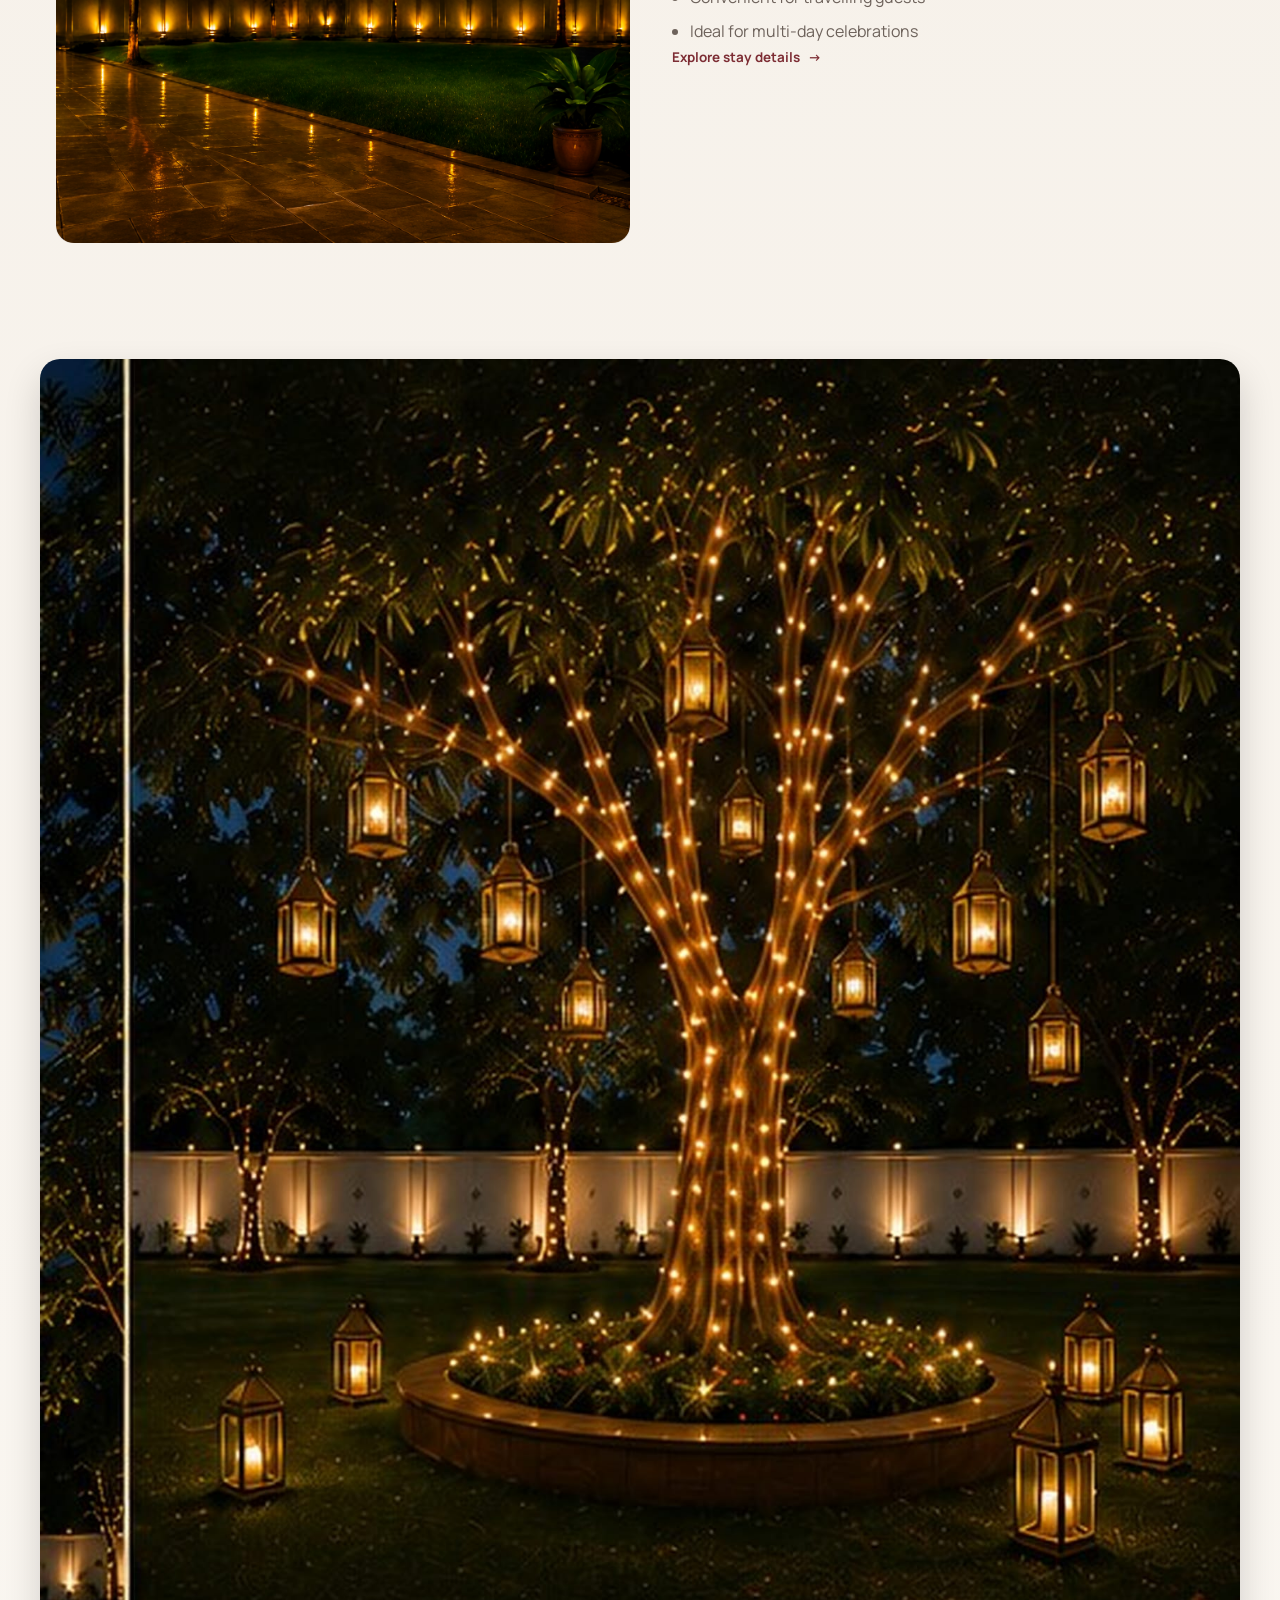
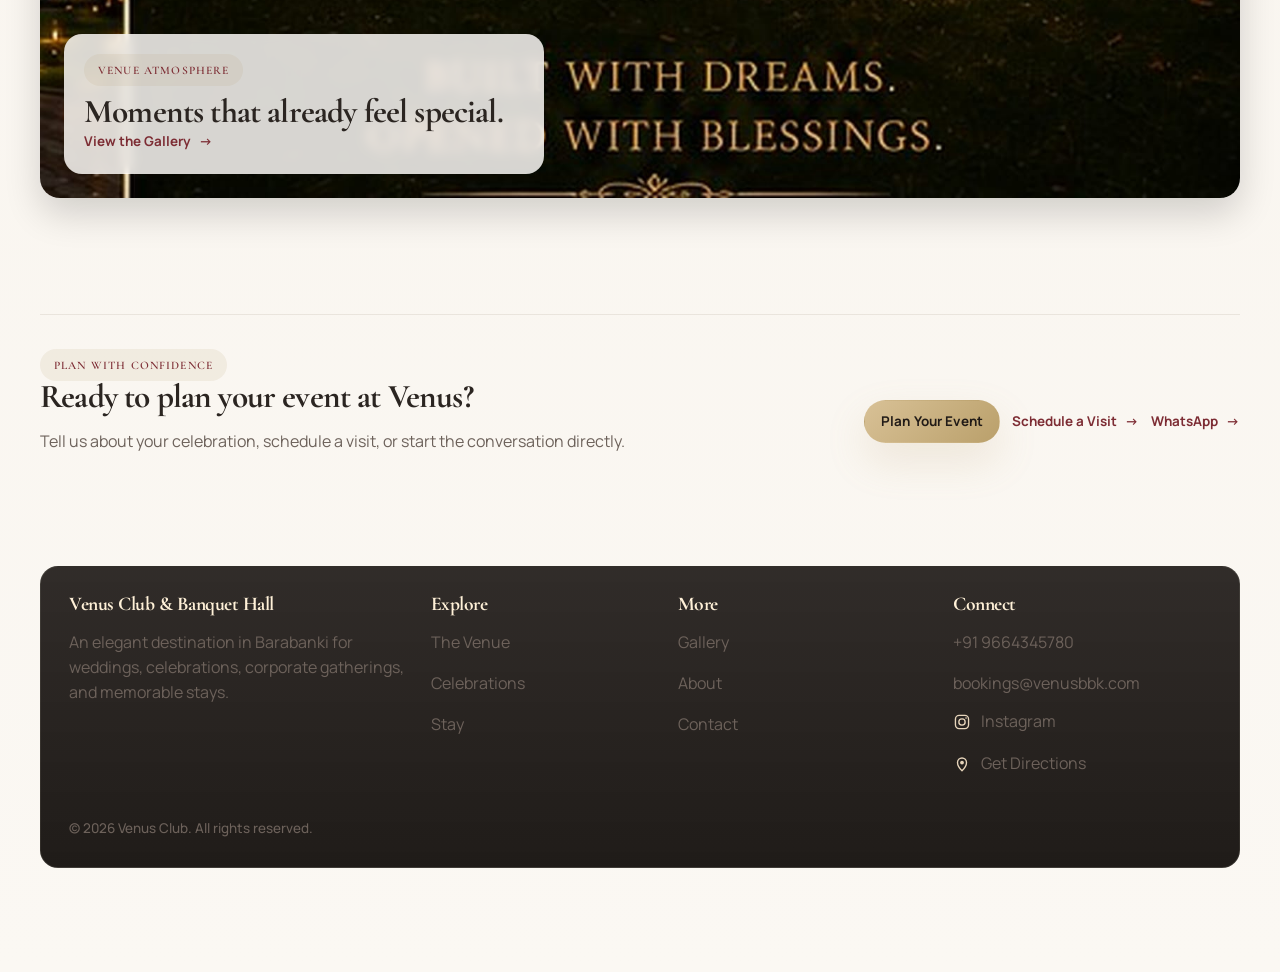
==== commit ad3abe66: "feat: add corporate event image" ====
--- a/index.html
+++ b/index.html
@@ -446,7 +446,7 @@
               </div>
             </article>
             <article class="occasion-visual">
-              <img src="venue-hall.jpeg" alt="Corporate event setting at Venus Club" />
+              <img src="corporate_event.png" alt="Corporate event and meeting setup at Venus Club" />
               <div>
                 <h3>Corporate Events</h3>
                 <p>Suitable for conferences, meetings, and professionally hosted programs.</p>
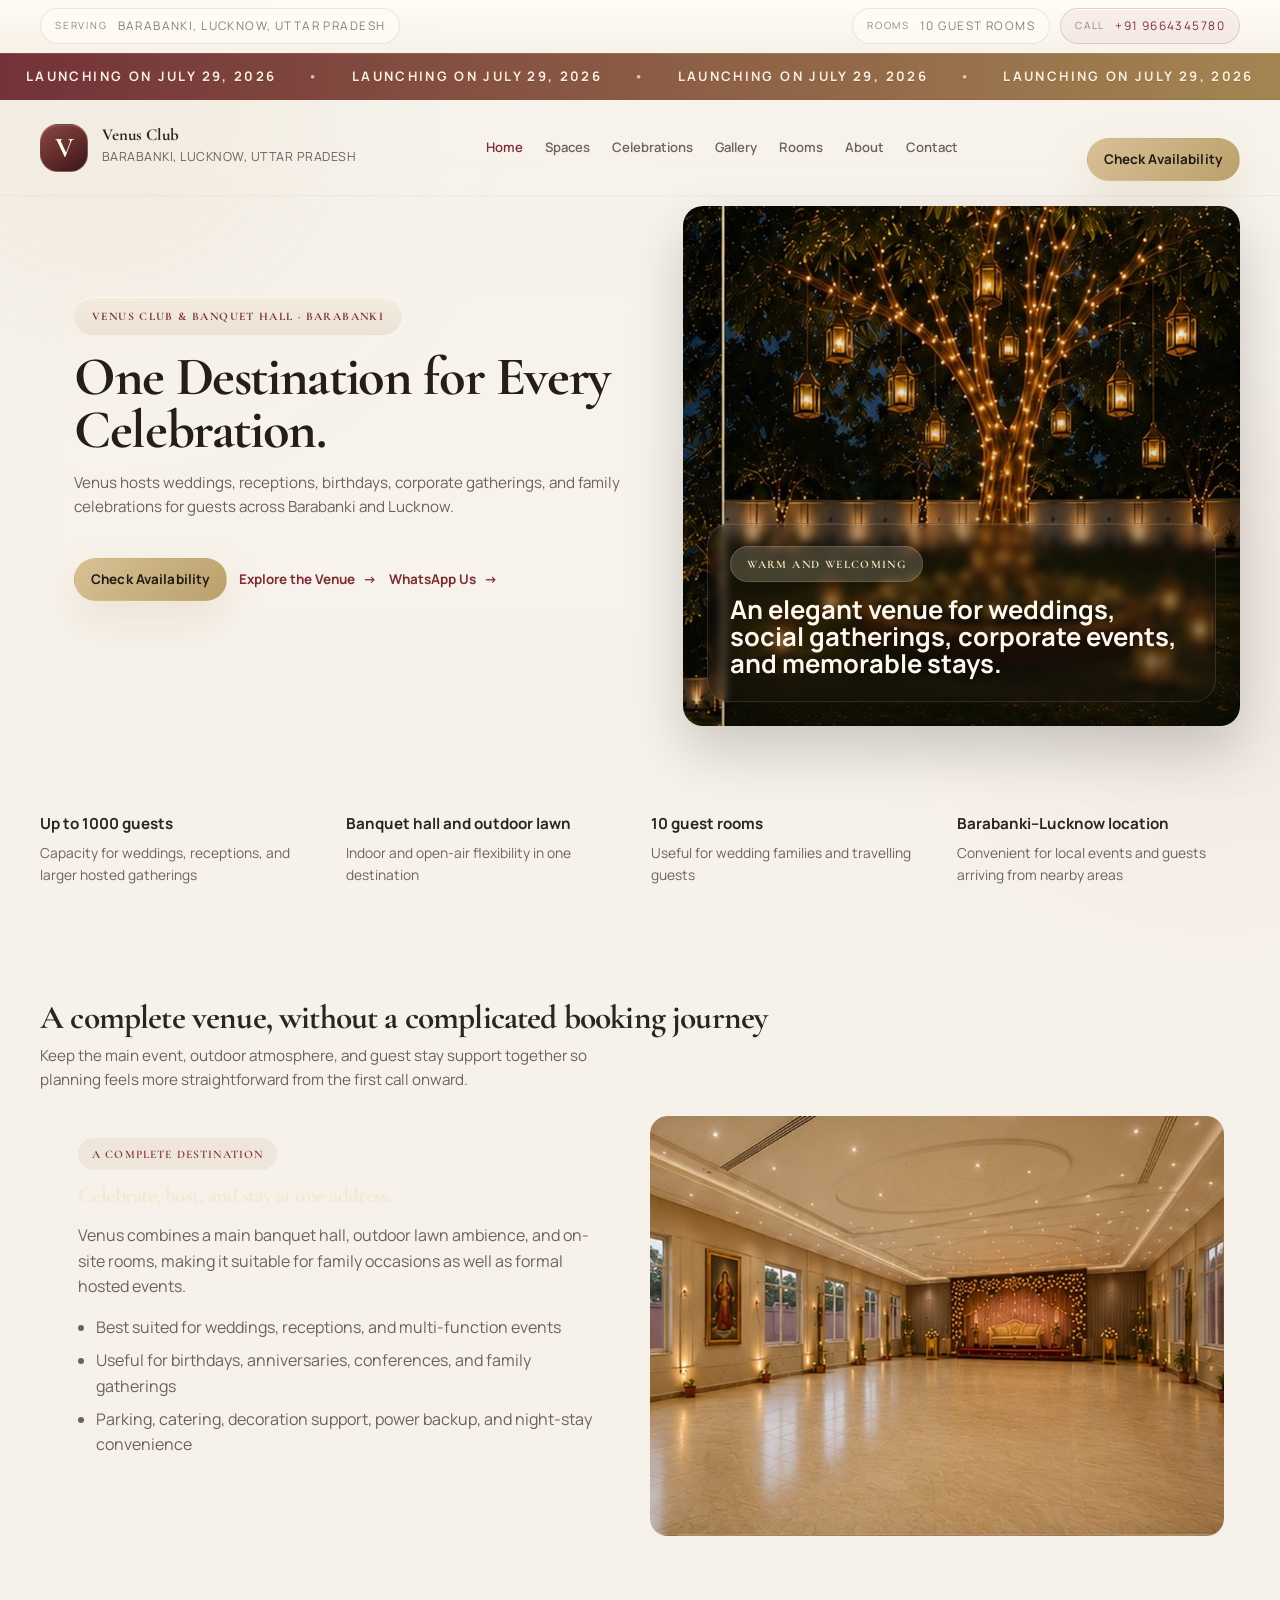
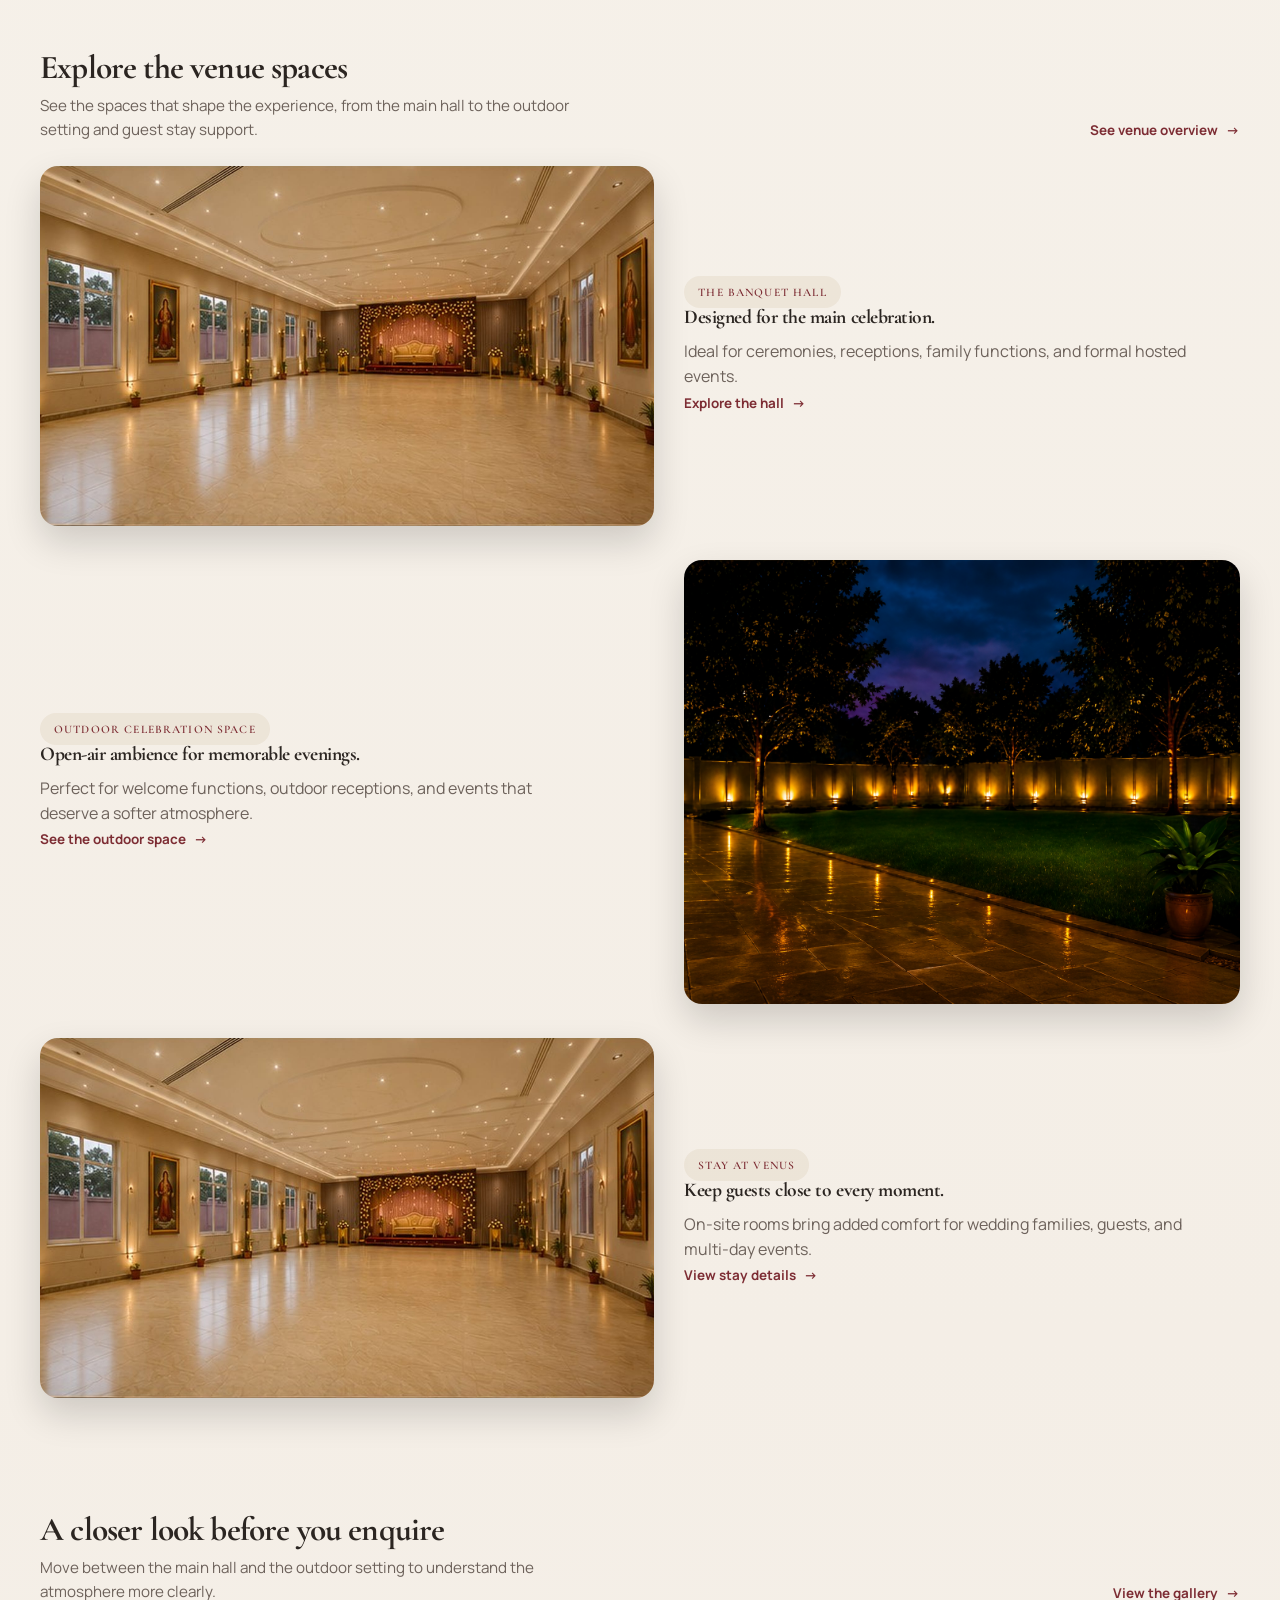
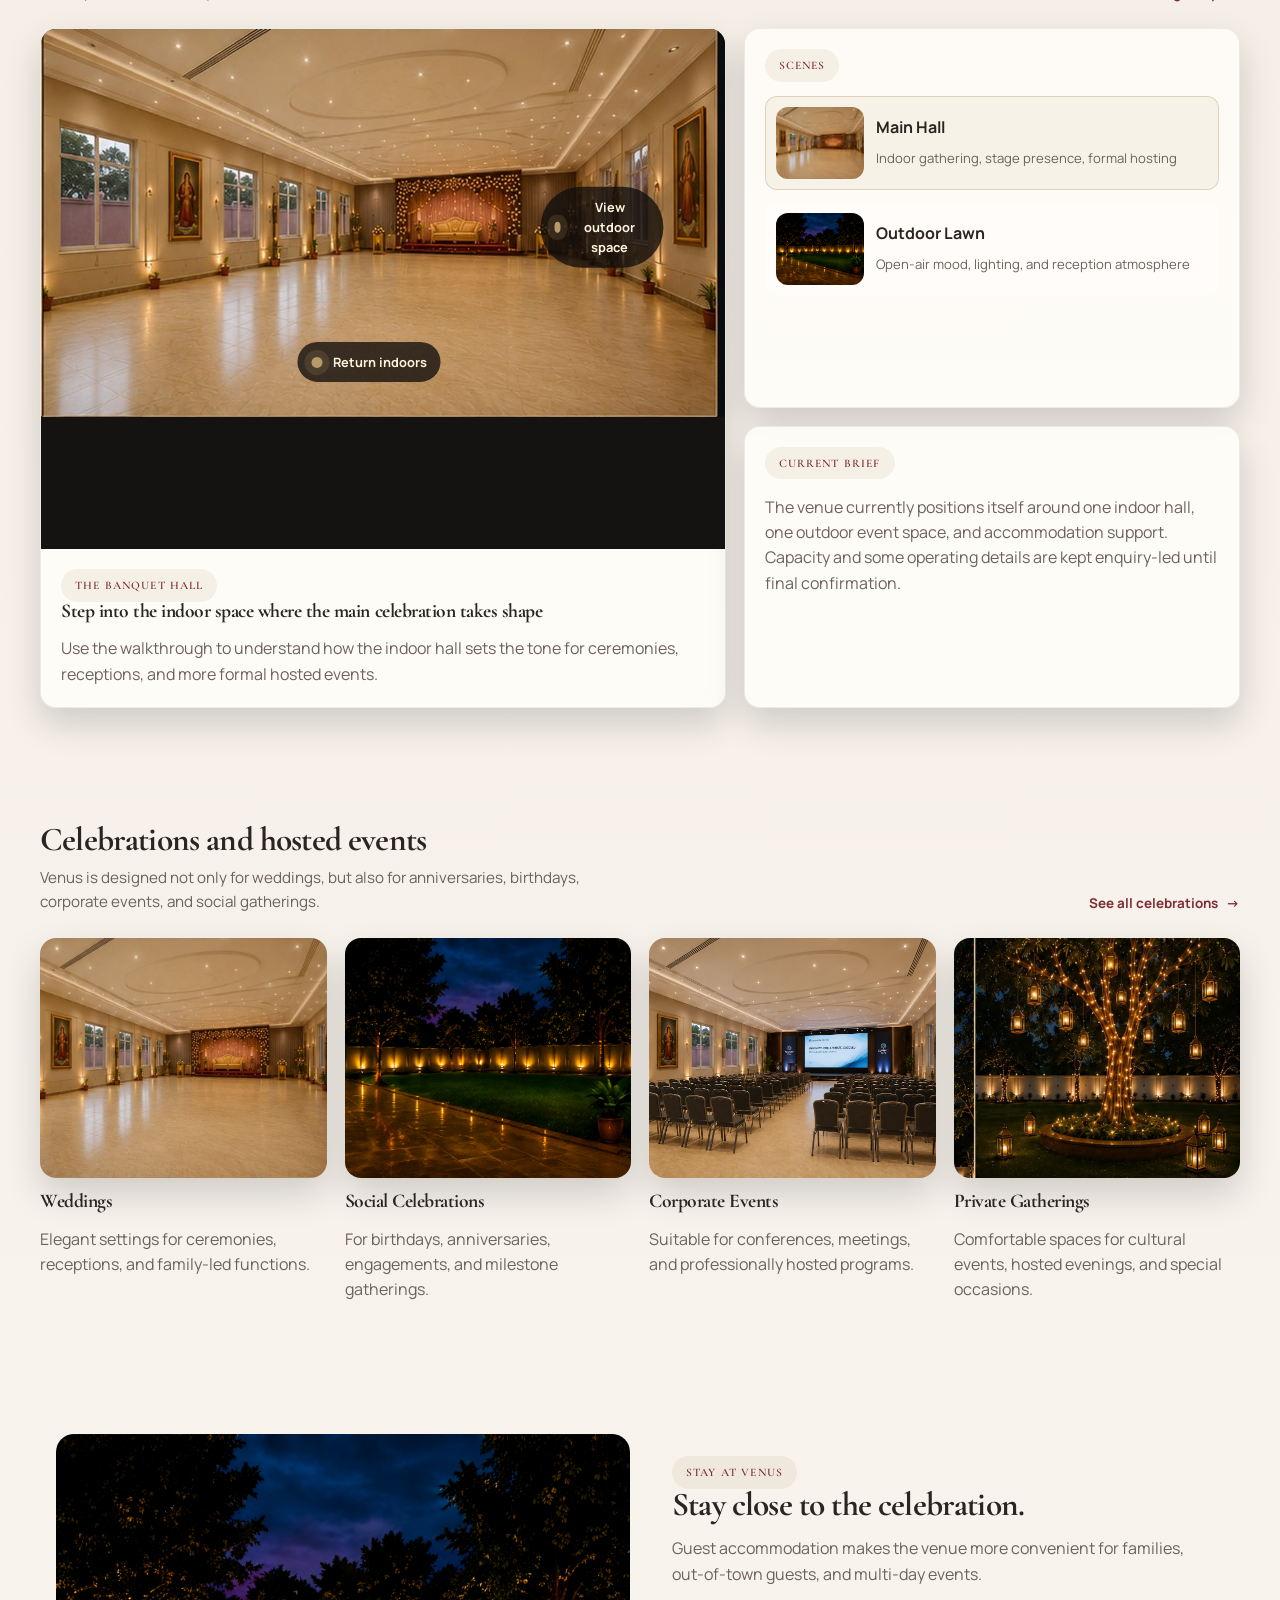
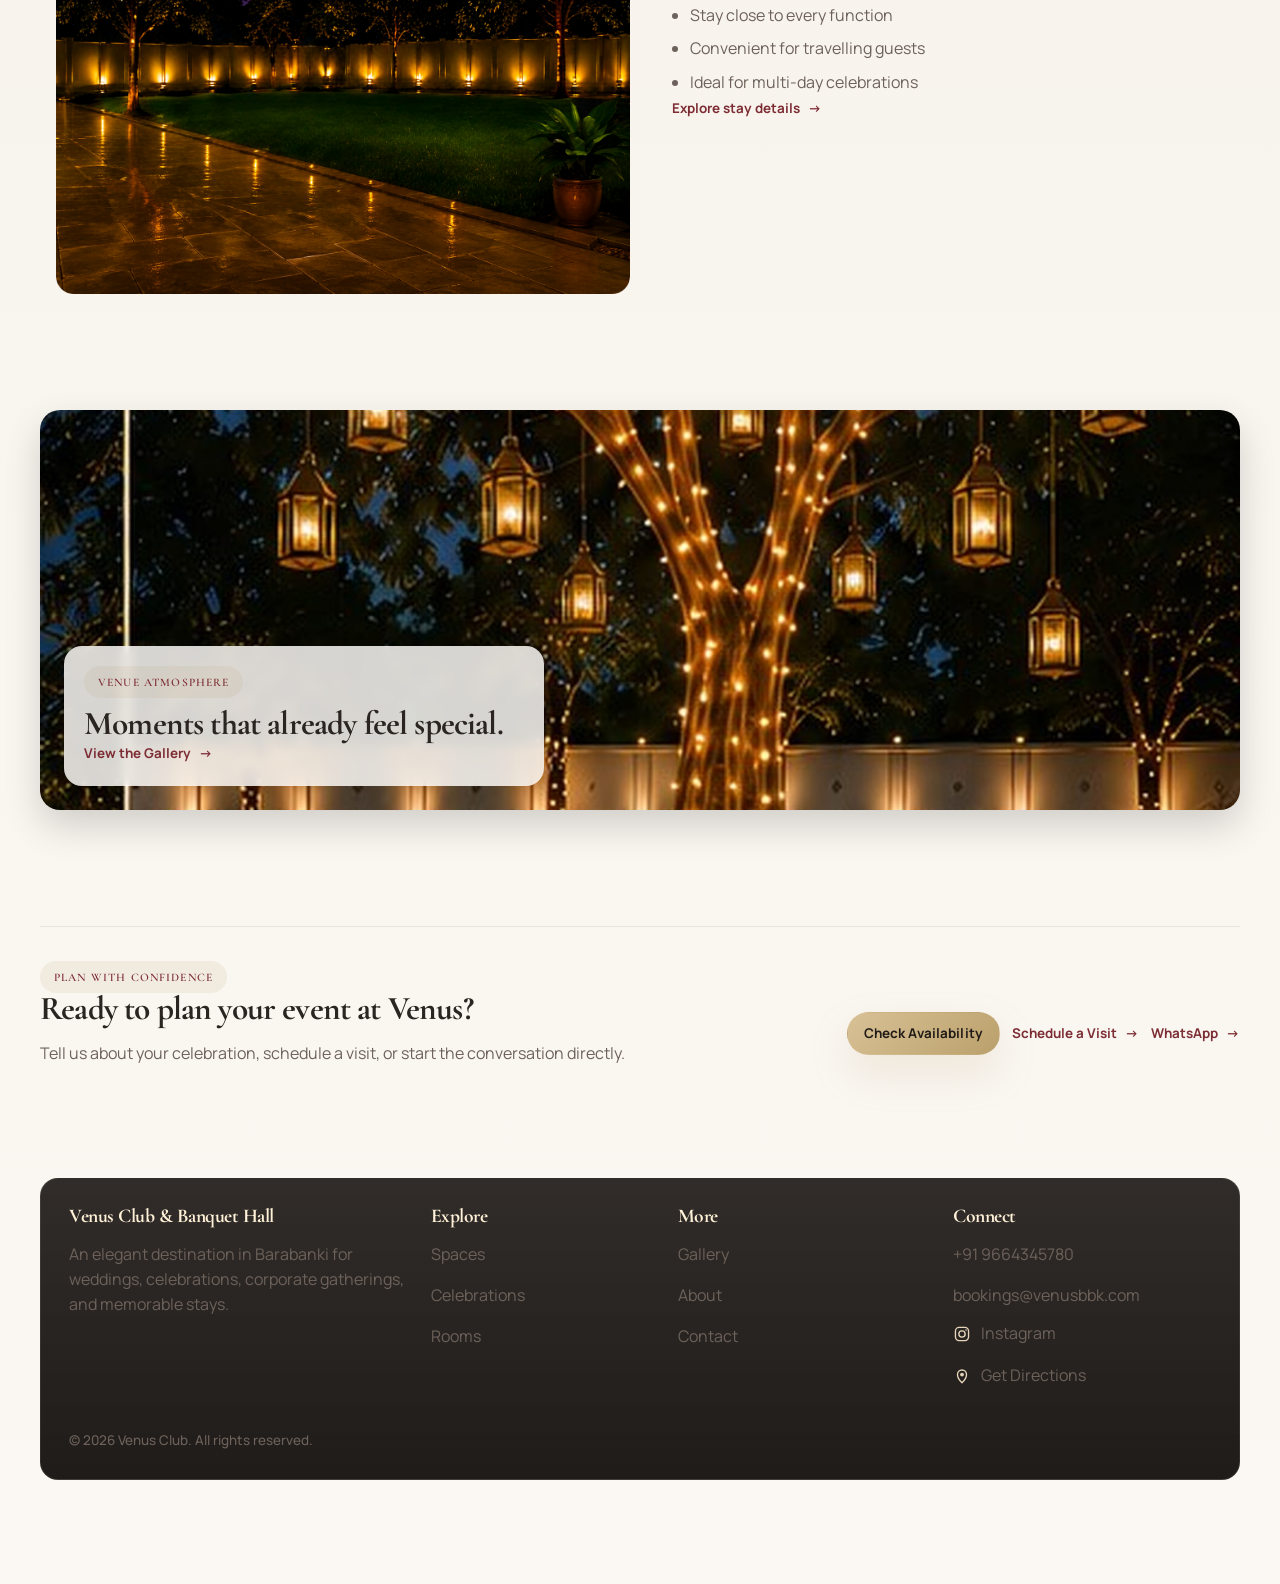
==== commit a2275375: "refine: align ux structure and navigation" ====
--- a/index.html
+++ b/index.html
@@ -171,7 +171,7 @@
       href="https://fonts.googleapis.com/css2?family=Cormorant+Garamond:wght@500;600;700&family=Manrope:wght@400;500;600;700;800&display=swap"
       rel="stylesheet"
     />
-    <link rel="stylesheet" href="styles.css?v=20260718b" />
+    <link rel="stylesheet" href="styles.css?v=20260719a" />
   </head>
   <body>
     <div class="shell">
@@ -186,7 +186,7 @@
             </div>
             <div class="meta-cluster">
               <span class="meta-chip">
-                <span class="meta-chip__label">Stay</span>
+                <span class="meta-chip__label">Rooms</span>
                 <span data-site-room-count></span>
               </span>
               <a class="meta-chip meta-chip--accent" data-phone-link href="#">
@@ -212,15 +212,15 @@
           </a>
           <nav class="nav" aria-label="Primary">
             <a class="is-current" href="index.html">Home</a>
-            <a href="venue.html">The Venue</a>
+            <a href="venue.html">Spaces</a>
             <a href="celebrations.html">Celebrations</a>
-            <a href="stay.html">Stay</a>
             <a href="gallery.html">Gallery</a>
+            <a href="stay.html">Rooms</a>
             <a href="about.html">About</a>
             <a href="contact.html">Contact</a>
           </nav>
           <div class="nav-cta">
-            <a class="button" href="contact.html">Plan Your Event</a>
+            <a class="button" href="contact.html">Check Availability</a>
           </div>
           <button class="menu-button" type="button" data-menu-toggle aria-expanded="false">
             Menu
@@ -228,27 +228,28 @@
         </div>
         <div class="mobile-nav" hidden data-mobile-nav>
           <a href="index.html">Home</a>
-          <a href="venue.html">The Venue</a>
+          <a href="venue.html">Spaces</a>
           <a href="celebrations.html">Celebrations</a>
-          <a href="stay.html">Stay</a>
           <a href="gallery.html">Gallery</a>
+          <a href="stay.html">Rooms</a>
           <a href="about.html">About</a>
           <a href="contact.html">Contact</a>
+          <a href="contact.html">Check Availability</a>
         </div>
       </header>
 
       <main>
         <section class="hero">
           <div class="hero-card">
-            <span class="eyebrow">Barabanki, Lucknow, and nearby service areas</span>
-            <h1 data-site-business></h1>
-            <div class="hero-tagline">
-              <span data-site-tagline></span>
-            </div>
-            <p data-site-hero></p>
+            <span class="eyebrow">Venus Club &amp; Banquet Hall · Barabanki</span>
+            <h1 data-site-tagline></h1>
+            <p>
+              Venus hosts weddings, receptions, birthdays, corporate gatherings, and family celebrations for guests across Barabanki and Lucknow.
+            </p>
             <div class="cta-row">
-              <a class="button" href="contact.html">Plan Your Celebration</a>
+              <a class="button" href="contact.html">Check Availability</a>
               <a class="text-link" href="venue.html">Explore the Venue</a>
+              <a class="text-link" data-whatsapp-link href="#">WhatsApp Us</a>
             </div>
           </div>
           <div class="hero-visual">
@@ -262,38 +263,50 @@
         </section>
 
         <section class="section">
+          <div class="fact-strip fact-strip--hero">
+            <div class="fact-inline">
+              <strong>Up to 1000 guests</strong>
+              <span>Capacity for weddings, receptions, and larger hosted gatherings</span>
+            </div>
+            <div class="fact-inline">
+              <strong>Banquet hall and outdoor lawn</strong>
+              <span>Indoor and open-air flexibility in one destination</span>
+            </div>
+            <div class="fact-inline">
+              <strong data-site-room-count></strong>
+              <span>Useful for wedding families and travelling guests</span>
+            </div>
+            <div class="fact-inline">
+              <strong>Barabanki–Lucknow location</strong>
+              <span>Convenient for local events and guests arriving from nearby areas</span>
+            </div>
+          </div>
+        </section>
+
+        <section class="section">
           <div class="section-heading">
             <div>
-              <h2>Everything your celebration needs, in one place</h2>
+              <h2>A complete venue, without a complicated booking journey</h2>
               <p>
-                Host the main event, welcome guests comfortably, and keep the experience together from the first function to the final farewell.
+                Keep the main event, outdoor atmosphere, and guest stay support together so planning feels more straightforward from the first call onward.
               </p>
             </div>
           </div>
           <div class="split-feature">
             <div class="split-feature__copy">
               <span class="eyebrow">A complete destination</span>
-              <h3 class="display-copy">Celebrate, gather, and stay at one address.</h3>
+              <h3 class="display-copy">Celebrate, host, and stay at one address.</h3>
               <p>
-                Venus combines a large event setting with outdoor ambience and guest accommodation, making it ideal for both family celebrations and hosted events.
+                Venus combines a main banquet hall, outdoor lawn ambience, and on-site rooms, making it suitable for family occasions as well as formal hosted events.
               </p>
+              <ul class="space-meta">
+                <li>Best suited for weddings, receptions, and multi-function events</li>
+                <li>Useful for birthdays, anniversaries, conferences, and family gatherings</li>
+                <li>Parking, catering, decoration support, power backup, and night-stay convenience</li>
+              </ul>
             </div>
             <div class="split-feature__visual">
               <img src="venue-hall.jpeg" alt="Main banquet hall view at Venus Club" />
-            </div>
-          </div>
-          <div class="fact-strip">
-            <div class="fact-inline">
-              <strong>Indoor banquet hall</strong>
-              <span>For ceremonies, receptions, and hosted gatherings</span>
-            </div>
-            <div class="fact-inline">
-              <strong>Outdoor celebration space</strong>
-              <span>For open-air events and evening ambience</span>
-            </div>
-            <div class="fact-inline">
-              <strong data-site-room-count></strong>
-              <span>For wedding families and out-of-town guests</span>
             </div>
           </div>
         </section>
@@ -423,9 +436,9 @@
         <section class="section">
           <div class="section-heading">
             <div>
-              <h2>Celebrations of every kind</h2>
+              <h2>Celebrations and hosted events</h2>
               <p>
-                From weddings to social occasions and corporate gatherings, Venus is designed to host with ease.
+                Venus is designed not only for weddings, but also for anniversaries, birthdays, corporate events, and social gatherings.
               </p>
             </div>
             <a class="text-link" href="celebrations.html">See all celebrations</a>
@@ -502,7 +515,7 @@
               <p>Tell us about your celebration, schedule a visit, or start the conversation directly.</p>
             </div>
             <div class="button-row">
-              <a class="button" href="contact.html">Plan Your Event</a>
+              <a class="button" href="contact.html">Check Availability</a>
               <a class="text-link" href="contact.html#schedule-visit">Schedule a Visit</a>
               <a class="text-link" data-whatsapp-link href="#">WhatsApp</a>
             </div>
@@ -519,9 +532,9 @@
             </div>
             <div>
               <h3>Explore</h3>
-              <p><a href="venue.html">The Venue</a></p>
+              <p><a href="venue.html">Spaces</a></p>
               <p><a href="celebrations.html">Celebrations</a></p>
-              <p><a href="stay.html">Stay</a></p>
+              <p><a href="stay.html">Rooms</a></p>
             </div>
             <div>
               <h3>More</h3>
@@ -552,7 +565,7 @@
       </div>
     </div>
 
-    <script src="site-data.js?v=20260718c"></script>
-    <script src="app.js?v=20260718c"></script>
+    <script src="site-data.js?v=20260719a"></script>
+    <script src="app.js?v=20260719a"></script>
   </body>
 </html>
--- a/styles.css
+++ b/styles.css
@@ -256,17 +256,18 @@
 }
 
 .topbar__inner {
-  display: flex;
-  align-items: center;
-  justify-content: space-between;
-  gap: 20px;
-  padding: 16px 0;
+  display: grid;
+  grid-template-columns: auto minmax(0, 1fr) auto;
+  align-items: center;
+  gap: 28px;
+  padding: 14px 0;
 }
 
 .brand {
   display: flex;
   align-items: center;
   gap: 14px;
+  min-width: 0;
 }
 
 .brand__mark {
@@ -312,13 +313,16 @@
 .nav {
   display: flex;
   align-items: center;
-  gap: 18px;
+  gap: 22px;
+  justify-self: center;
+  min-width: 0;
 }
 
 .nav a {
   color: var(--text-soft);
-  font-size: 0.84rem;
+  font-size: 0.82rem;
   font-weight: 600;
+  white-space: nowrap;
   transition: color 160ms ease;
 }
 
@@ -331,6 +335,7 @@
   display: flex;
   align-items: center;
   gap: 16px;
+  justify-self: end;
 }
 
 .text-link {
@@ -377,8 +382,8 @@
 }
 
 .hero {
-  align-items: start;
-  padding-top: 18px;
+  align-items: center;
+  padding-top: 10px;
 }
 
 .hero-card,
@@ -413,8 +418,8 @@
 }
 
 .hero-card {
-  justify-content: flex-start;
-  padding-top: 8px;
+  justify-content: center;
+  padding-top: 0;
 }
 
 .eyebrow {
@@ -472,7 +477,7 @@
 .hero-card p,
 .page-hero__copy p,
 .section-heading p {
-  font-size: 0.92rem;
+  font-size: 0.95rem;
   max-width: 62ch;
 }
 
@@ -563,12 +568,12 @@
 .hero-visual,
 .page-hero__visual {
   position: relative;
-  min-height: 540px;
+  min-height: 520px;
   border-radius: 20px;
   overflow: hidden;
   box-shadow: var(--shadow-xl);
   background:
-    linear-gradient(180deg, rgba(19, 15, 11, 0.04), rgba(19, 15, 11, 0.38)),
+    linear-gradient(180deg, rgba(19, 15, 11, 0.03), rgba(19, 15, 11, 0.22)),
     url("venue-garden.jpeg") center/cover;
 }
 
@@ -582,13 +587,13 @@
 .hero-visual--about,
 .hero-visual--contact {
   background:
-    linear-gradient(180deg, rgba(13, 11, 10, 0.08), rgba(13, 11, 10, 0.72)),
+    linear-gradient(180deg, rgba(13, 11, 10, 0.06), rgba(13, 11, 10, 0.52)),
     url("venue-hall.jpeg") center/cover;
 }
 
 .hero-visual--gallery {
   background:
-    linear-gradient(180deg, rgba(13, 11, 10, 0.08), rgba(13, 11, 10, 0.72)),
+    linear-gradient(180deg, rgba(13, 11, 10, 0.06), rgba(13, 11, 10, 0.48)),
     url("outdoor_lawn.png") center/cover;
 }
 
@@ -597,15 +602,16 @@
   inset: auto 24px 24px 24px;
   padding: 22px 22px 24px;
   border-radius: 22px;
-  background: linear-gradient(180deg, rgba(26, 20, 15, 0.14), rgba(26, 20, 15, 0.48));
-  border: 1px solid rgba(255, 245, 230, 0.14);
-  box-shadow: inset 0 1px 0 rgba(255, 247, 232, 0.08);
+  background: linear-gradient(180deg, rgba(28, 23, 18, 0.08), rgba(28, 23, 18, 0.34));
+  border: 1px solid rgba(255, 245, 230, 0.12);
+  box-shadow: inset 0 1px 0 rgba(255, 247, 232, 0.12);
+  backdrop-filter: blur(4px);
 }
 
 .hero-overlay .eyebrow {
   padding: 8px 16px;
-  background: rgba(249, 235, 209, 0.24);
-  color: #f8e0b7;
+  background: rgba(249, 235, 209, 0.2);
+  color: #f4dfbc;
   font-weight: 700;
   letter-spacing: 0.12em;
   border: 1px solid rgba(243, 215, 168, 0.18);
@@ -617,7 +623,7 @@
   font-size: clamp(1.55rem, 2vw, 2.15rem);
   line-height: 1.06;
   color: #fff8ef;
-  text-shadow: 0 2px 10px rgba(0, 0, 0, 0.18);
+  text-shadow: 0 2px 10px rgba(0, 0, 0, 0.12);
 }
 
 .metrics-grid,
@@ -744,11 +750,17 @@
 
 .fact-strip {
   display: grid;
-  grid-template-columns: repeat(3, 1fr);
+  grid-template-columns: repeat(4, 1fr);
   gap: 22px;
   margin-top: 34px;
   padding-top: 26px;
   border-top: 1px solid var(--line);
+}
+
+.fact-strip--hero {
+  margin-top: 0;
+  padding-top: 0;
+  border-top: 0;
 }
 
 .fact-inline {
@@ -893,15 +905,16 @@
   position: relative;
   overflow: hidden;
   border-radius: 20px;
-  min-height: 420px;
+  height: clamp(260px, 34vw, 400px);
   box-shadow: var(--shadow-lg);
 }
 
 .image-band img {
+  display: block;
   width: 100%;
   height: 100%;
-  min-height: 420px;
   object-fit: cover;
+  object-position: center 44%;
 }
 
 .image-band__copy {
@@ -1875,11 +1888,11 @@
 
 @media (max-width: 1120px) {
   .nav {
-    gap: 14px;
+    gap: 16px;
   }
 
   .nav a {
-    font-size: 0.88rem;
+    font-size: 0.78rem;
   }
 
   .metrics-grid,
@@ -2007,6 +2020,7 @@
 
   .topbar__inner {
     padding: 12px 0;
+    gap: 12px;
   }
 
   .brand__mark {
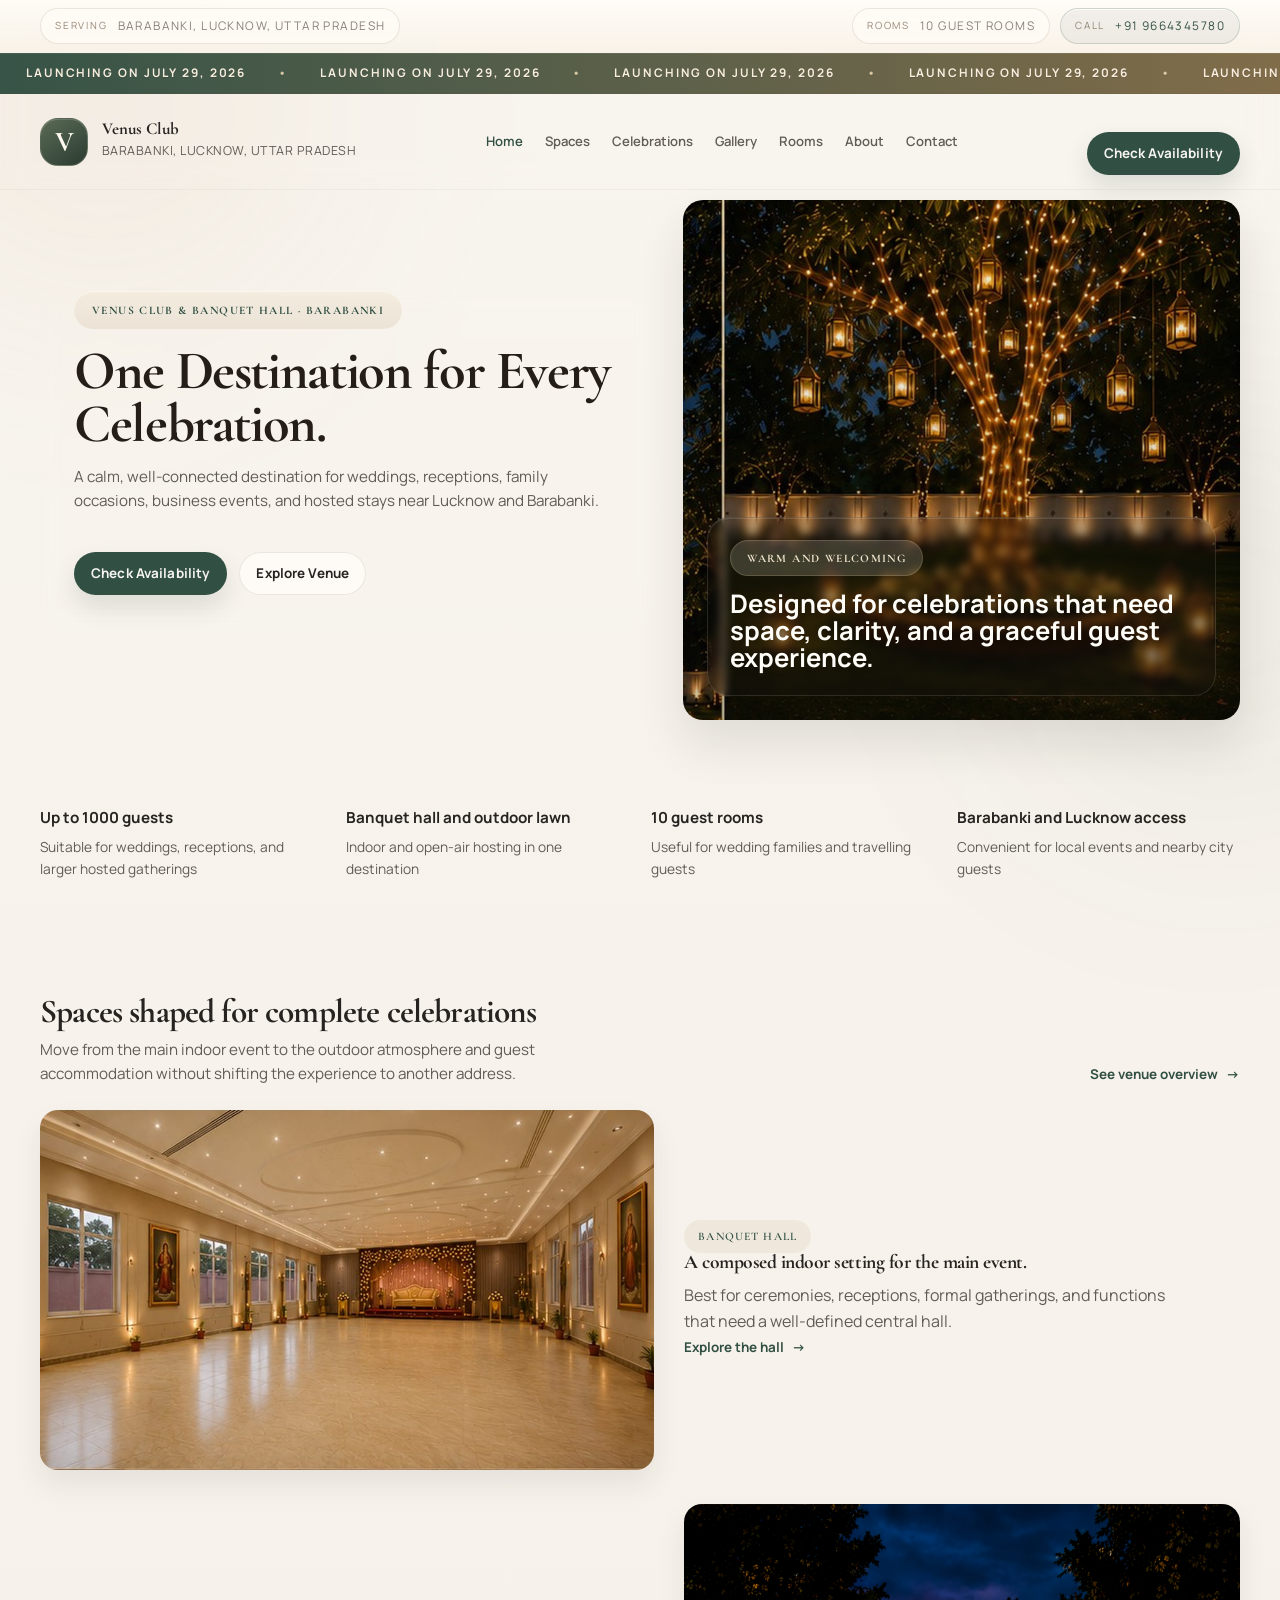
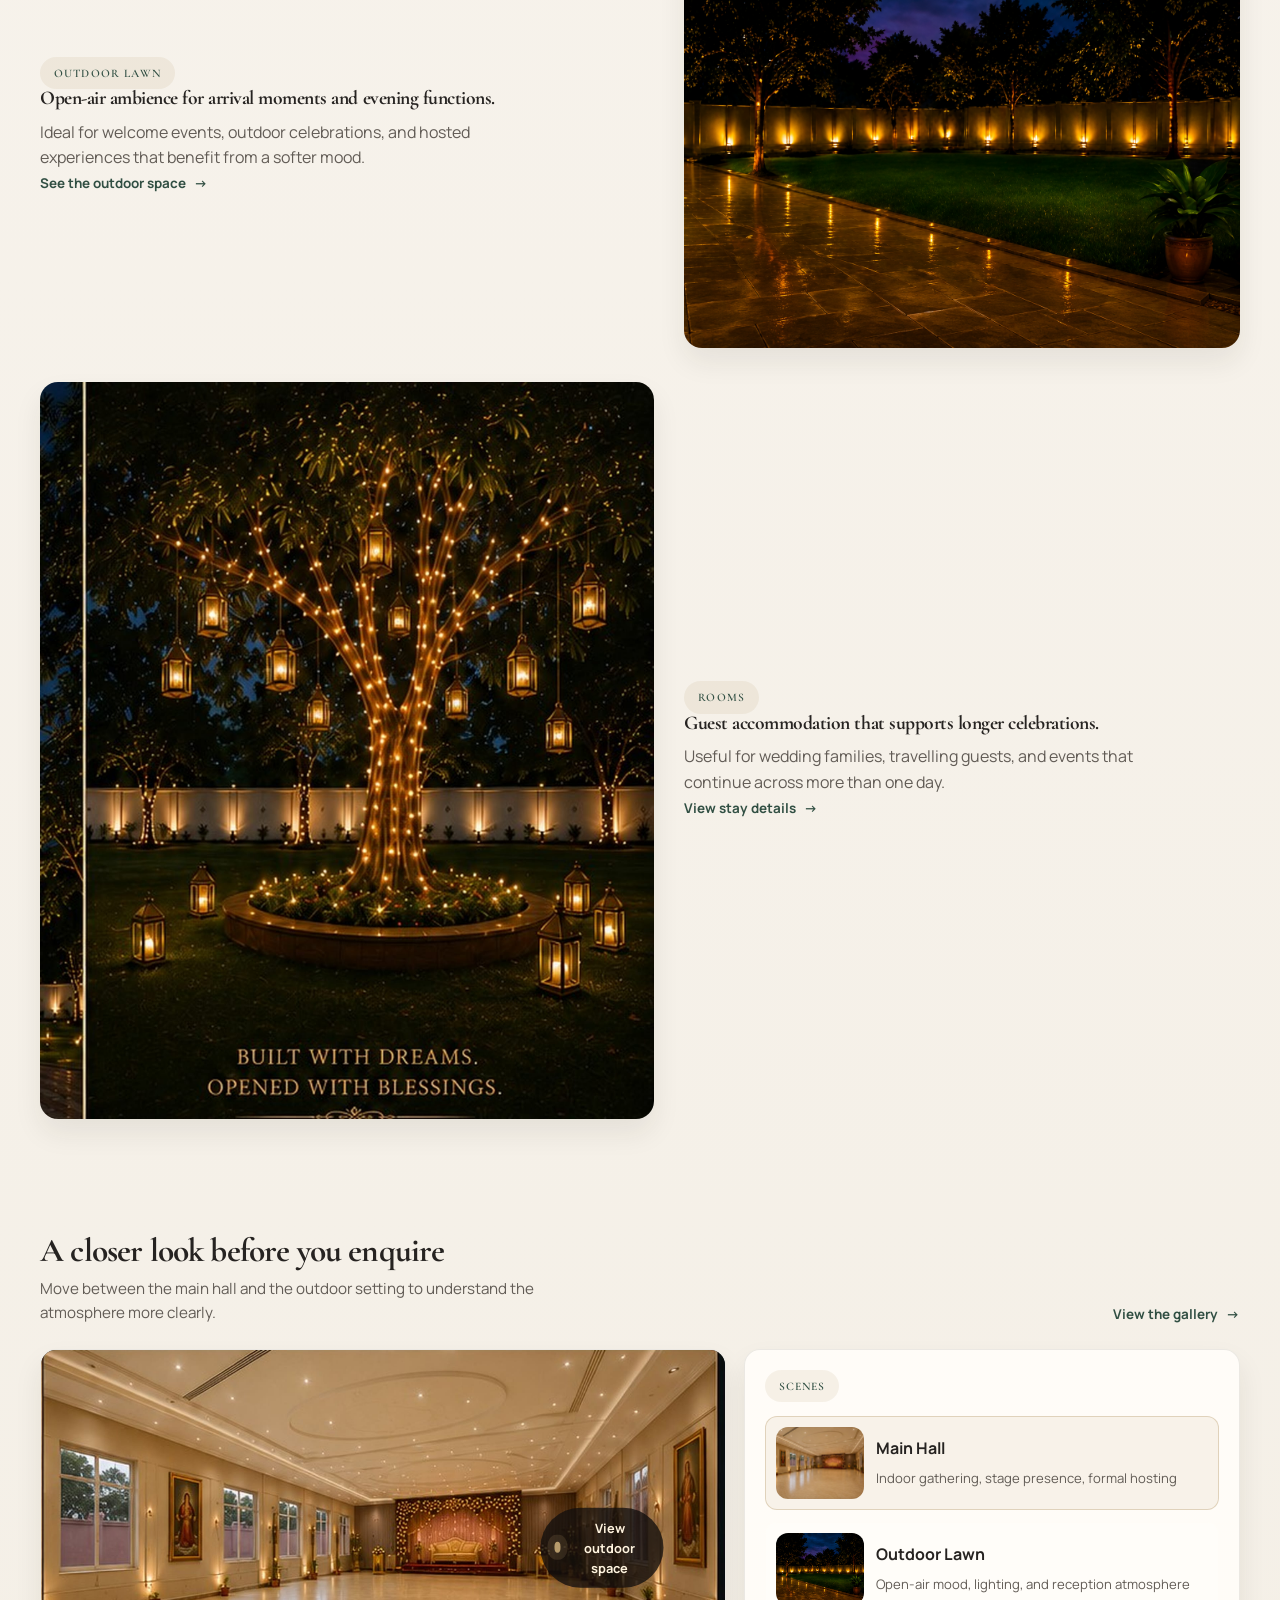
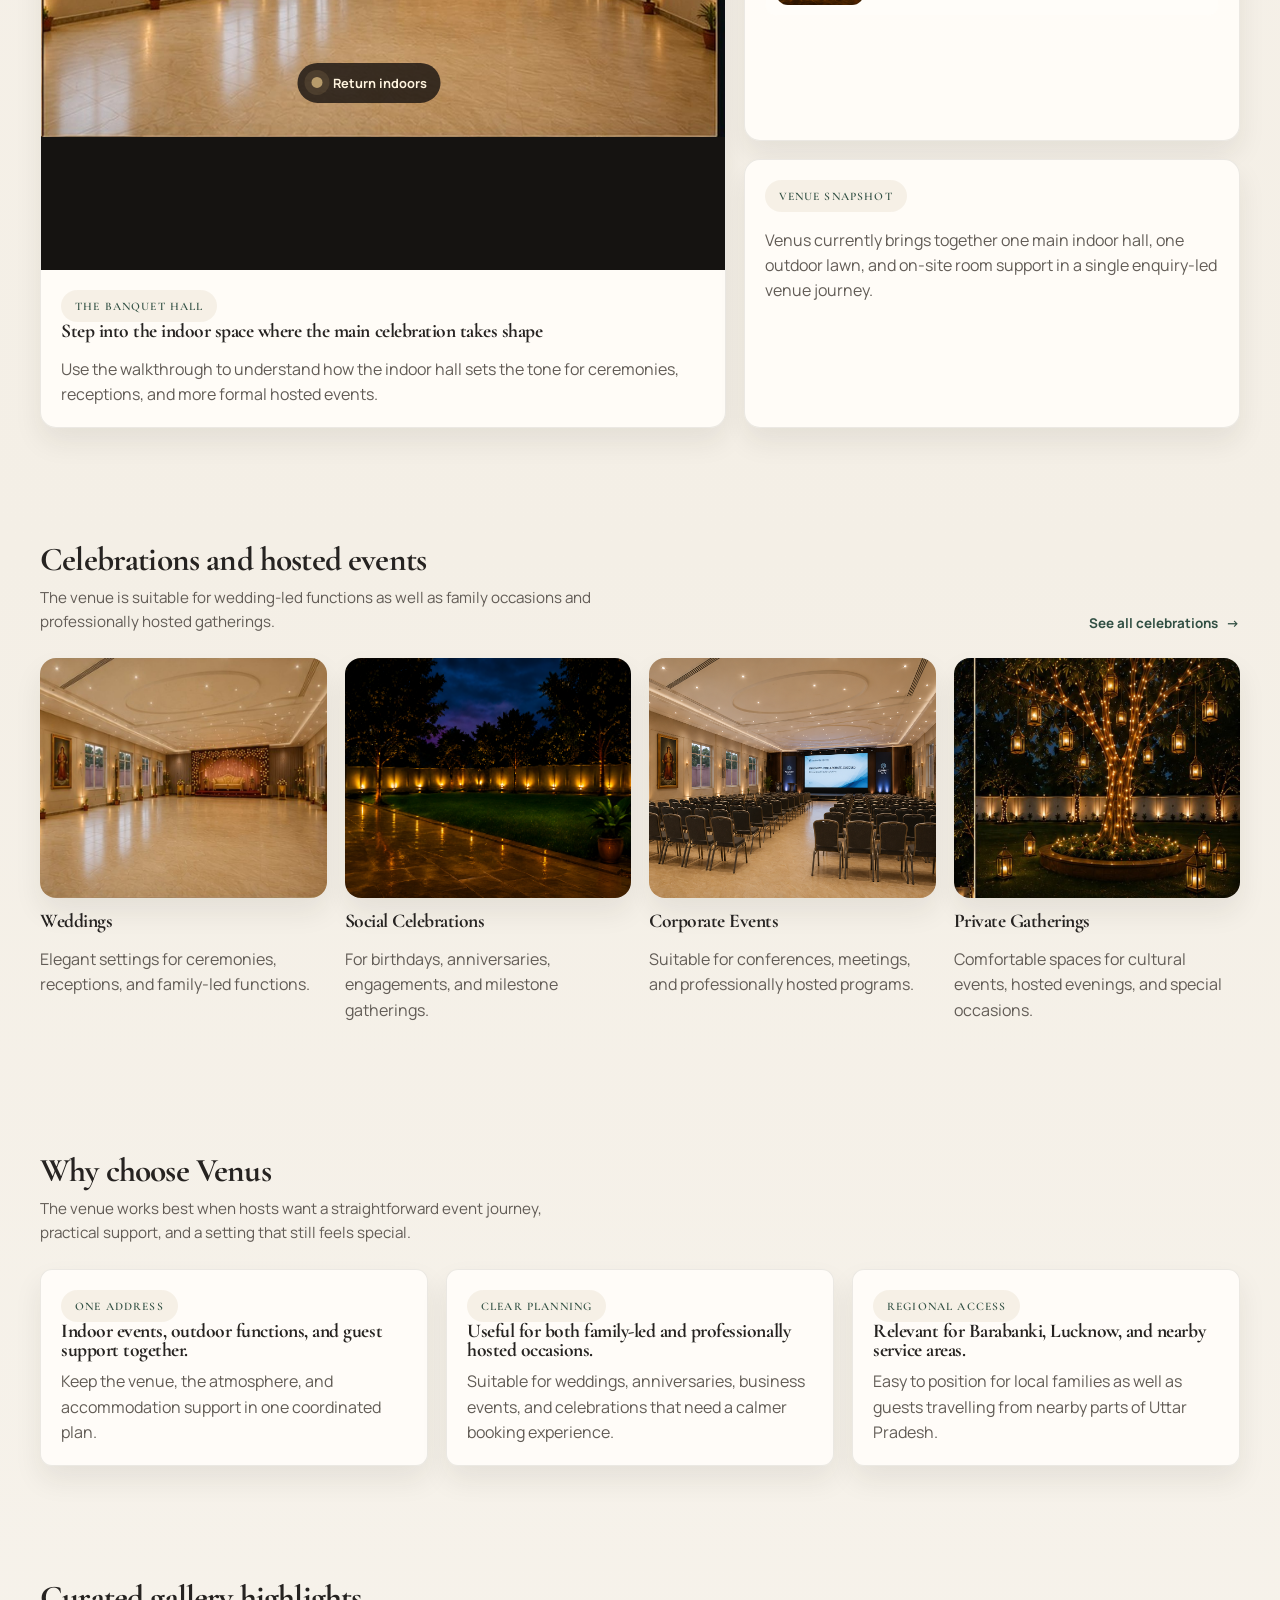
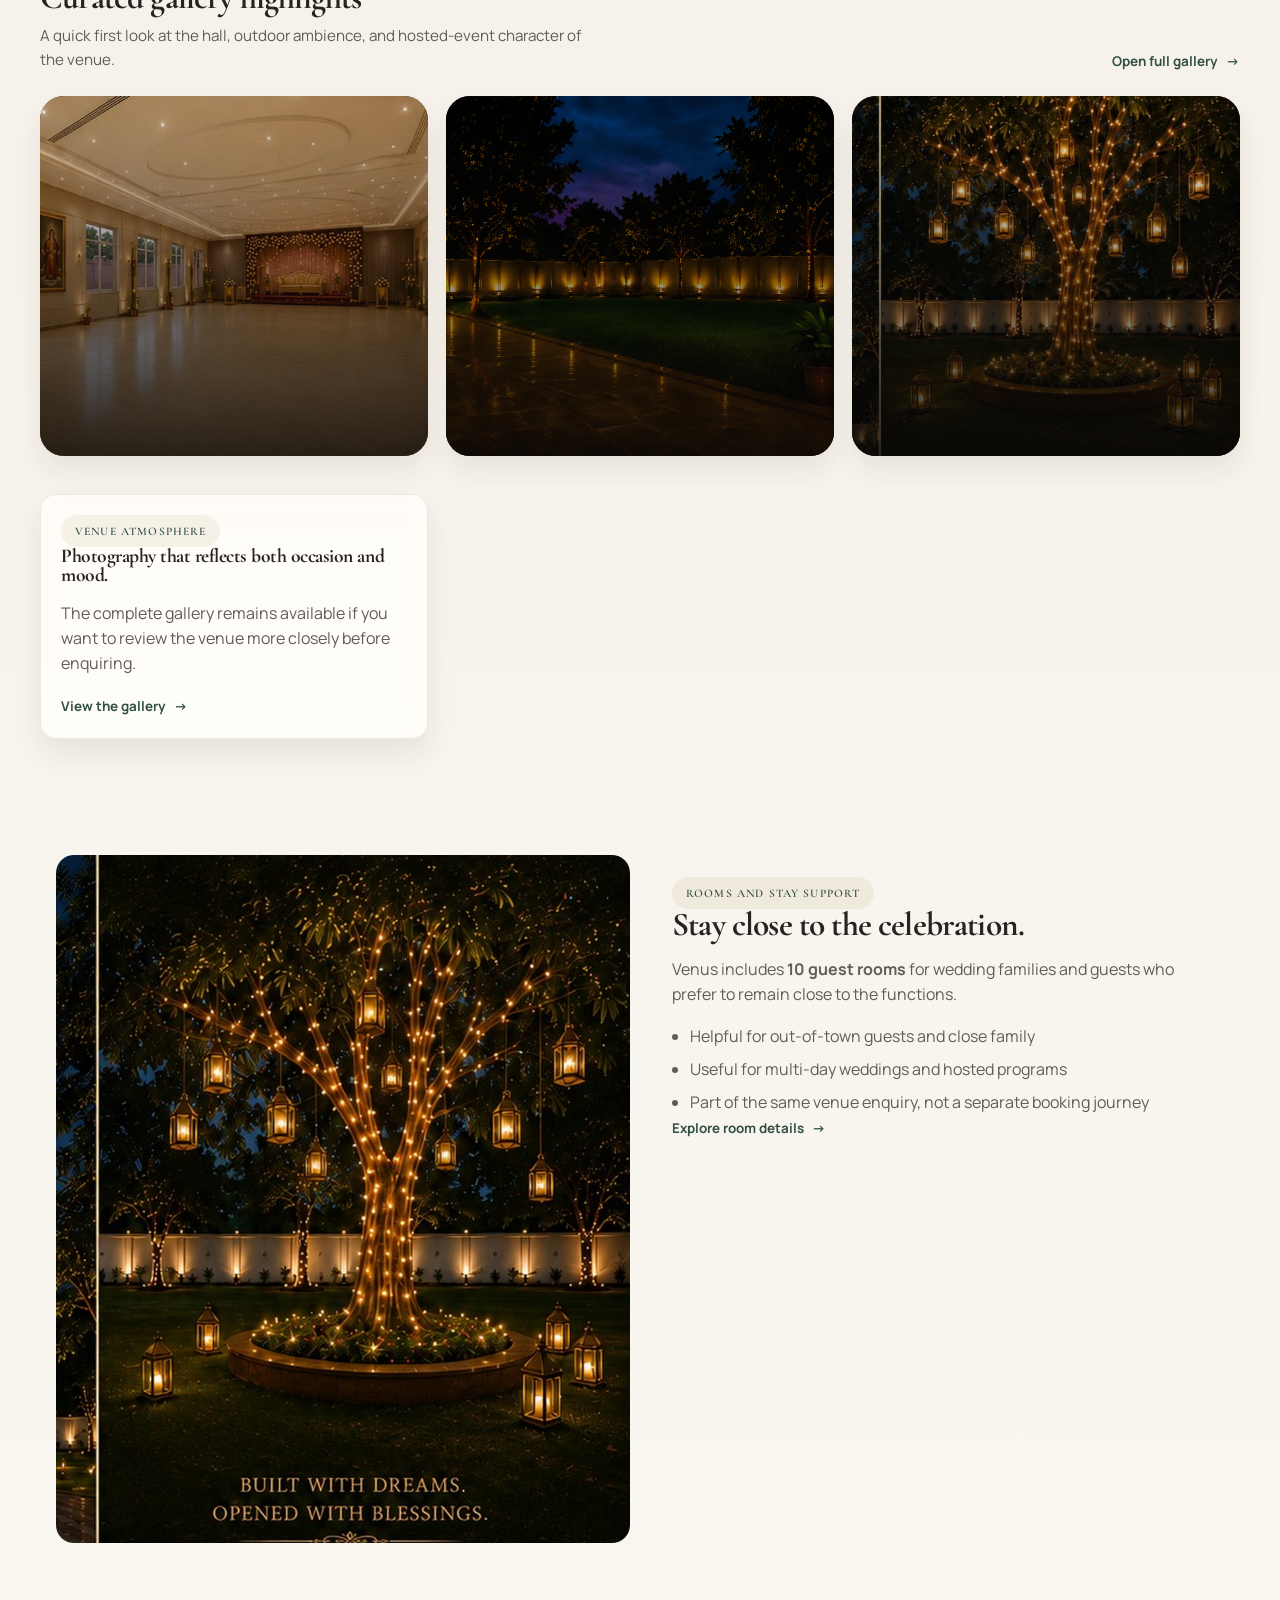
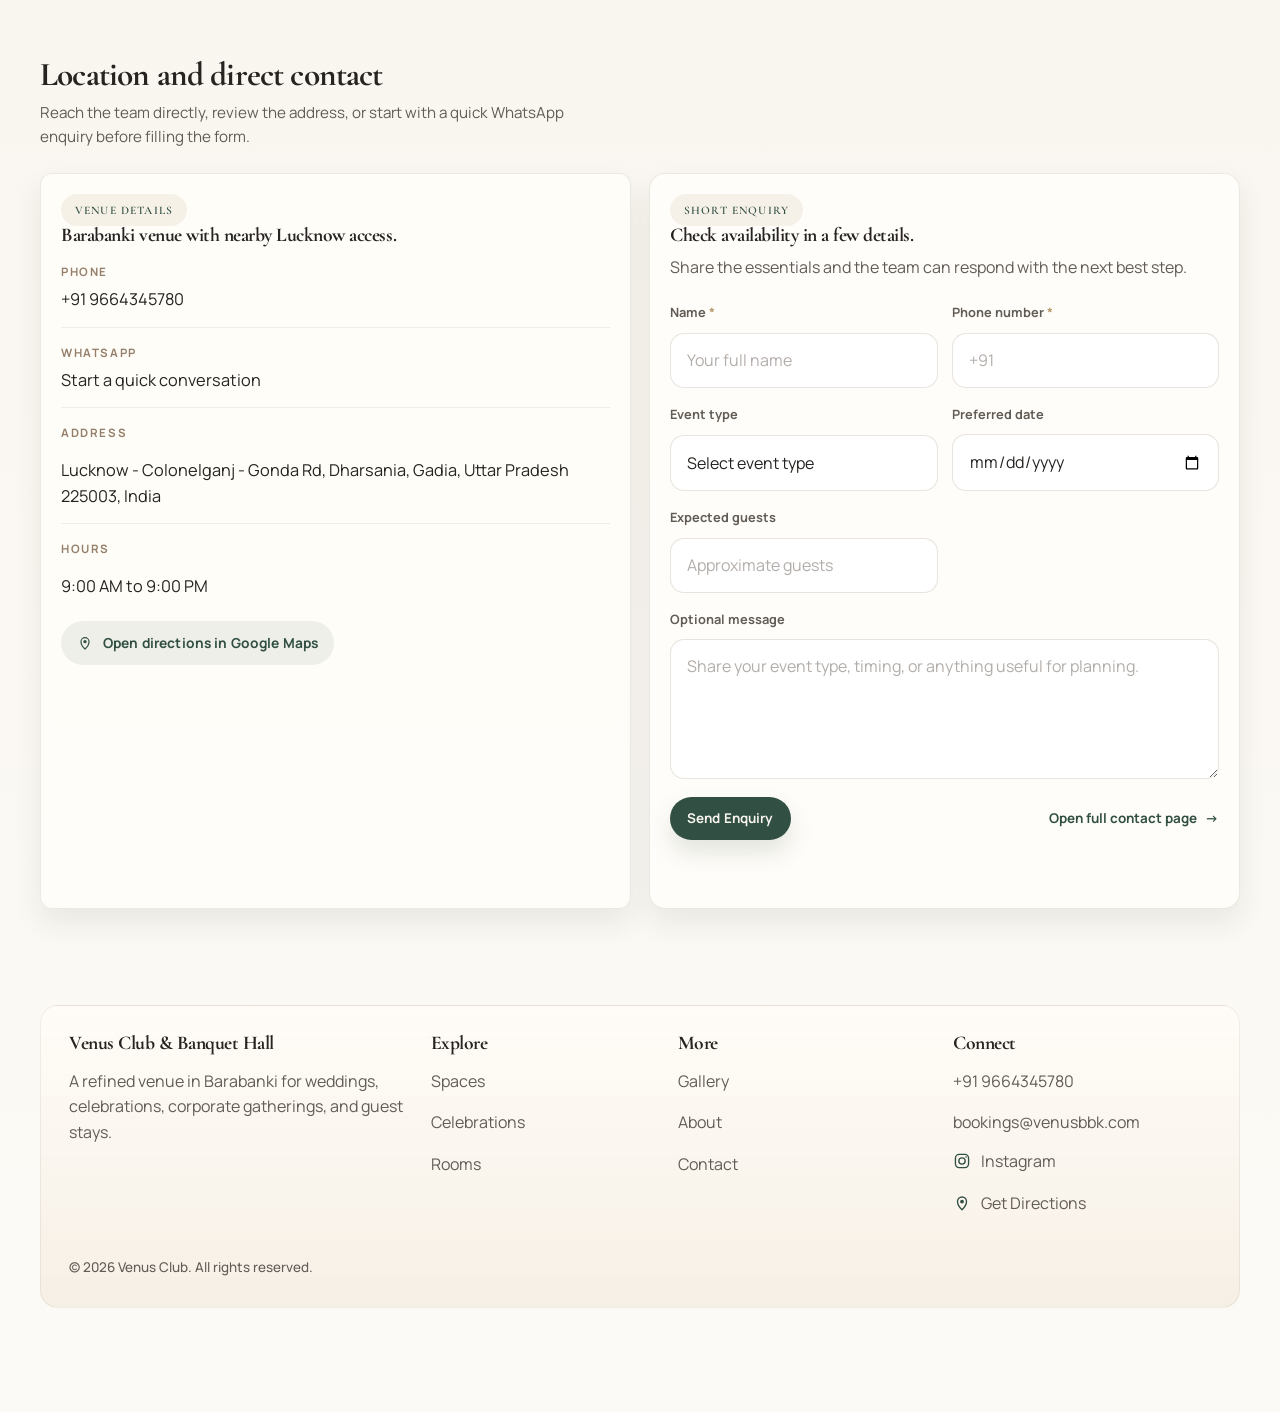
==== commit 96e7c0c4: "redesign: streamline venue ux and enquiry flow" ====
--- a/index.html
+++ b/index.html
@@ -3,7 +3,7 @@
   <head>
     <meta charset="UTF-8" />
     <meta name="viewport" content="width=device-width, initial-scale=1.0" />
-    <title>Wedding Venue, Banquet Hall & Outdoor Lawn in Barabanki near Lucknow | Venus Club</title>
+    <title>Wedding Venue, Banquet Hall &amp; Outdoor Lawn in Barabanki near Lucknow | Venus Club</title>
     <meta
       name="description"
       content="Venus Club is a wedding venue, banquet hall, and outdoor lawn in Barabanki near Lucknow with 10 guest rooms, parking, catering, decoration support, power backup, and capacity for up to 1000 guests."
@@ -14,17 +14,17 @@
     />
     <link rel="canonical" href="https://venusbbk.com/" />
     <meta property="og:type" content="website" />
-    <meta property="og:title" content="Wedding Venue, Banquet Hall & Outdoor Lawn in Barabanki near Lucknow | Venus Club" />
+    <meta property="og:title" content="Wedding Venue, Banquet Hall &amp; Outdoor Lawn in Barabanki near Lucknow | Venus Club" />
     <meta
       property="og:description"
       content="An elegant venue in Barabanki near Lucknow for weddings, receptions, outdoor celebrations, business events, and guest stays."
     />
     <meta property="og:url" content="https://venusbbk.com/" />
-    <meta property="og:site_name" content="Venus Club & Banquet Hall" />
+    <meta property="og:site_name" content="Venus Club &amp; Banquet Hall" />
     <meta property="og:image" content="https://venusbbk.com/outdoor_lawn.png" />
     <meta property="og:image:alt" content="Outdoor venue ambience at Venus Club in Barabanki" />
     <meta name="twitter:card" content="summary_large_image" />
-    <meta name="twitter:title" content="Wedding Venue, Banquet Hall & Outdoor Lawn in Barabanki near Lucknow | Venus Club" />
+    <meta name="twitter:title" content="Wedding Venue, Banquet Hall &amp; Outdoor Lawn in Barabanki near Lucknow | Venus Club" />
     <meta
       name="twitter:description"
       content="Explore Venus Club, a banquet hall and outdoor event venue in Barabanki near Lucknow with lawn space, guest rooms, and full event-support planning."
@@ -168,10 +168,10 @@
     <link rel="preconnect" href="https://fonts.googleapis.com" />
     <link rel="preconnect" href="https://fonts.gstatic.com" crossorigin />
     <link
-      href="https://fonts.googleapis.com/css2?family=Cormorant+Garamond:wght@500;600;700&family=Manrope:wght@400;500;600;700;800&display=swap"
+      href="https://fonts.googleapis.com/css2?family=Cormorant+Garamond:wght@500;600;700&amp;family=Manrope:wght@400;500;600;700;800&amp;display=swap"
       rel="stylesheet"
     />
-    <link rel="stylesheet" href="styles.css?v=20260719a" />
+    <link rel="stylesheet" href="styles.css?v=20260719b" />
   </head>
   <body>
     <div class="shell">
@@ -244,79 +244,33 @@
             <span class="eyebrow">Venus Club &amp; Banquet Hall · Barabanki</span>
             <h1 data-site-tagline></h1>
             <p>
-              Venus hosts weddings, receptions, birthdays, corporate gatherings, and family celebrations for guests across Barabanki and Lucknow.
+              A calm, well-connected destination for weddings, receptions, family occasions, business events, and hosted stays near Lucknow and Barabanki.
             </p>
             <div class="cta-row">
               <a class="button" href="contact.html">Check Availability</a>
-              <a class="text-link" href="venue.html">Explore the Venue</a>
-              <a class="text-link" data-whatsapp-link href="#">WhatsApp Us</a>
+              <a class="button-ghost" href="venue.html">Explore Venue</a>
             </div>
           </div>
           <div class="hero-visual">
             <div class="hero-overlay">
               <span class="eyebrow">Warm and welcoming</span>
               <strong>
-                An elegant venue for weddings, social gatherings, corporate events, and memorable stays.
+                Designed for celebrations that need space, clarity, and a graceful guest experience.
               </strong>
             </div>
           </div>
         </section>
 
         <section class="section">
-          <div class="fact-strip fact-strip--hero">
-            <div class="fact-inline">
-              <strong>Up to 1000 guests</strong>
-              <span>Capacity for weddings, receptions, and larger hosted gatherings</span>
-            </div>
-            <div class="fact-inline">
-              <strong>Banquet hall and outdoor lawn</strong>
-              <span>Indoor and open-air flexibility in one destination</span>
-            </div>
-            <div class="fact-inline">
-              <strong data-site-room-count></strong>
-              <span>Useful for wedding families and travelling guests</span>
-            </div>
-            <div class="fact-inline">
-              <strong>Barabanki–Lucknow location</strong>
-              <span>Convenient for local events and guests arriving from nearby areas</span>
-            </div>
-          </div>
+          <div class="fact-strip fact-strip--hero" data-venue-facts></div>
         </section>
 
         <section class="section">
           <div class="section-heading">
             <div>
-              <h2>A complete venue, without a complicated booking journey</h2>
+              <h2>Spaces shaped for complete celebrations</h2>
               <p>
-                Keep the main event, outdoor atmosphere, and guest stay support together so planning feels more straightforward from the first call onward.
-              </p>
-            </div>
-          </div>
-          <div class="split-feature">
-            <div class="split-feature__copy">
-              <span class="eyebrow">A complete destination</span>
-              <h3 class="display-copy">Celebrate, host, and stay at one address.</h3>
-              <p>
-                Venus combines a main banquet hall, outdoor lawn ambience, and on-site rooms, making it suitable for family occasions as well as formal hosted events.
-              </p>
-              <ul class="space-meta">
-                <li>Best suited for weddings, receptions, and multi-function events</li>
-                <li>Useful for birthdays, anniversaries, conferences, and family gatherings</li>
-                <li>Parking, catering, decoration support, power backup, and night-stay convenience</li>
-              </ul>
-            </div>
-            <div class="split-feature__visual">
-              <img src="venue-hall.jpeg" alt="Main banquet hall view at Venus Club" />
-            </div>
-          </div>
-        </section>
-
-        <section class="section">
-          <div class="section-heading">
-            <div>
-              <h2>Explore the venue spaces</h2>
-              <p>
-                See the spaces that shape the experience, from the main hall to the outdoor setting and guest stay support.
+                Move from the main indoor event to the outdoor atmosphere and guest accommodation without shifting the experience to another address.
               </p>
             </div>
             <a class="text-link" href="venue.html">See venue overview</a>
@@ -324,34 +278,34 @@
           <div class="space-flow">
             <article class="space-feature">
               <div class="space-feature__media">
-                <img src="venue-hall.jpeg" alt="Indoor banquet hall at Venus Club in Barabanki" />
+                <img src="venue-hall.jpeg" alt="Indoor banquet hall at Venus Club in Barabanki" loading="lazy" />
               </div>
               <div class="space-feature__copy">
-                <span class="eyebrow">The Banquet Hall</span>
-                <h3>Designed for the main celebration.</h3>
-                <p>Ideal for ceremonies, receptions, family functions, and formal hosted events.</p>
+                <span class="eyebrow">Banquet Hall</span>
+                <h3>A composed indoor setting for the main event.</h3>
+                <p>Best for ceremonies, receptions, formal gatherings, and functions that need a well-defined central hall.</p>
                 <a class="text-link" href="venue.html">Explore the hall</a>
               </div>
             </article>
             <article class="space-feature space-feature--reverse">
               <div class="space-feature__media">
-                <img src="outdoor_lawn.png" alt="Outdoor event lawn and evening ambience at Venus Club" />
+                <img src="outdoor_lawn.png" alt="Outdoor event lawn and evening ambience at Venus Club" loading="lazy" />
               </div>
               <div class="space-feature__copy">
-                <span class="eyebrow">Outdoor celebration space</span>
-                <h3>Open-air ambience for memorable evenings.</h3>
-                <p>Perfect for welcome functions, outdoor receptions, and events that deserve a softer atmosphere.</p>
+                <span class="eyebrow">Outdoor Lawn</span>
+                <h3>Open-air ambience for arrival moments and evening functions.</h3>
+                <p>Ideal for welcome events, outdoor celebrations, and hosted experiences that benefit from a softer mood.</p>
                 <a class="text-link" href="venue.html">See the outdoor space</a>
               </div>
             </article>
             <article class="space-feature">
               <div class="space-feature__media">
-                <img src="venue-hall.jpeg" alt="Venue hospitality support for guest stays and multi-day functions" />
+                <img src="venue-garden.jpeg" alt="Venue hospitality support for guest stays and multi-day functions" loading="lazy" />
               </div>
               <div class="space-feature__copy">
-                <span class="eyebrow">Stay at Venus</span>
-                <h3>Keep guests close to every moment.</h3>
-                <p>On-site rooms bring added comfort for wedding families, guests, and multi-day events.</p>
+                <span class="eyebrow">Rooms</span>
+                <h3>Guest accommodation that supports longer celebrations.</h3>
+                <p>Useful for wedding families, travelling guests, and events that continue across more than one day.</p>
                 <a class="text-link" href="stay.html">View stay details</a>
               </div>
             </article>
@@ -422,11 +376,9 @@
                 </div>
               </div>
               <div class="walkthrough__panel">
-                <span class="eyebrow">Current brief</span>
+                <span class="eyebrow">Venue snapshot</span>
                 <p>
-                  The venue currently positions itself around one indoor hall, one outdoor
-                  event space, and accommodation support. Capacity and some operating
-                  details are kept enquiry-led until final confirmation.
+                  Venus currently brings together one main indoor hall, one outdoor lawn, and on-site room support in a single enquiry-led venue journey.
                 </p>
               </div>
             </aside>
@@ -438,35 +390,35 @@
             <div>
               <h2>Celebrations and hosted events</h2>
               <p>
-                Venus is designed not only for weddings, but also for anniversaries, birthdays, corporate events, and social gatherings.
+                The venue is suitable for wedding-led functions as well as family occasions and professionally hosted gatherings.
               </p>
             </div>
             <a class="text-link" href="celebrations.html">See all celebrations</a>
           </div>
           <div class="occasion-visuals">
             <article class="occasion-visual">
-              <img src="venue-hall.jpeg" alt="Wedding and reception ambience at Venus Club" />
+              <img src="venue-hall.jpeg" alt="Wedding and reception ambience at Venus Club" loading="lazy" />
               <div>
                 <h3>Weddings</h3>
                 <p>Elegant settings for ceremonies, receptions, and family-led functions.</p>
               </div>
             </article>
             <article class="occasion-visual">
-              <img src="outdoor_lawn.png" alt="Social celebration atmosphere at Venus Club" />
+              <img src="outdoor_lawn.png" alt="Social celebration atmosphere at Venus Club" loading="lazy" />
               <div>
                 <h3>Social Celebrations</h3>
                 <p>For birthdays, anniversaries, engagements, and milestone gatherings.</p>
               </div>
             </article>
             <article class="occasion-visual">
-              <img src="corporate_event.png" alt="Corporate event and meeting setup at Venus Club" />
+              <img src="corporate_event.png" alt="Corporate event and meeting setup at Venus Club" loading="lazy" />
               <div>
                 <h3>Corporate Events</h3>
                 <p>Suitable for conferences, meetings, and professionally hosted programs.</p>
               </div>
             </article>
             <article class="occasion-visual">
-              <img src="venue-garden.jpeg" alt="Private garden atmosphere at Venus Club for intimate gatherings" />
+              <img src="venue-garden.jpeg" alt="Private garden atmosphere at Venus Club for intimate gatherings" loading="lazy" />
               <div>
                 <h3>Private Gatherings</h3>
                 <p>Comfortable spaces for cultural events, hosted evenings, and special occasions.</p>
@@ -476,49 +428,167 @@
         </section>
 
         <section class="section">
+          <div class="section-heading">
+            <div>
+              <h2>Why choose Venus</h2>
+              <p>
+                The venue works best when hosts want a straightforward event journey, practical support, and a setting that still feels special.
+              </p>
+            </div>
+          </div>
+          <div class="value-grid">
+            <article class="glass-card">
+              <span class="eyebrow">One address</span>
+              <h3>Indoor events, outdoor functions, and guest support together.</h3>
+              <p>Keep the venue, the atmosphere, and accommodation support in one coordinated plan.</p>
+            </article>
+            <article class="glass-card">
+              <span class="eyebrow">Clear planning</span>
+              <h3>Useful for both family-led and professionally hosted occasions.</h3>
+              <p>Suitable for weddings, anniversaries, business events, and celebrations that need a calmer booking experience.</p>
+            </article>
+            <article class="glass-card">
+              <span class="eyebrow">Regional access</span>
+              <h3>Relevant for Barabanki, Lucknow, and nearby service areas.</h3>
+              <p>Easy to position for local families as well as guests travelling from nearby parts of Uttar Pradesh.</p>
+            </article>
+          </div>
+        </section>
+
+        <section class="section">
+          <div class="section-heading">
+            <div>
+              <h2>Curated gallery highlights</h2>
+              <p>
+                A quick first look at the hall, outdoor ambience, and hosted-event character of the venue.
+              </p>
+            </div>
+            <a class="text-link" href="gallery.html">Open full gallery</a>
+          </div>
+          <div class="gallery-grid gallery-grid--featured">
+            <article class="gallery-card">
+              <img src="venue-hall.jpeg" alt="Banquet hall interior at Venus Club" loading="lazy" />
+            </article>
+            <article class="gallery-card">
+              <img src="outdoor_lawn.png" alt="Outdoor lawn atmosphere at Venus Club" loading="lazy" />
+            </article>
+            <article class="gallery-card">
+              <img src="venue-garden.jpeg" alt="Venue ambience and arrival atmosphere at Venus Club" loading="lazy" />
+            </article>
+            <article class="gallery-note gallery-note--feature">
+              <span class="eyebrow">Venue atmosphere</span>
+              <h3>Photography that reflects both occasion and mood.</h3>
+              <p>The complete gallery remains available if you want to review the venue more closely before enquiring.</p>
+              <a class="text-link" href="gallery.html">View the gallery</a>
+            </article>
+          </div>
+        </section>
+
+        <section class="section">
           <div class="split-feature">
             <div class="split-feature__visual">
-              <img src="outdoor_lawn.png" alt="Outdoor ambience at Venus Club for evening events" />
+              <img src="venue-garden.jpeg" alt="Guest stay support and venue access at Venus Club" loading="lazy" />
             </div>
             <div class="split-feature__copy">
-              <span class="eyebrow">Stay at Venus</span>
+              <span class="eyebrow">Rooms and stay support</span>
               <h2>Stay close to the celebration.</h2>
               <p>
-                Guest accommodation makes the venue more convenient for families, out-of-town guests, and multi-day events.
+                Venus includes <strong data-site-room-count></strong> for wedding families and guests who prefer to remain close to the functions.
               </p>
               <ul class="space-meta">
-                <li>Stay close to every function</li>
-                <li>Convenient for travelling guests</li>
-                <li>Ideal for multi-day celebrations</li>
+                <li>Helpful for out-of-town guests and close family</li>
+                <li>Useful for multi-day weddings and hosted programs</li>
+                <li>Part of the same venue enquiry, not a separate booking journey</li>
               </ul>
-              <a class="text-link" href="stay.html">Explore stay details</a>
-            </div>
-          </div>
-        </section>
-
-        <section class="section">
-          <div class="image-band">
-            <img src="venue-garden.jpeg" alt="Garden-side venue ambience at Venus Club" />
-            <div class="image-band__copy">
-              <span class="eyebrow">Venue atmosphere</span>
-              <h2>Moments that already feel special.</h2>
-              <a class="text-link" href="gallery.html">View the Gallery</a>
-            </div>
-          </div>
-        </section>
-
-        <section class="section">
-          <div class="closing-panel">
-            <div>
-              <span class="eyebrow">Plan with confidence</span>
-              <h2>Ready to plan your event at Venus?</h2>
-              <p>Tell us about your celebration, schedule a visit, or start the conversation directly.</p>
-            </div>
-            <div class="button-row">
-              <a class="button" href="contact.html">Check Availability</a>
-              <a class="text-link" href="contact.html#schedule-visit">Schedule a Visit</a>
-              <a class="text-link" data-whatsapp-link href="#">WhatsApp</a>
-            </div>
+              <a class="text-link" href="stay.html">Explore room details</a>
+            </div>
+          </div>
+        </section>
+
+        <section class="section">
+          <div class="section-heading">
+            <div>
+              <h2>Location and direct contact</h2>
+              <p>
+                Reach the team directly, review the address, or start with a quick WhatsApp enquiry before filling the form.
+              </p>
+            </div>
+          </div>
+          <div class="contact-grid">
+            <article class="contact-card">
+              <span class="eyebrow">Venue details</span>
+              <h3>Barabanki venue with nearby Lucknow access.</h3>
+              <div class="contact-detail-list">
+                <div class="contact-detail">
+                  <span class="contact-detail__label">Phone</span>
+                  <a class="contact-detail__value" data-phone-link href="#"><span data-site-phone></span></a>
+                </div>
+                <div class="contact-detail">
+                  <span class="contact-detail__label">WhatsApp</span>
+                  <a class="contact-detail__value" data-whatsapp-link href="#">Start a quick conversation</a>
+                </div>
+                <div class="contact-detail">
+                  <span class="contact-detail__label">Address</span>
+                  <p class="contact-detail__value"><span data-site-address-line1></span>, <span data-site-address-line2></span></p>
+                </div>
+                <div class="contact-detail">
+                  <span class="contact-detail__label">Hours</span>
+                  <p class="contact-detail__value" data-site-business-hours></p>
+                </div>
+              </div>
+              <a class="contact-direction-link" data-map-link href="#" target="_blank" rel="noreferrer">
+                <span class="link-icon" aria-hidden="true"><svg viewBox="0 0 24 24" focusable="false"><path d="M12 21s6-5.58 6-11a6 6 0 1 0-12 0c0 5.42 6 11 6 11Z"></path><circle cx="12" cy="10" r="2.5" class="link-icon__fill"></circle></svg></span>
+                <span>Open directions in Google Maps</span>
+              </a>
+            </article>
+            <article class="form-shell">
+              <span class="eyebrow">Short enquiry</span>
+              <h3>Check availability in a few details.</h3>
+              <p class="form-kicker">Share the essentials and the team can respond with the next best step.</p>
+              <form class="inquiry-form inquiry-form--compact" data-inquiry-form data-form-context="homepage">
+                <div class="form-grid form-grid--compact">
+                  <label class="field">
+                    <span>Name <em>*</em></span>
+                    <input type="text" name="name" required autocomplete="name" placeholder="Your full name" />
+                  </label>
+                  <label class="field">
+                    <span>Phone number <em>*</em></span>
+                    <input type="tel" name="phone" required autocomplete="tel" placeholder="+91" />
+                  </label>
+                  <label class="field">
+                    <span>Event type</span>
+                    <select name="eventType" data-event-type-select>
+                      <option value="">Select event type</option>
+                    </select>
+                  </label>
+                  <label class="field">
+                    <span>Preferred date</span>
+                    <input type="date" name="preferredDate" />
+                  </label>
+                  <label class="field">
+                    <span>Expected guests</span>
+                    <input type="number" name="expectedGuests" min="1" step="1" placeholder="Approximate guests" />
+                  </label>
+                  <label class="field field--full">
+                    <span>Optional message</span>
+                    <textarea
+                      name="description"
+                      rows="4"
+                      placeholder="Share your event type, timing, or anything useful for planning."
+                    ></textarea>
+                  </label>
+                </div>
+                <label class="field field--hidden" aria-hidden="true">
+                  <span>Website</span>
+                  <input type="text" name="website" tabindex="-1" autocomplete="off" />
+                </label>
+                <div class="form-actions">
+                  <button class="button" type="submit">Send Enquiry</button>
+                  <a class="text-link" href="contact.html#schedule-visit">Open full contact page</a>
+                </div>
+                <p class="form-status" data-form-status aria-live="polite"></p>
+              </form>
+            </article>
           </div>
         </section>
       </main>
@@ -565,7 +635,7 @@
       </div>
     </div>
 
-    <script src="site-data.js?v=20260719a"></script>
-    <script src="app.js?v=20260719a"></script>
+    <script src="site-data.js?v=20260719b"></script>
+    <script src="app.js?v=20260719b"></script>
   </body>
 </html>
--- a/styles.css
+++ b/styles.css
@@ -1,26 +1,26 @@
 :root {
-  --bg: #f7f3ec;
-  --bg-soft: #efe8de;
-  --panel: rgba(255, 253, 249, 0.88);
-  --panel-strong: rgba(255, 253, 249, 0.94);
+  --bg: #f8f4ee;
+  --bg-soft: #f2ece2;
+  --panel: rgba(255, 253, 249, 0.92);
+  --panel-strong: rgba(255, 253, 249, 0.97);
   --panel-solid: #fffdf9;
-  --card-light: #f7f0e4;
-  --text: #2b2521;
-  --text-soft: #6d625b;
-  --text-muted: #8a7f77;
-  --text-dark: #211b17;
-  --line: rgba(140, 122, 98, 0.14);
-  --line-strong: rgba(140, 122, 98, 0.24);
-  --brand: #7d2d34;
-  --brand-deep: #4c171d;
-  --accent: #b89a69;
-  --accent-soft: #ddceb0;
-  --earth: #8c7661;
-  --success: #8ac39e;
+  --card-light: #f6f0e7;
+  --text: #262321;
+  --text-soft: #625c56;
+  --text-muted: #8a8179;
+  --text-dark: #1d1b19;
+  --line: rgba(117, 113, 101, 0.14);
+  --line-strong: rgba(117, 113, 101, 0.24);
+  --brand: #314f43;
+  --brand-deep: #21362d;
+  --accent: #b79b6b;
+  --accent-soft: #e2d4ba;
+  --earth: #7d7468;
+  --success: #5f8a6e;
   --danger: #c85b4a;
   --warning: #a06b12;
-  --shadow-xl: 0 24px 56px rgba(0, 0, 0, 0.18);
-  --shadow-lg: 0 16px 36px rgba(0, 0, 0, 0.16);
+  --shadow-xl: 0 24px 48px rgba(35, 32, 29, 0.11);
+  --shadow-lg: 0 14px 28px rgba(35, 32, 29, 0.08);
   --radius-xl: 32px;
   --radius-lg: 24px;
   --radius-md: 18px;
@@ -40,7 +40,7 @@
   margin: 0;
   min-width: 320px;
   background:
-    linear-gradient(180deg, #f7f3ec 0%, #f4eee6 46%, #fbf8f3 100%);
+    linear-gradient(180deg, #f8f4ee 0%, #f4efe6 48%, #fcfaf6 100%);
   color: var(--text);
   font-family: "Manrope", "Segoe UI", sans-serif;
   line-height: 1.58;
@@ -102,13 +102,13 @@
 .shell::before {
   top: -10vw;
   left: -9vw;
-  background: rgba(183, 154, 104, 0.08);
+  background: rgba(183, 155, 107, 0.08);
 }
 
 .shell::after {
   right: -12vw;
   bottom: 8vh;
-  background: rgba(125, 45, 52, 0.05);
+  background: rgba(49, 79, 67, 0.05);
 }
 
 .topbar,
@@ -140,7 +140,7 @@
 .topbar.is-scrolled {
   background: rgba(251, 248, 243, 0.92);
   border-color: rgba(140, 122, 98, 0.12);
-  box-shadow: 0 10px 24px rgba(0, 0, 0, 0.14);
+  box-shadow: 0 10px 22px rgba(35, 32, 29, 0.08);
 }
 
 .topbar-meta {
@@ -197,43 +197,48 @@
 }
 
 .meta-chip--accent {
-  border-color: rgba(132, 49, 58, 0.18);
-  background: rgba(132, 49, 58, 0.05);
+  border-color: rgba(49, 79, 67, 0.18);
+  background: rgba(49, 79, 67, 0.06);
   color: var(--brand);
 }
 
 .meta-chip--accent:hover {
-  background: rgba(132, 49, 58, 0.1);
+  background: rgba(49, 79, 67, 0.1);
 }
 
 .launch-banner {
   position: relative;
   overflow: hidden;
-  min-height: 46px;
-  border-bottom: 1px solid rgba(98, 70, 48, 0.14);
+  min-height: 40px;
+  border-bottom: 1px solid rgba(98, 70, 48, 0.1);
   background:
-    linear-gradient(90deg, rgba(109, 42, 49, 0.96), rgba(158, 125, 72, 0.94));
-  box-shadow: inset 0 1px 0 rgba(255, 241, 219, 0.12);
+    linear-gradient(90deg, rgba(47, 77, 65, 0.96), rgba(120, 99, 63, 0.94));
+  box-shadow: inset 0 1px 0 rgba(255, 241, 219, 0.08);
 }
 
 .launch-banner__marquee {
   display: flex;
   width: max-content;
   min-width: 100%;
-  animation: launchBannerMarquee 22s linear infinite;
+  animation: launchBannerMarquee 28s linear infinite;
+}
+
+.launch-banner:hover .launch-banner__marquee,
+.launch-banner:focus-within .launch-banner__marquee {
+  animation-play-state: paused;
 }
 
 .launch-banner__track {
   display: flex;
   align-items: center;
   gap: 32px;
-  min-height: 46px;
+  min-height: 40px;
   padding-left: 26px;
   padding-right: 26px;
   color: rgba(255, 245, 229, 0.96);
-  font-size: 0.82rem;
+  font-size: 0.74rem;
   font-weight: 700;
-  letter-spacing: 0.18em;
+  letter-spacing: 0.16em;
   text-transform: uppercase;
   white-space: nowrap;
   flex: 0 0 auto;
@@ -279,7 +284,7 @@
   color: #fff9f0;
   background:
     linear-gradient(145deg, rgba(184, 154, 105, 0.22), rgba(184, 154, 105, 0.04)),
-    linear-gradient(145deg, #7d2d34, #321013);
+    linear-gradient(145deg, #3f5c4f, #24362d);
   border: 1px solid rgba(255, 245, 230, 0.16);
   box-shadow: inset 0 1px 0 rgba(255, 255, 255, 0.14);
   font-family: "Cormorant Garamond", Georgia, serif;
@@ -440,7 +445,7 @@
 .hero-card > .eyebrow {
   padding: 10px 18px;
   background: linear-gradient(180deg, rgba(243, 236, 223, 0.96), rgba(234, 225, 211, 0.92));
-  color: #7b3137;
+  color: var(--brand);
   font-weight: 700;
   letter-spacing: 0.12em;
   box-shadow: inset 0 1px 0 rgba(255, 250, 243, 0.78);
@@ -485,7 +490,7 @@
   margin: 14px 0 8px;
   font-size: clamp(1.35rem, 1.7vw, 1.7rem);
   line-height: 1.08;
-  color: #f5e8d1;
+  color: var(--text-dark);
 }
 
 .hero-tagline {
@@ -533,15 +538,15 @@
 }
 
 .button {
-  background: linear-gradient(135deg, #d8c196 0%, #baa06b 100%);
-  color: var(--text-dark);
-  box-shadow: 0 18px 40px rgba(184, 154, 105, 0.18);
+  background: var(--brand);
+  color: #f7f4ef;
+  box-shadow: 0 12px 24px rgba(49, 79, 67, 0.14);
 }
 
 .button-secondary {
-  background: linear-gradient(135deg, #7d2d34 0%, #512127 100%);
+  background: linear-gradient(135deg, #445e53 0%, #31473f 100%);
   color: #fff;
-  box-shadow: 0 12px 26px rgba(125, 45, 52, 0.14);
+  box-shadow: 0 12px 26px rgba(49, 79, 67, 0.14);
 }
 
 .button-ghost,
@@ -560,9 +565,9 @@
 }
 
 .filter-button.is-active {
-  background: rgba(184, 154, 105, 0.14);
-  border-color: rgba(184, 154, 105, 0.34);
-  color: #fff3da;
+  background: rgba(49, 79, 67, 0.1);
+  border-color: rgba(49, 79, 67, 0.24);
+  color: var(--brand);
 }
 
 .hero-visual,
@@ -602,7 +607,7 @@
   inset: auto 24px 24px 24px;
   padding: 22px 22px 24px;
   border-radius: 22px;
-  background: linear-gradient(180deg, rgba(28, 23, 18, 0.08), rgba(28, 23, 18, 0.34));
+  background: linear-gradient(180deg, rgba(21, 20, 18, 0.08), rgba(21, 20, 18, 0.28));
   border: 1px solid rgba(255, 245, 230, 0.12);
   box-shadow: inset 0 1px 0 rgba(255, 247, 232, 0.12);
   backdrop-filter: blur(4px);
@@ -610,8 +615,8 @@
 
 .hero-overlay .eyebrow {
   padding: 8px 16px;
-  background: rgba(249, 235, 209, 0.2);
-  color: #f4dfbc;
+  background: rgba(247, 238, 219, 0.18);
+  color: #f2e5cd;
   font-weight: 700;
   letter-spacing: 0.12em;
   border: 1px solid rgba(243, 215, 168, 0.18);
@@ -622,7 +627,7 @@
   margin-top: 14px;
   font-size: clamp(1.55rem, 2vw, 2.15rem);
   line-height: 1.06;
-  color: #fff8ef;
+  color: #fffdf8;
   text-shadow: 0 2px 10px rgba(0, 0, 0, 0.12);
 }
 
@@ -1204,7 +1209,7 @@
 
 .story-card .eyebrow {
   background: linear-gradient(180deg, rgba(244, 236, 223, 0.98), rgba(235, 225, 209, 0.94));
-  color: #8a3640;
+  color: var(--brand);
 }
 
 .story-card h3 {
@@ -1275,7 +1280,7 @@
   margin-top: 22px;
   padding: 11px 16px;
   border-radius: 999px;
-  background: rgba(183, 154, 104, 0.1);
+  background: rgba(49, 79, 67, 0.08);
   color: var(--brand);
   font-size: 0.86rem;
   font-weight: 700;
@@ -1283,7 +1288,7 @@
 }
 
 .contact-direction-link:hover {
-  background: rgba(183, 154, 104, 0.16);
+  background: rgba(49, 79, 67, 0.12);
 }
 
 .form-shell h3,
@@ -1310,47 +1315,20 @@
   max-width: 52ch;
 }
 
-.contact-points {
-  display: flex;
-  flex-wrap: wrap;
-  gap: 10px;
-  margin-top: 16px;
-}
-
-.contact-points span {
-  padding: 8px 12px;
-  border-radius: 999px;
-  background: rgba(183, 154, 104, 0.09);
-  color: var(--brand);
-  font-size: 0.75rem;
-  font-weight: 700;
-}
-
 .inquiry-form {
   display: grid;
-  gap: 20px;
+  gap: 18px;
   margin-top: 22px;
-}
-
-.form-section {
-  display: grid;
-  gap: 14px;
-}
-
-.form-section__title {
-  padding-bottom: 10px;
-  border-bottom: 1px solid rgba(140, 122, 98, 0.14);
-  color: var(--text);
-  font-size: 0.84rem;
-  font-weight: 800;
-  letter-spacing: 0.08em;
-  text-transform: uppercase;
 }
 
 .form-grid {
   display: grid;
   grid-template-columns: repeat(2, 1fr);
   gap: 18px 16px;
+}
+
+.form-grid--compact {
+  gap: 16px 14px;
 }
 
 .field {
@@ -1369,7 +1347,6 @@
   color: var(--accent);
 }
 
-.checkbox-field em,
 .form-note em {
   font-style: normal;
   color: var(--accent);
@@ -1397,8 +1374,8 @@
 .field input:focus,
 .field select:focus,
 .field textarea:focus {
-  border-color: rgba(183, 154, 104, 0.58);
-  box-shadow: 0 0 0 4px rgba(183, 154, 104, 0.14);
+  border-color: rgba(49, 79, 67, 0.45);
+  box-shadow: 0 0 0 4px rgba(49, 79, 67, 0.1);
   outline: 0;
 }
 
@@ -1417,19 +1394,6 @@
   width: 1px;
   height: 1px;
   overflow: hidden;
-}
-
-.checkbox-field {
-  display: flex;
-  align-items: start;
-  gap: 10px;
-  padding: 2px 2px 0;
-  color: rgba(89, 77, 67, 0.9);
-  font-size: 0.88rem;
-}
-
-.checkbox-field input {
-  margin-top: 4px;
 }
 
 .form-actions {
@@ -1633,20 +1597,17 @@
   position: absolute;
   top: 16px;
   right: 16px;
-  width: 34px;
-  height: 34px;
+  width: 28px;
+  height: 28px;
   padding: 0;
   border: 0;
-  border-radius: 999px;
-  background: rgba(16, 12, 10, 0.62);
-  color: rgba(255, 247, 235, 0.96);
-  font-size: 1.1rem;
+  background: transparent;
+  color: rgba(255, 247, 235, 0.92);
+  font-size: 1rem;
   line-height: 1;
   display: inline-flex;
   align-items: center;
   justify-content: center;
-  backdrop-filter: blur(8px);
-  box-shadow: 0 8px 22px rgba(18, 14, 12, 0.18);
   z-index: 4;
 }
 
@@ -1744,7 +1705,7 @@
   justify-content: center;
   min-height: 46px;
   padding: 0 22px;
-  background: #a88652;
+  background: var(--brand);
   color: #f7f1e8;
   font-size: 0.92rem;
   font-weight: 700;
@@ -1754,20 +1715,10 @@
 }
 
 .launch-popup__primary:hover {
-  background: #977447;
+  background: var(--brand-deep);
   transform: translateY(-1px);
 }
 
-.launch-popup__secondary {
-  padding: 0;
-  border: 0;
-  background: transparent;
-  color: rgba(65, 52, 44, 0.82);
-  font-size: 0.92rem;
-  font-weight: 600;
-}
-
-.launch-popup__secondary:hover,
 .launch-popup__close:hover {
   opacity: 0.82;
 }
@@ -1779,9 +1730,8 @@
 .footer__inner {
   padding: 28px;
   border-radius: 18px;
-  background:
-    linear-gradient(180deg, rgba(36, 31, 28, 0.94), rgba(27, 23, 20, 0.98));
-  border: 1px solid rgba(255, 245, 230, 0.08);
+  background: linear-gradient(180deg, rgba(255, 252, 247, 0.96), rgba(246, 239, 229, 0.98));
+  border: 1px solid rgba(140, 122, 98, 0.12);
 }
 
 .footer__grid {
@@ -1790,7 +1740,7 @@
 
 .footer h3 {
   margin-bottom: 12px;
-  color: #fff1d8;
+  color: var(--text);
 }
 
 .footer p,
@@ -1841,7 +1791,7 @@
 .footer .link-icon {
   width: 18px;
   height: 18px;
-  color: #e7d5bb;
+  color: var(--brand);
 }
 
 .footer .link-icon svg {
@@ -1879,11 +1829,11 @@
 }
 
 .sticky-actions a:nth-child(2) {
-  background: linear-gradient(135deg, #246d4d, #389066);
+  background: linear-gradient(135deg, #47725f, #315344);
 }
 
 .sticky-actions a:nth-child(3) {
-  background: linear-gradient(135deg, var(--brand), #9f4351);
+  background: linear-gradient(135deg, var(--brand), #3f6656);
 }
 
 @media (max-width: 1120px) {
@@ -2163,8 +2113,7 @@
     flex-direction: column;
   }
 
-  .launch-popup__primary,
-  .launch-popup__secondary {
+  .launch-popup__primary {
     width: 100%;
     justify-content: center;
   }
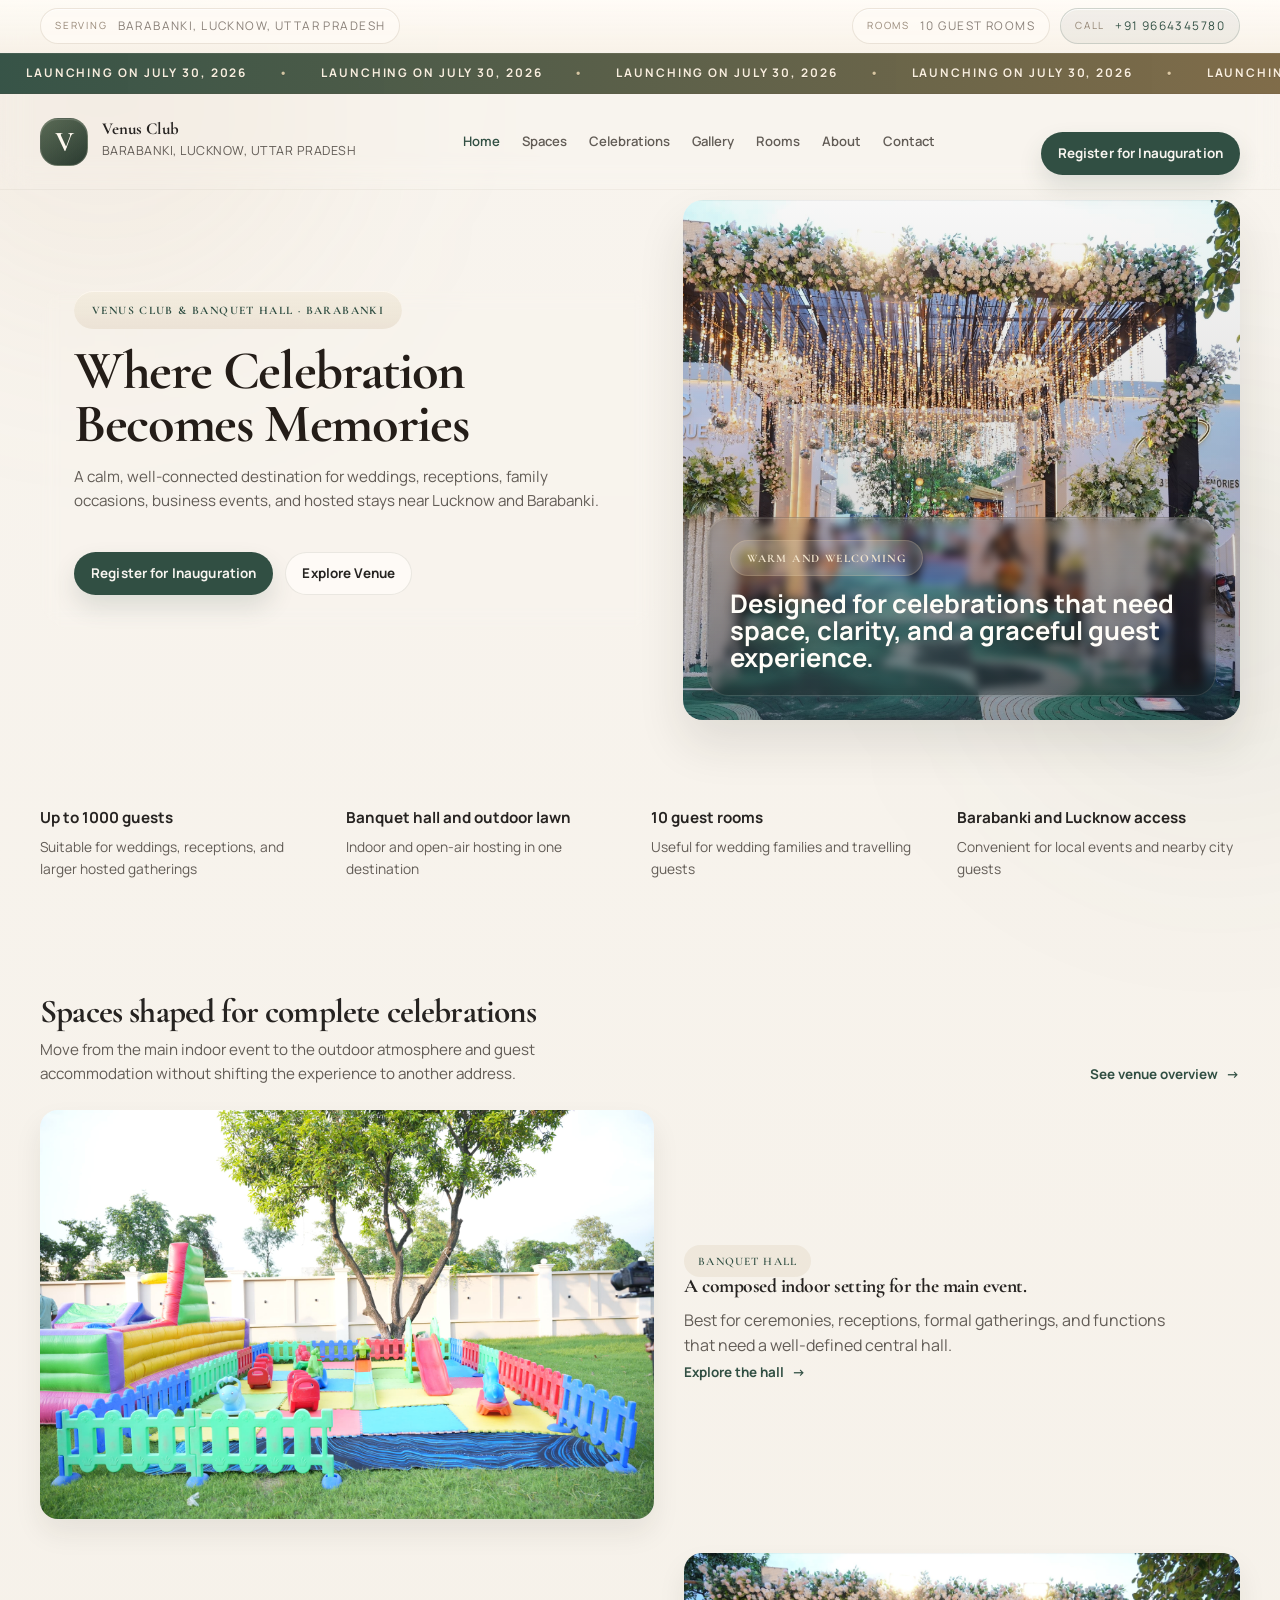
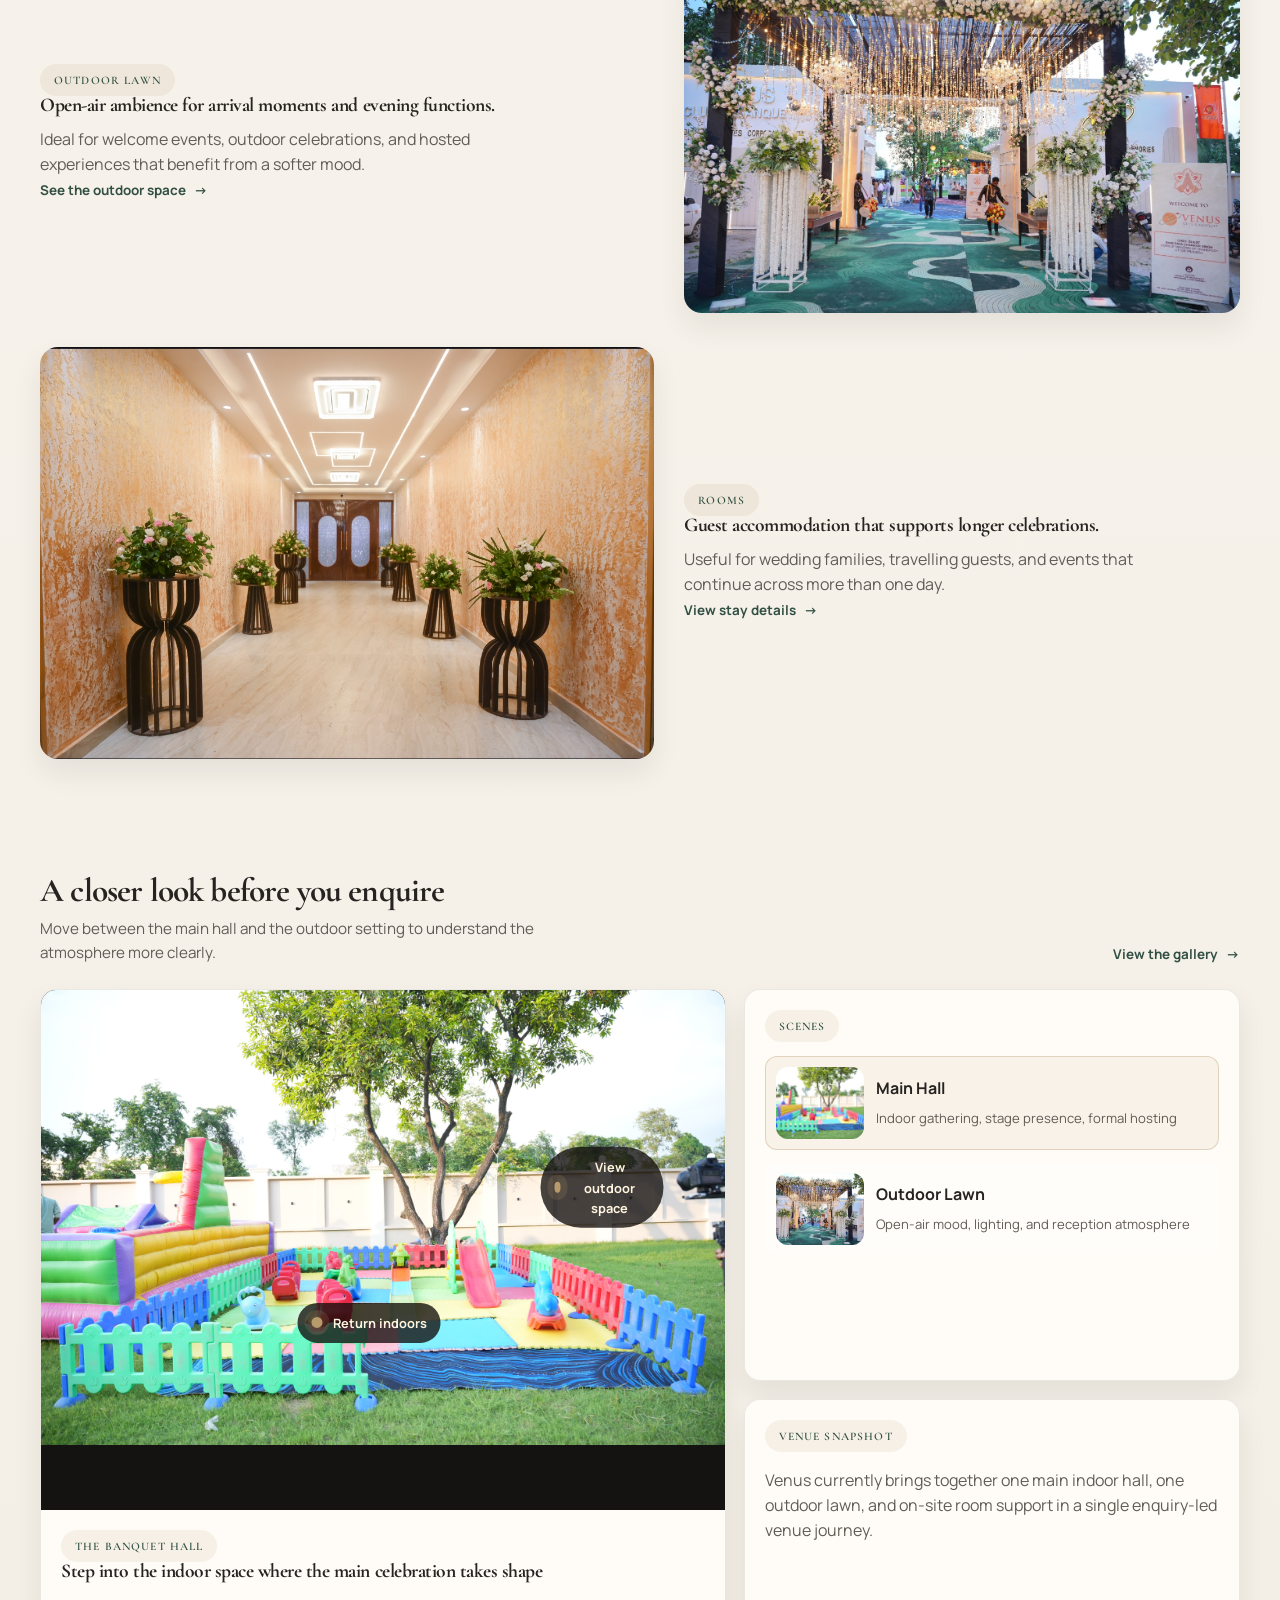
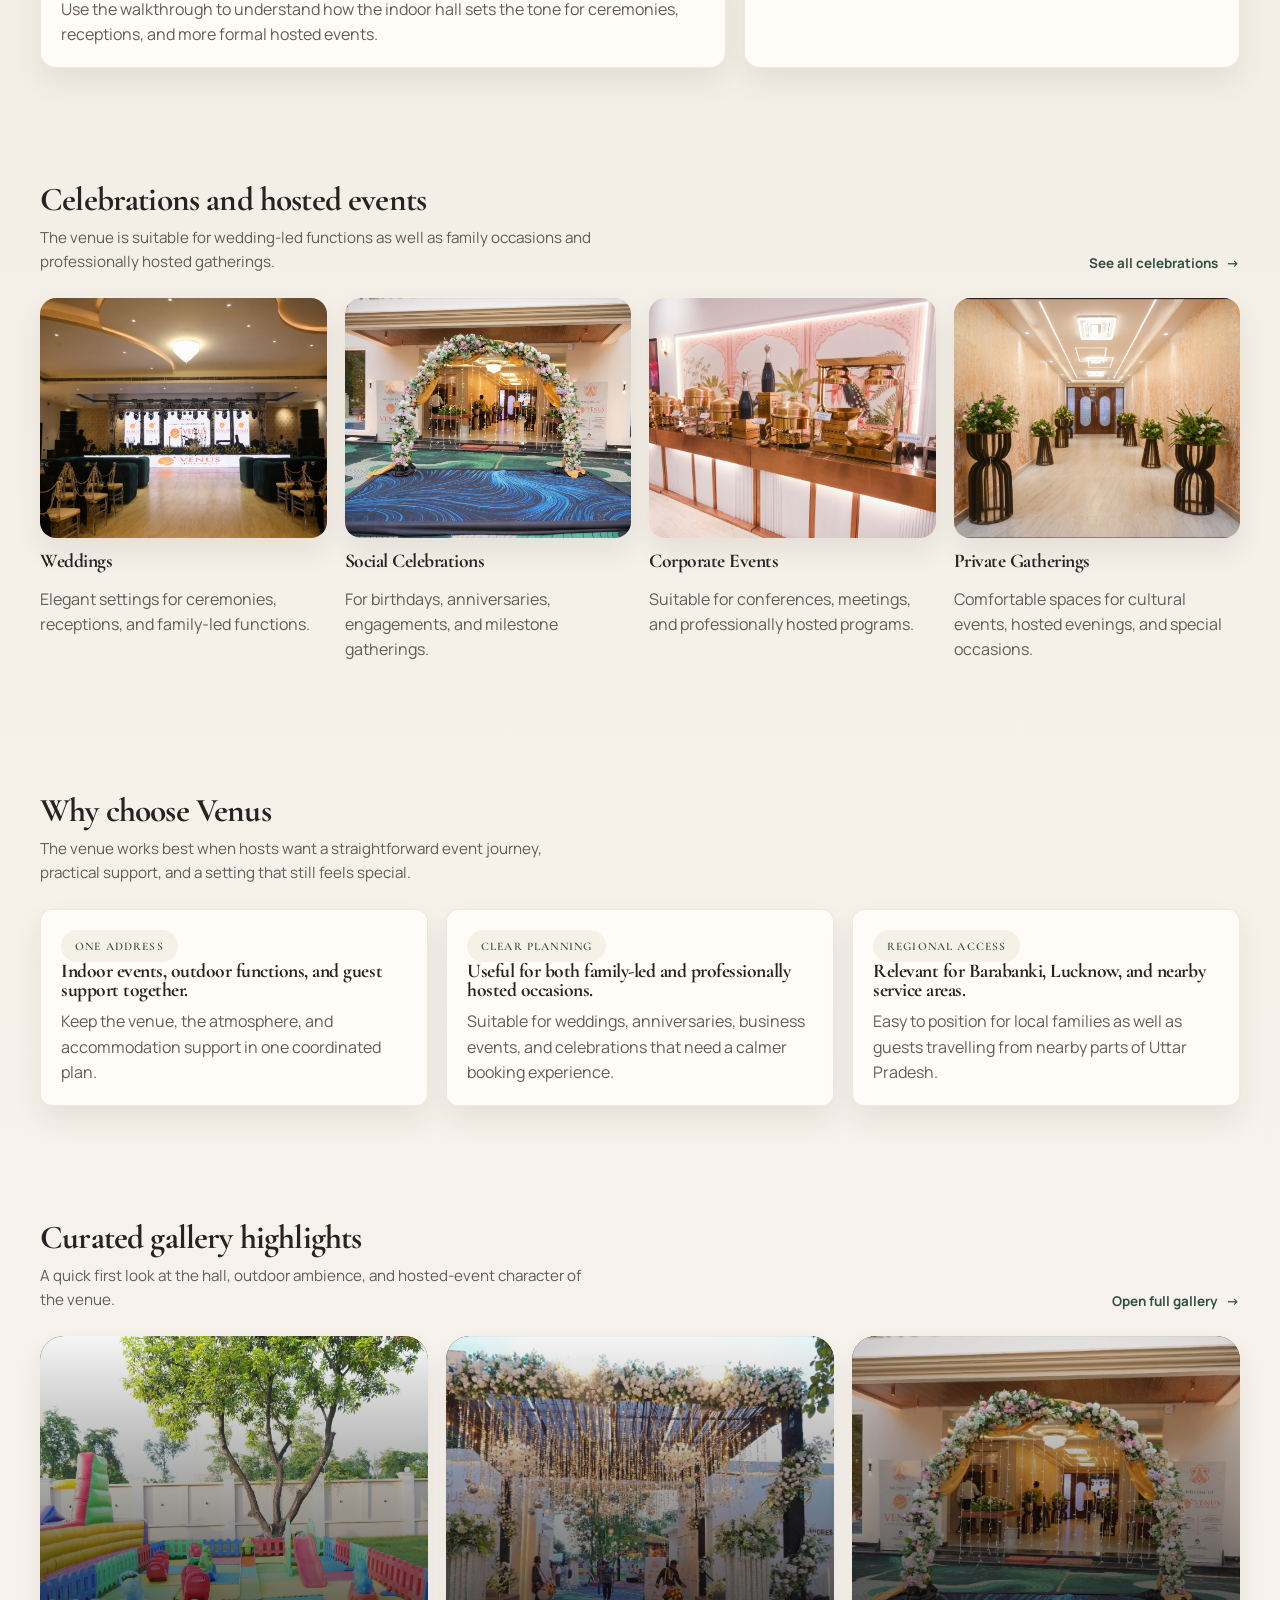
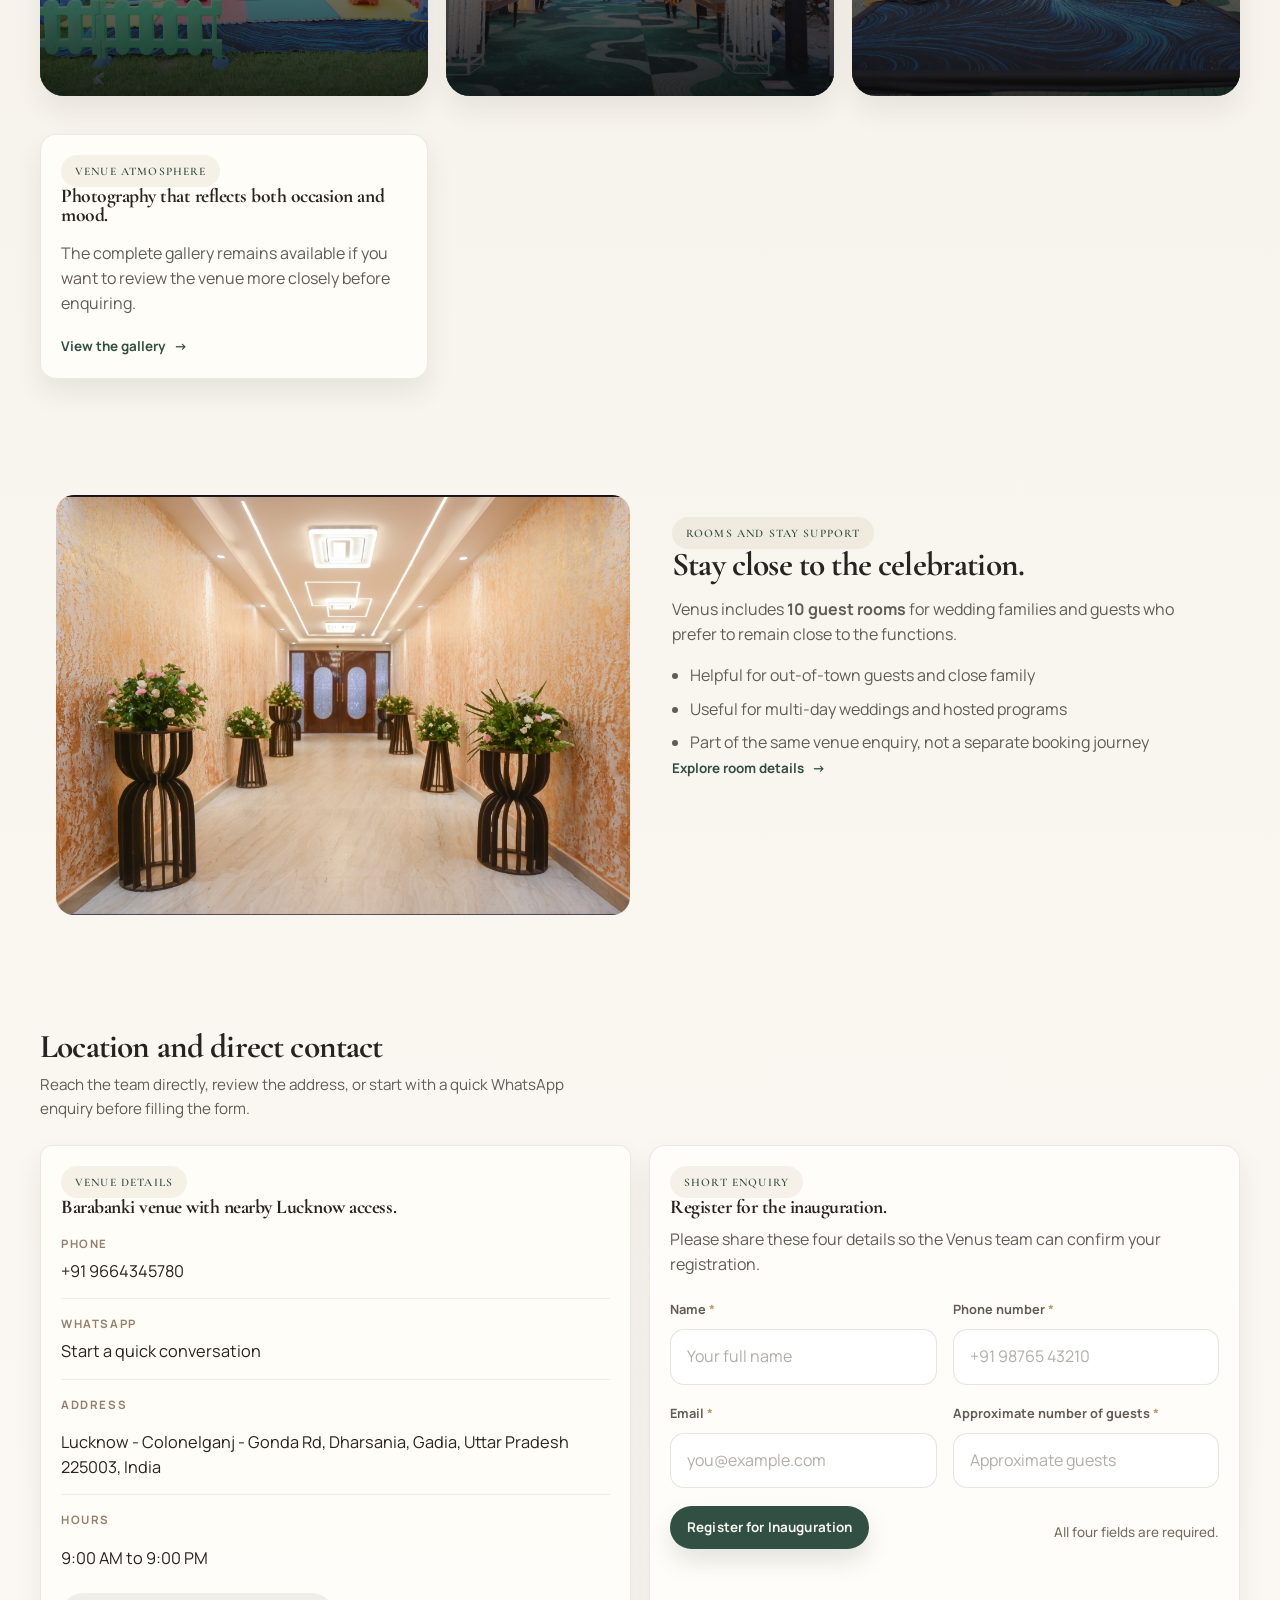
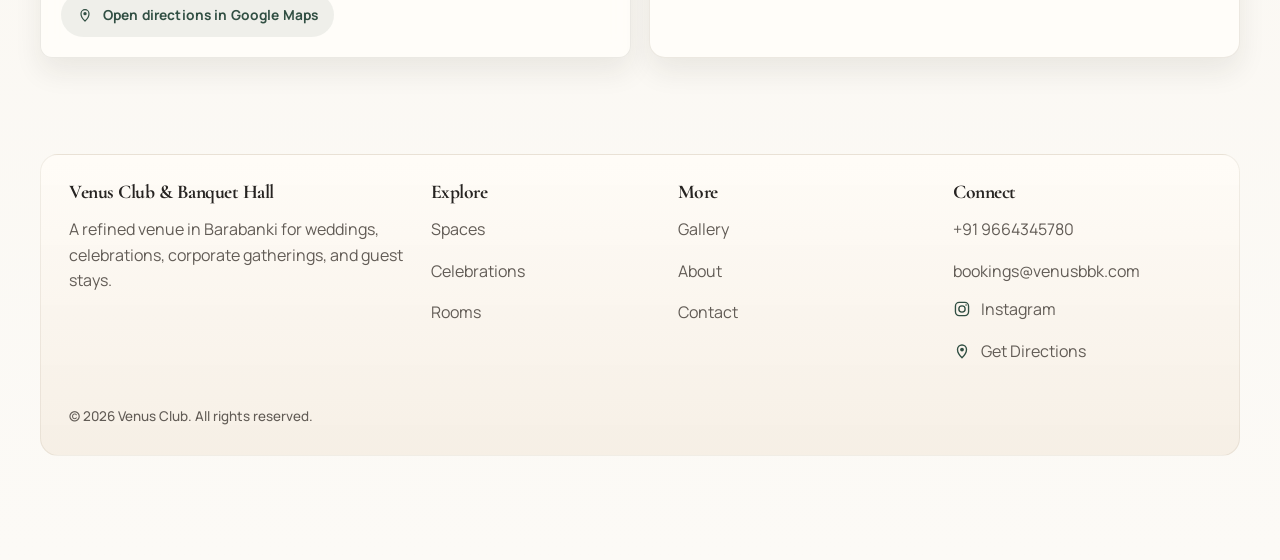
==== commit 0dd677df: "feat: refresh site photography" ====
--- a/index.html
+++ b/index.html
@@ -21,15 +21,15 @@
     />
     <meta property="og:url" content="https://venusbbk.com/" />
     <meta property="og:site_name" content="Venus Club &amp; Banquet Hall" />
-    <meta property="og:image" content="https://venusbbk.com/outdoor_lawn.png" />
-    <meta property="og:image:alt" content="Outdoor venue ambience at Venus Club in Barabanki" />
+    <meta property="og:image" content="https://venusbbk.com/venus-hall-grand.jpeg" />
+    <meta property="og:image:alt" content="Banquet hall interior at Venus Club in Barabanki" />
     <meta name="twitter:card" content="summary_large_image" />
     <meta name="twitter:title" content="Wedding Venue, Banquet Hall &amp; Outdoor Lawn in Barabanki near Lucknow | Venus Club" />
     <meta
       name="twitter:description"
       content="Explore Venus Club, a banquet hall and outdoor event venue in Barabanki near Lucknow with lawn space, guest rooms, and full event-support planning."
     />
-    <meta name="twitter:image" content="https://venusbbk.com/outdoor_lawn.png" />
+    <meta name="twitter:image" content="https://venusbbk.com/venus-hall-grand.jpeg" />
     <script type="application/ld+json">
       {
         "@context": "https://schema.org",
@@ -55,9 +55,9 @@
               "https://www.instagram.com/venusbbk"
             ],
             "image": [
-              "https://venusbbk.com/outdoor_lawn.png",
-              "https://venusbbk.com/venue-hall.jpeg",
-              "https://venusbbk.com/venue-garden.jpeg"
+              "https://venusbbk.com/venus-hall-grand.jpeg",
+              "https://venusbbk.com/venus-entrance-floral.jpeg",
+              "https://venusbbk.com/venus-entrance-arch.jpeg"
             ],
             "description": "Venue in Barabanki near Lucknow for weddings, receptions, private events, and guest stays with a banquet hall, lawn space, and 10 rooms.",
             "address": {
@@ -278,7 +278,7 @@
           <div class="space-flow">
             <article class="space-feature">
               <div class="space-feature__media">
-                <img src="venue-hall.jpeg" alt="Indoor banquet hall at Venus Club in Barabanki" loading="lazy" />
+                <img src="venus-hall-grand.jpeg" alt="Indoor banquet hall at Venus Club in Barabanki" loading="lazy" />
               </div>
               <div class="space-feature__copy">
                 <span class="eyebrow">Banquet Hall</span>
@@ -289,7 +289,7 @@
             </article>
             <article class="space-feature space-feature--reverse">
               <div class="space-feature__media">
-                <img src="outdoor_lawn.png" alt="Outdoor event lawn and evening ambience at Venus Club" loading="lazy" />
+                <img src="venus-entrance-floral.jpeg" alt="Decorated outdoor entrance and arrival setting at Venus Club" loading="lazy" />
               </div>
               <div class="space-feature__copy">
                 <span class="eyebrow">Outdoor Lawn</span>
@@ -300,7 +300,7 @@
             </article>
             <article class="space-feature">
               <div class="space-feature__media">
-                <img src="venue-garden.jpeg" alt="Venue hospitality support for guest stays and multi-day functions" loading="lazy" />
+                <img src="venus-corridor.jpeg" alt="Interior guest-access corridor at Venus Club for multi-day functions" loading="lazy" />
               </div>
               <div class="space-feature__copy">
                 <span class="eyebrow">Rooms</span>
@@ -325,7 +325,7 @@
           <div class="walkthrough" data-tour>
             <div class="walkthrough__stage">
               <div class="walkthrough__media">
-                <img data-tour-image src="venue-hall.jpeg" alt="Main banquet hall at Venus Club" />
+                <img data-tour-image src="venus-hall-grand.jpeg" alt="Main banquet hall at Venus Club" />
                 <button
                   class="tour-hotspot"
                   type="button"
@@ -360,14 +360,14 @@
                 <span class="eyebrow">Scenes</span>
                 <div class="tour-scenes">
                   <button class="tour-scene is-active" type="button" data-tour-scene="hall">
-                    <img src="venue-hall.jpeg" alt="Thumbnail preview of the banquet hall" />
+                    <img src="venus-hall-grand.jpeg" alt="Thumbnail preview of the banquet hall" />
                     <div>
                       <strong>Main Hall</strong>
                       <span>Indoor gathering, stage presence, formal hosting</span>
                     </div>
                   </button>
                   <button class="tour-scene" type="button" data-tour-scene="garden">
-                    <img src="outdoor_lawn.png" alt="Thumbnail preview of the outdoor lawn" />
+                    <img src="venus-entrance-floral.jpeg" alt="Thumbnail preview of the outdoor arrival experience" />
                     <div>
                       <strong>Outdoor Lawn</strong>
                       <span>Open-air mood, lighting, and reception atmosphere</span>
@@ -397,28 +397,28 @@
           </div>
           <div class="occasion-visuals">
             <article class="occasion-visual">
-              <img src="venue-hall.jpeg" alt="Wedding and reception ambience at Venus Club" loading="lazy" />
+              <img src="venus-hall-stage.jpeg" alt="Wedding and reception ambience at Venus Club" loading="lazy" />
               <div>
                 <h3>Weddings</h3>
                 <p>Elegant settings for ceremonies, receptions, and family-led functions.</p>
               </div>
             </article>
             <article class="occasion-visual">
-              <img src="outdoor_lawn.png" alt="Social celebration atmosphere at Venus Club" loading="lazy" />
+              <img src="venus-entrance-arch.jpeg" alt="Social celebration arrival atmosphere at Venus Club" loading="lazy" />
               <div>
                 <h3>Social Celebrations</h3>
                 <p>For birthdays, anniversaries, engagements, and milestone gatherings.</p>
               </div>
             </article>
             <article class="occasion-visual">
-              <img src="corporate_event.png" alt="Corporate event and meeting setup at Venus Club" loading="lazy" />
+              <img src="venus-catering.jpeg" alt="Hosted event catering and hospitality setup at Venus Club" loading="lazy" />
               <div>
                 <h3>Corporate Events</h3>
                 <p>Suitable for conferences, meetings, and professionally hosted programs.</p>
               </div>
             </article>
             <article class="occasion-visual">
-              <img src="venue-garden.jpeg" alt="Private garden atmosphere at Venus Club for intimate gatherings" loading="lazy" />
+              <img src="venus-corridor.jpeg" alt="Private gathering ambience at Venus Club" loading="lazy" />
               <div>
                 <h3>Private Gatherings</h3>
                 <p>Comfortable spaces for cultural events, hosted evenings, and special occasions.</p>
@@ -467,13 +467,13 @@
           </div>
           <div class="gallery-grid gallery-grid--featured">
             <article class="gallery-card">
-              <img src="venue-hall.jpeg" alt="Banquet hall interior at Venus Club" loading="lazy" />
+              <img src="venus-hall-grand.jpeg" alt="Banquet hall interior at Venus Club" loading="lazy" />
             </article>
             <article class="gallery-card">
-              <img src="outdoor_lawn.png" alt="Outdoor lawn atmosphere at Venus Club" loading="lazy" />
+              <img src="venus-entrance-floral.jpeg" alt="Outdoor arrival atmosphere at Venus Club" loading="lazy" />
             </article>
             <article class="gallery-card">
-              <img src="venue-garden.jpeg" alt="Venue ambience and arrival atmosphere at Venus Club" loading="lazy" />
+              <img src="venus-entrance-arch.jpeg" alt="Venue ambience and welcome atmosphere at Venus Club" loading="lazy" />
             </article>
             <article class="gallery-note gallery-note--feature">
               <span class="eyebrow">Venue atmosphere</span>
@@ -487,7 +487,7 @@
         <section class="section">
           <div class="split-feature">
             <div class="split-feature__visual">
-              <img src="venue-garden.jpeg" alt="Guest stay support and venue access at Venus Club" loading="lazy" />
+              <img src="venus-corridor.jpeg" alt="Guest stay support and venue access at Venus Club" loading="lazy" />
             </div>
             <div class="split-feature__copy">
               <span class="eyebrow">Rooms and stay support</span>
--- a/styles.css
+++ b/styles.css
@@ -579,7 +579,7 @@
   box-shadow: var(--shadow-xl);
   background:
     linear-gradient(180deg, rgba(19, 15, 11, 0.03), rgba(19, 15, 11, 0.22)),
-    url("venue-garden.jpeg") center/cover;
+    url("venus-entrance-floral.jpeg") center/cover;
 }
 
 .page-hero__visual {
@@ -593,13 +593,13 @@
 .hero-visual--contact {
   background:
     linear-gradient(180deg, rgba(13, 11, 10, 0.06), rgba(13, 11, 10, 0.52)),
-    url("venue-hall.jpeg") center/cover;
+    url("venus-hall-grand.jpeg") center/cover;
 }
 
 .hero-visual--gallery {
   background:
     linear-gradient(180deg, rgba(13, 11, 10, 0.06), rgba(13, 11, 10, 0.48)),
-    url("outdoor_lawn.png") center/cover;
+    url("venus-entrance-arch.jpeg") center/cover;
 }
 
 .hero-overlay {
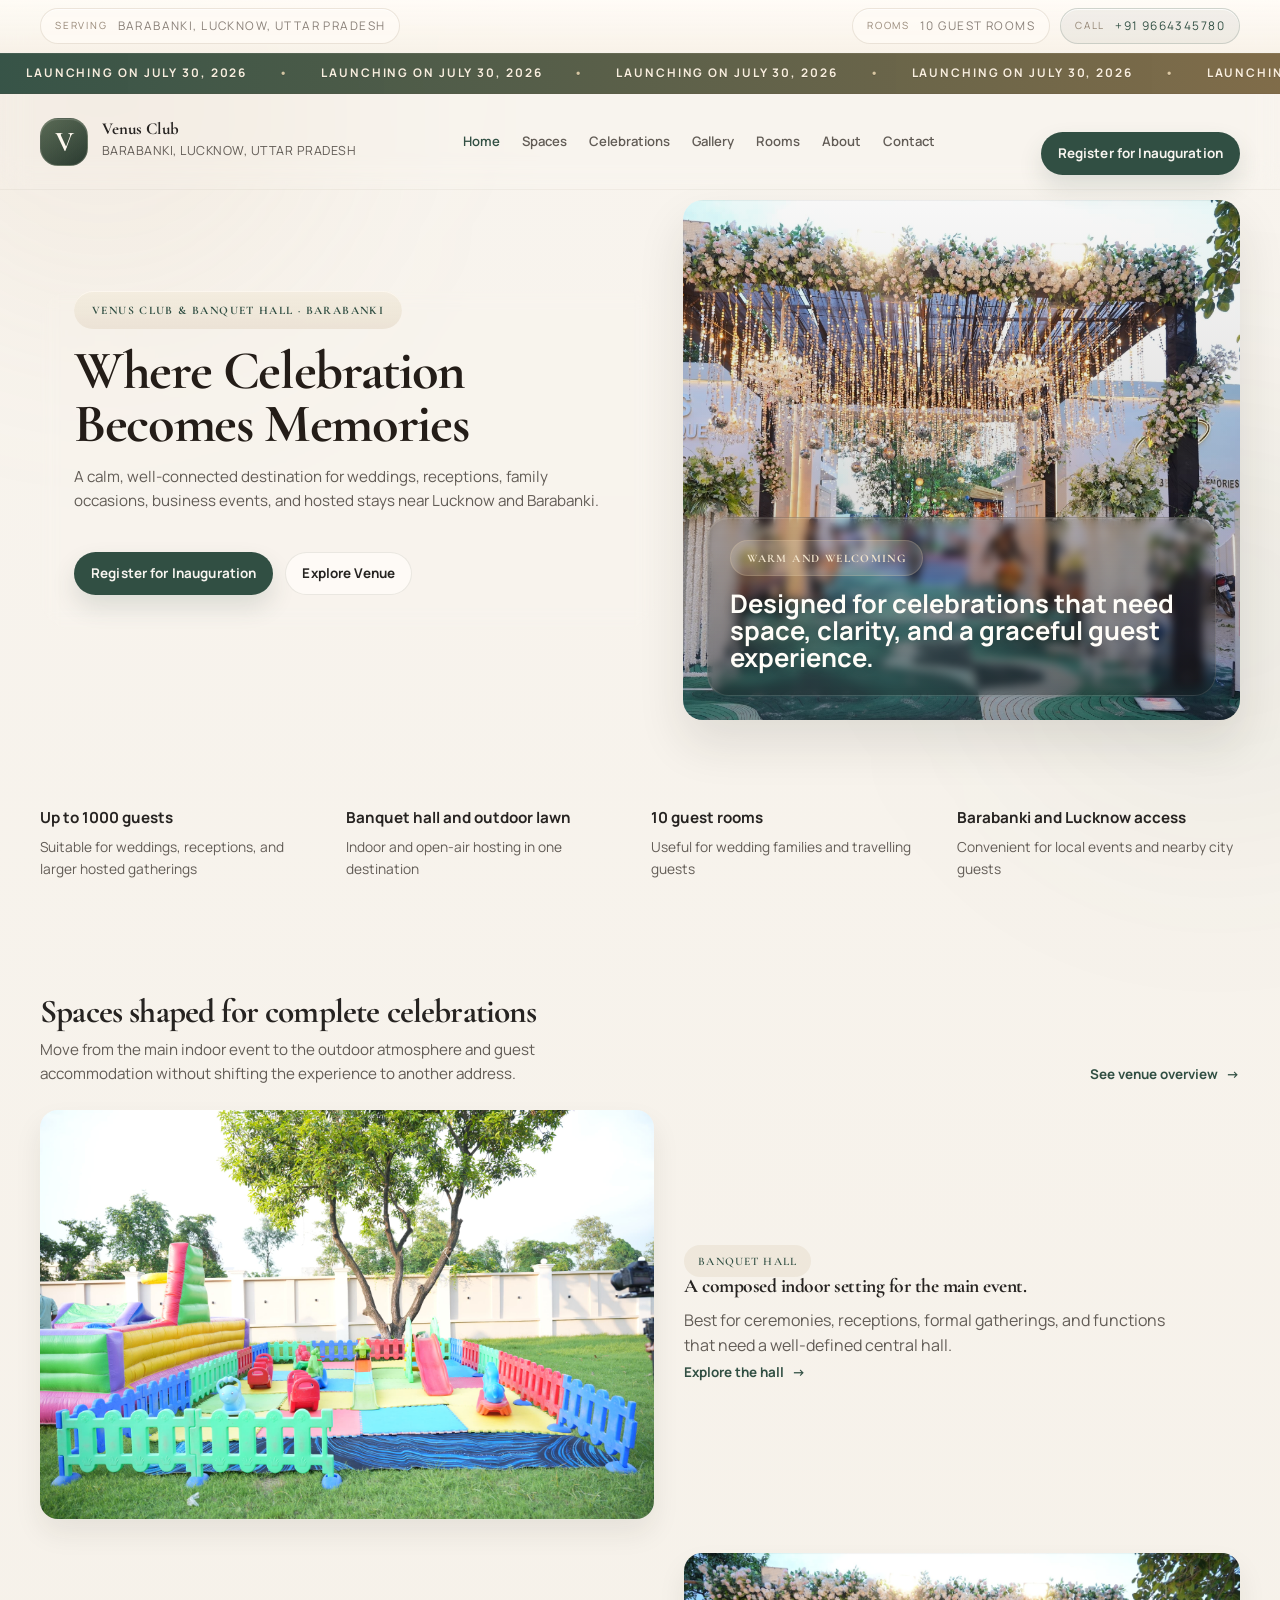
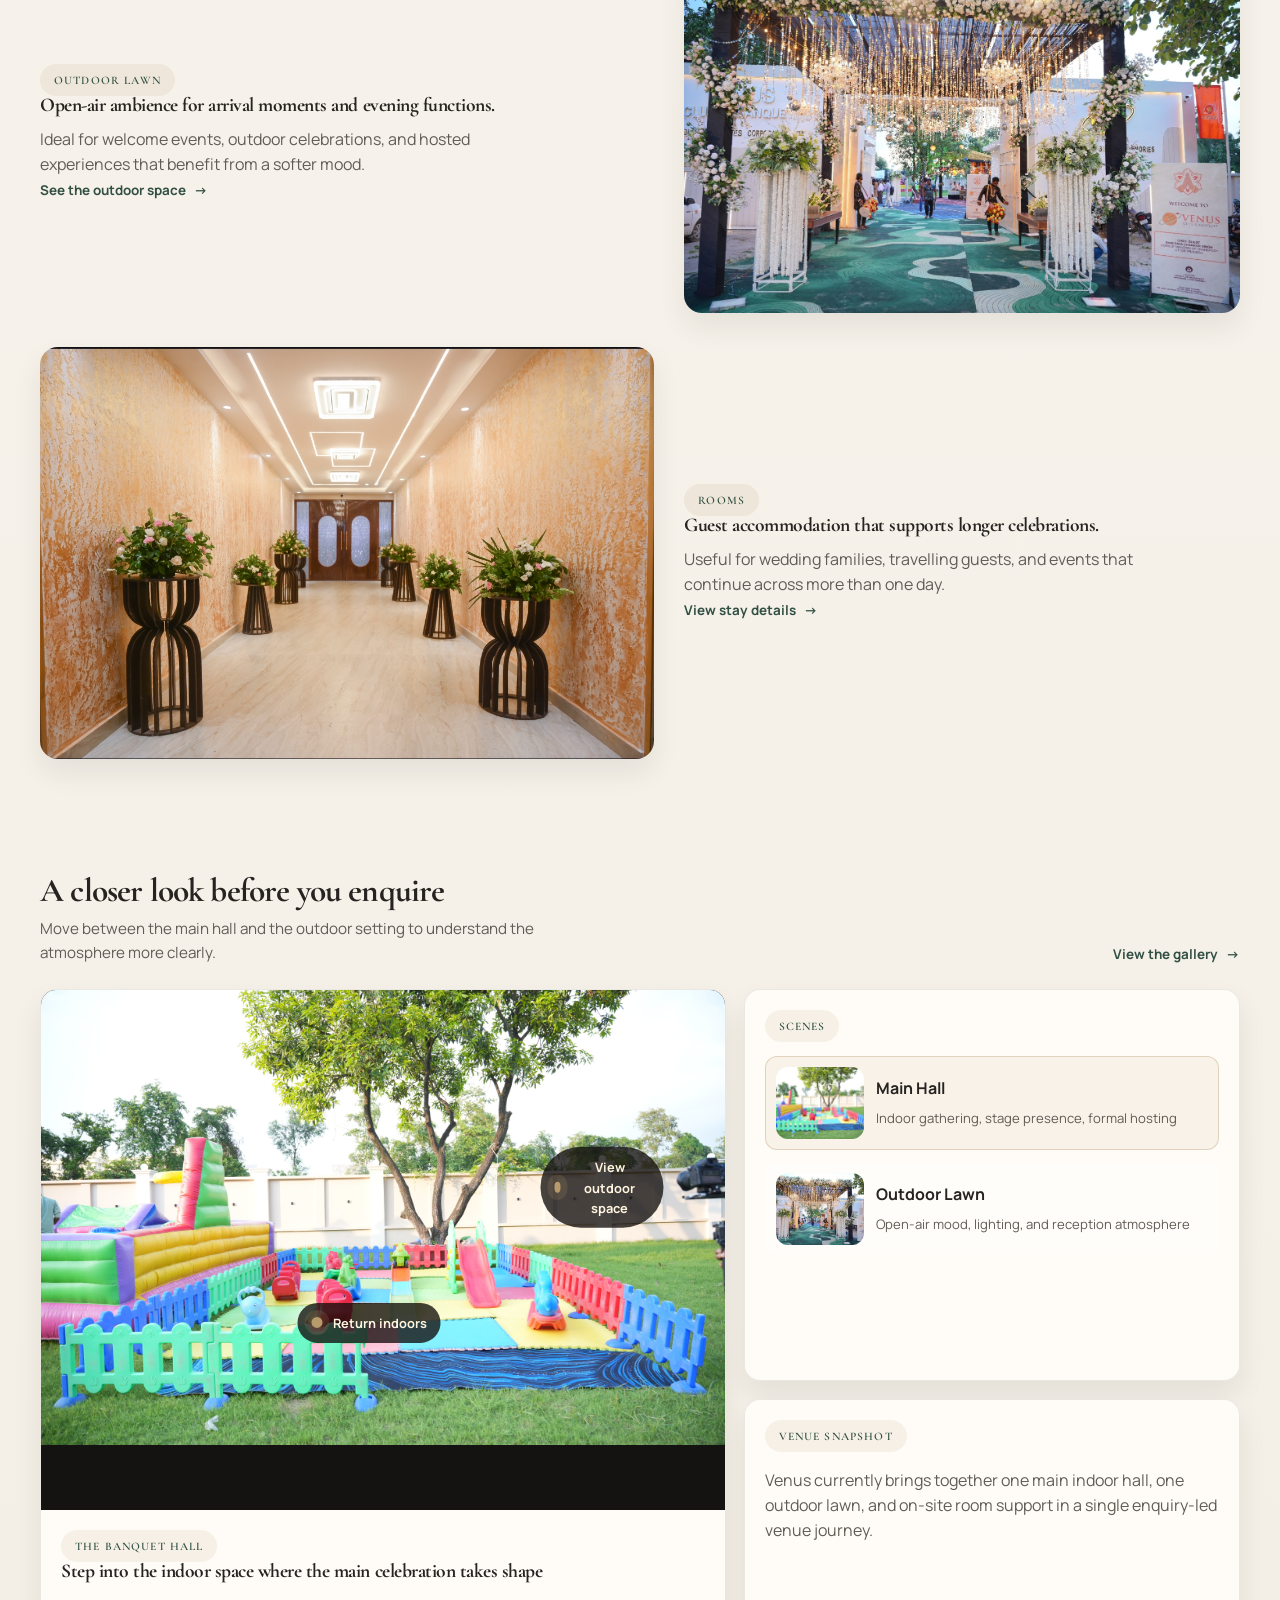
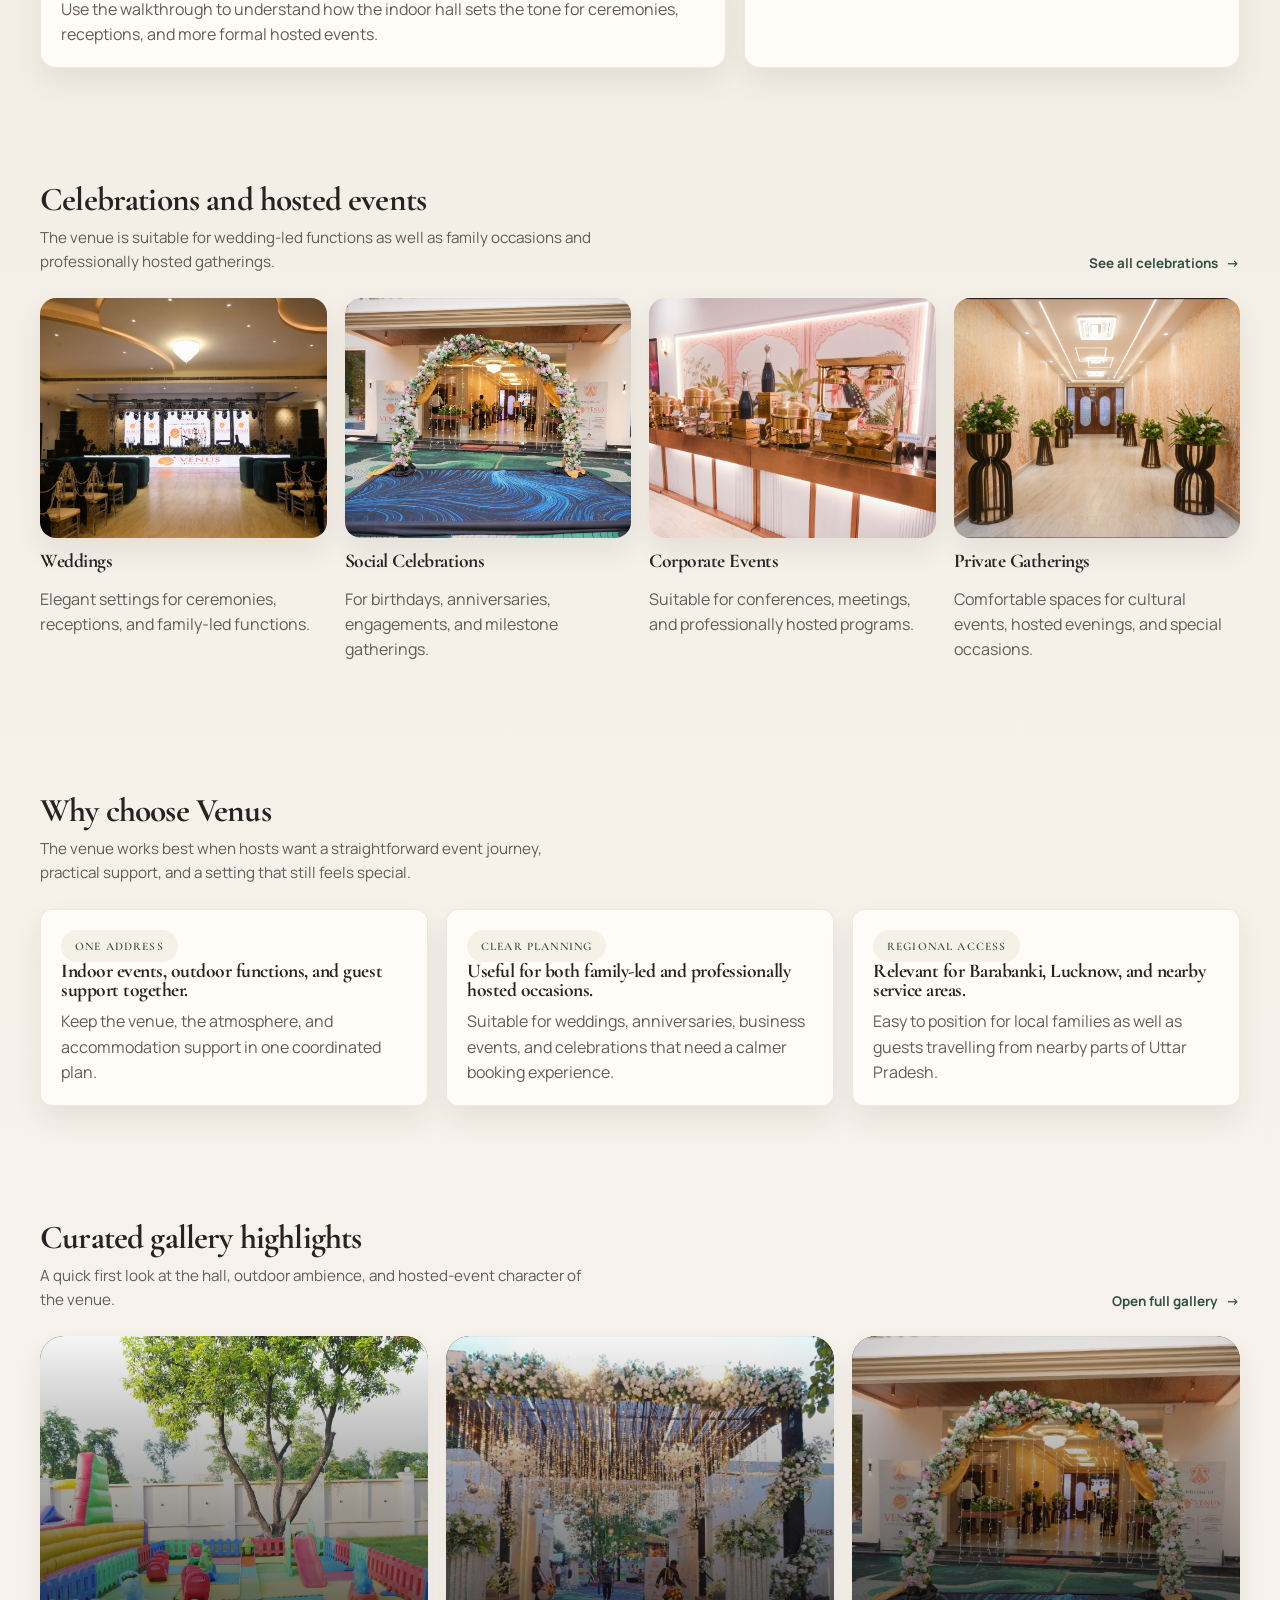
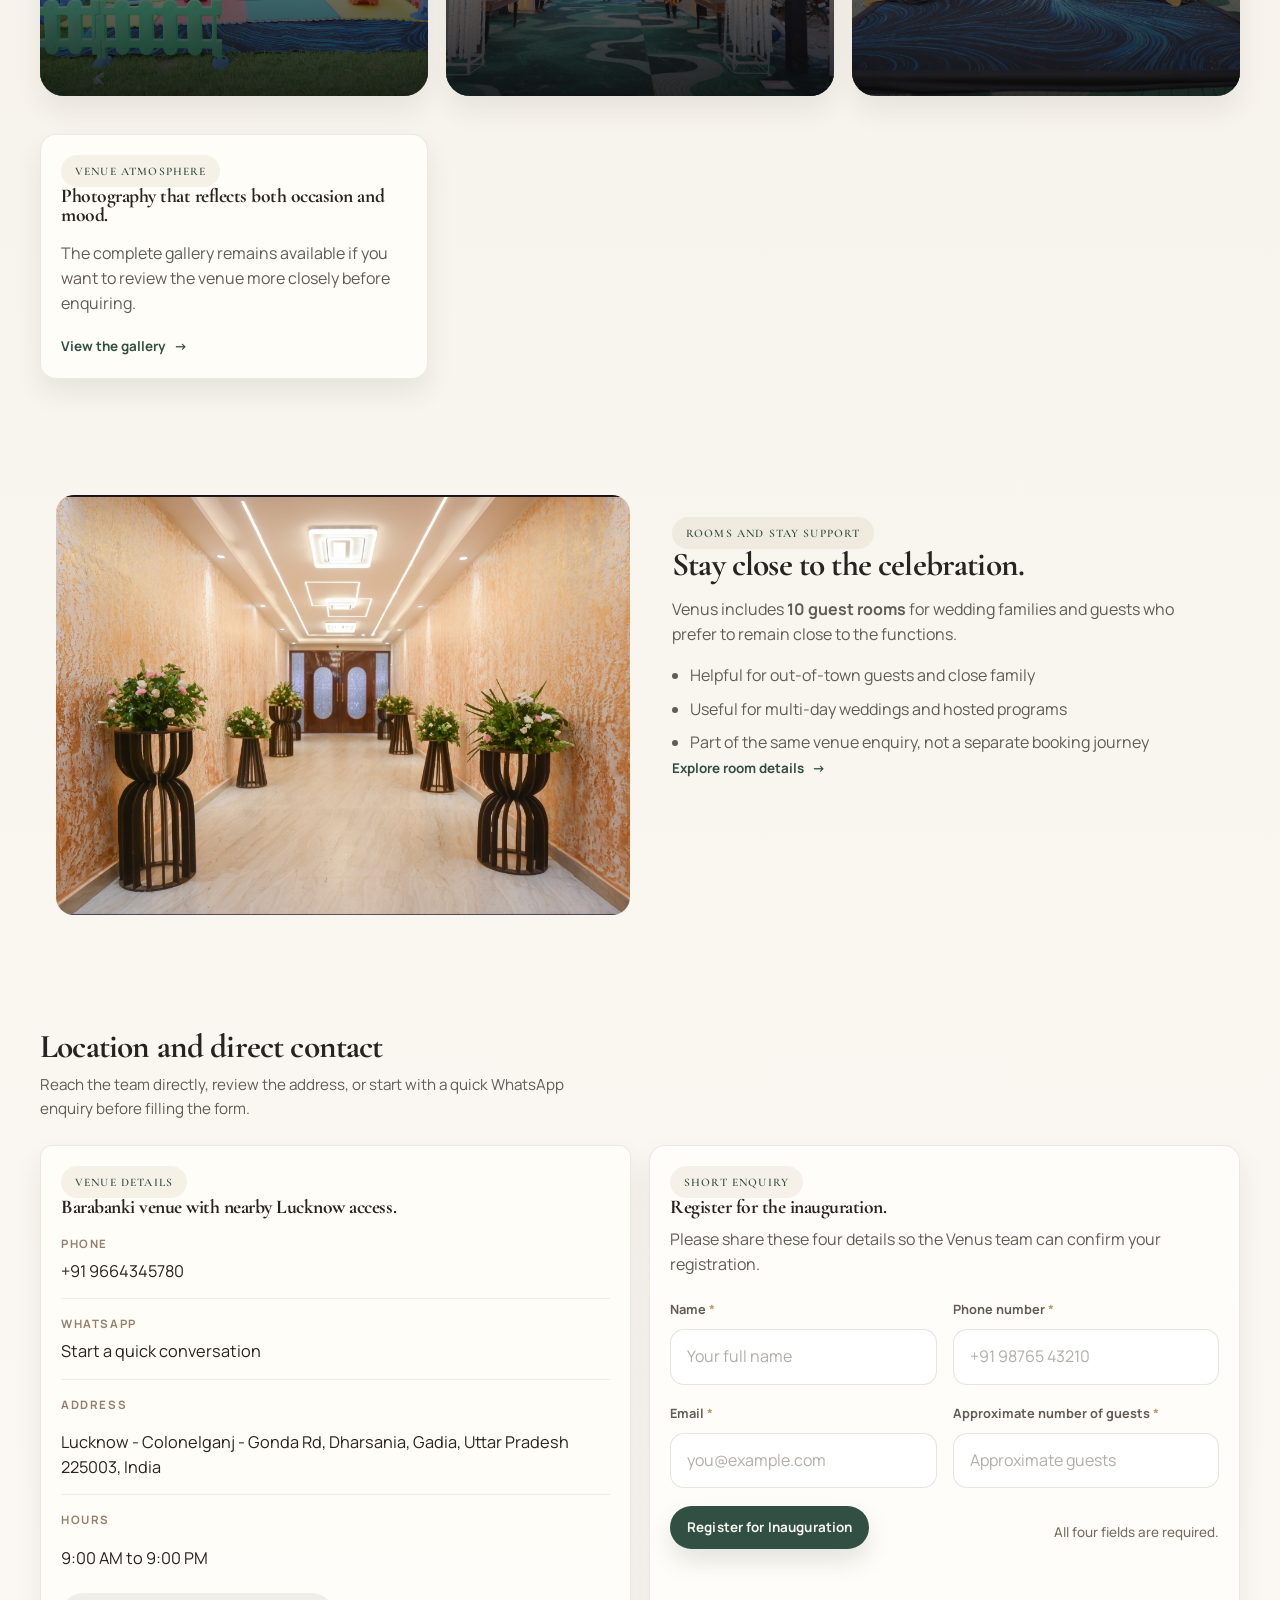
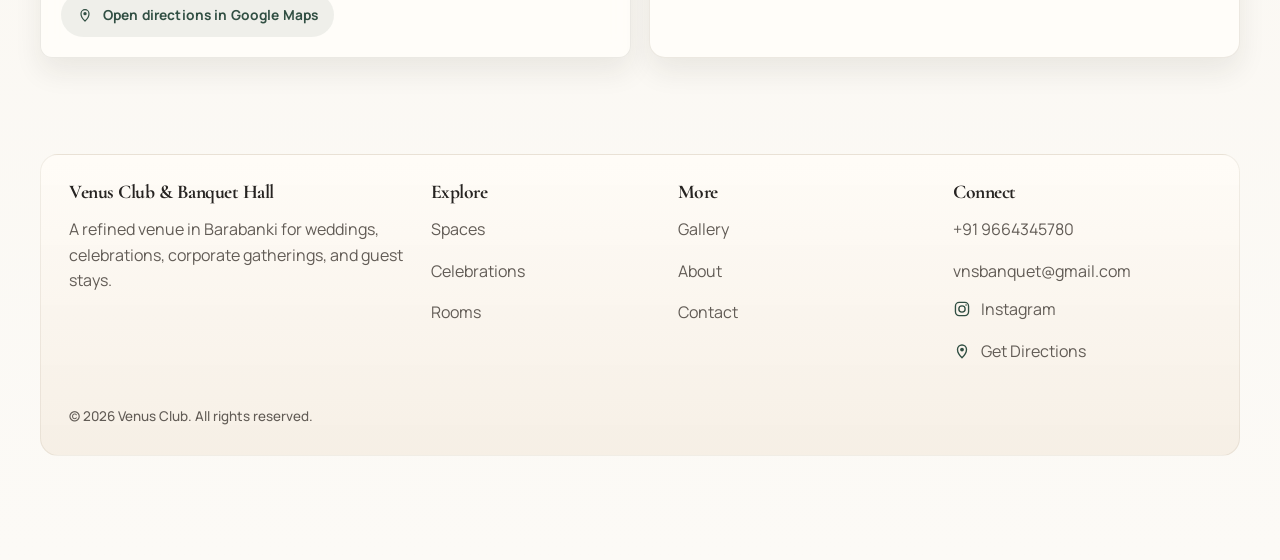
==== commit 1f8bb68a: "chore: update venue contact email" ====
--- a/index.html
+++ b/index.html
@@ -48,7 +48,7 @@
             "name": "Venus Club & Banquet Hall",
             "url": "https://venusbbk.com/",
             "telephone": "+91 9664345780",
-            "email": "bookings@venusbbk.com",
+            "email": "vnsbanquet@gmail.com",
             "hasMap": "https://www.google.com/maps/place/Venus+Club+and+Banquet/data=!4m2!3m1!1s0x0:0x545008718fb33479?sa=X&ved=1t:2428&ictx=111",
             "sameAs": [
               "https://www.google.com/maps/place/Venus+Club+and+Banquet/data=!4m2!3m1!1s0x0:0x545008718fb33479?sa=X&ved=1t:2428&ictx=111",
